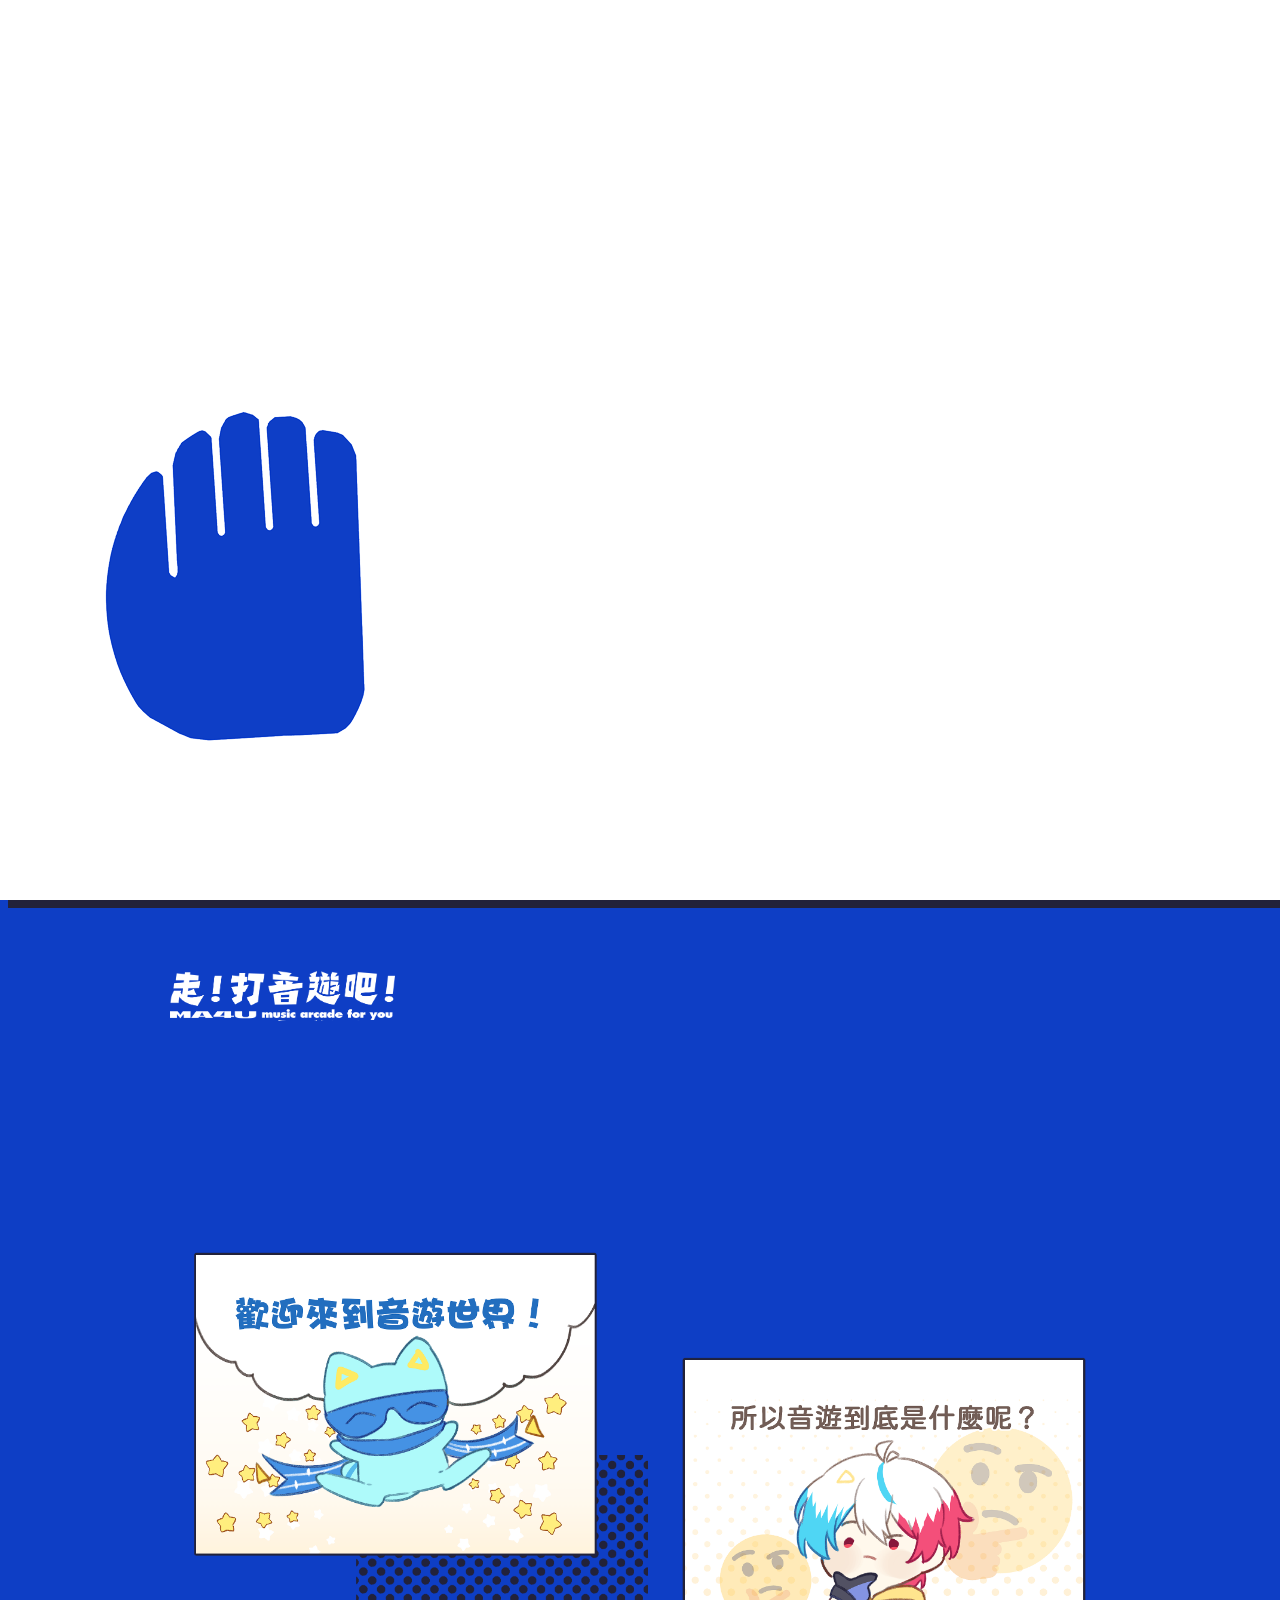
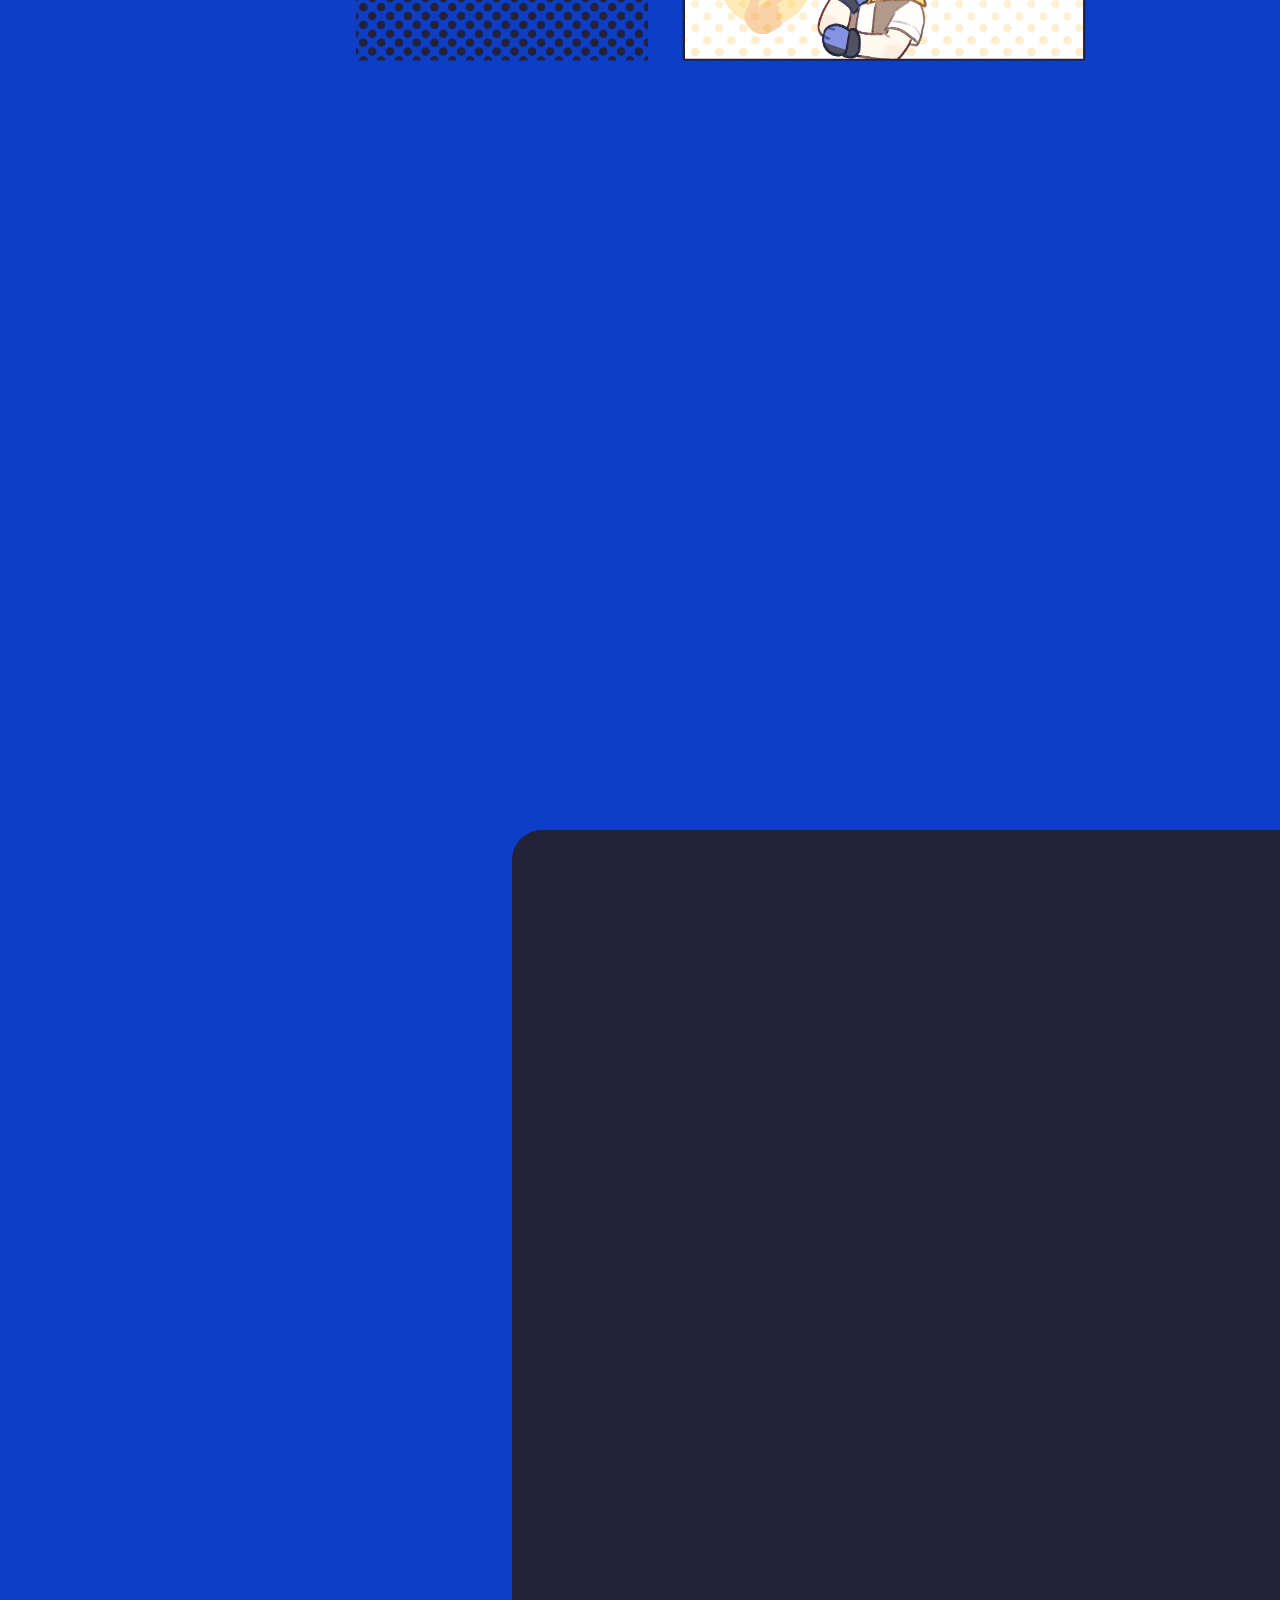
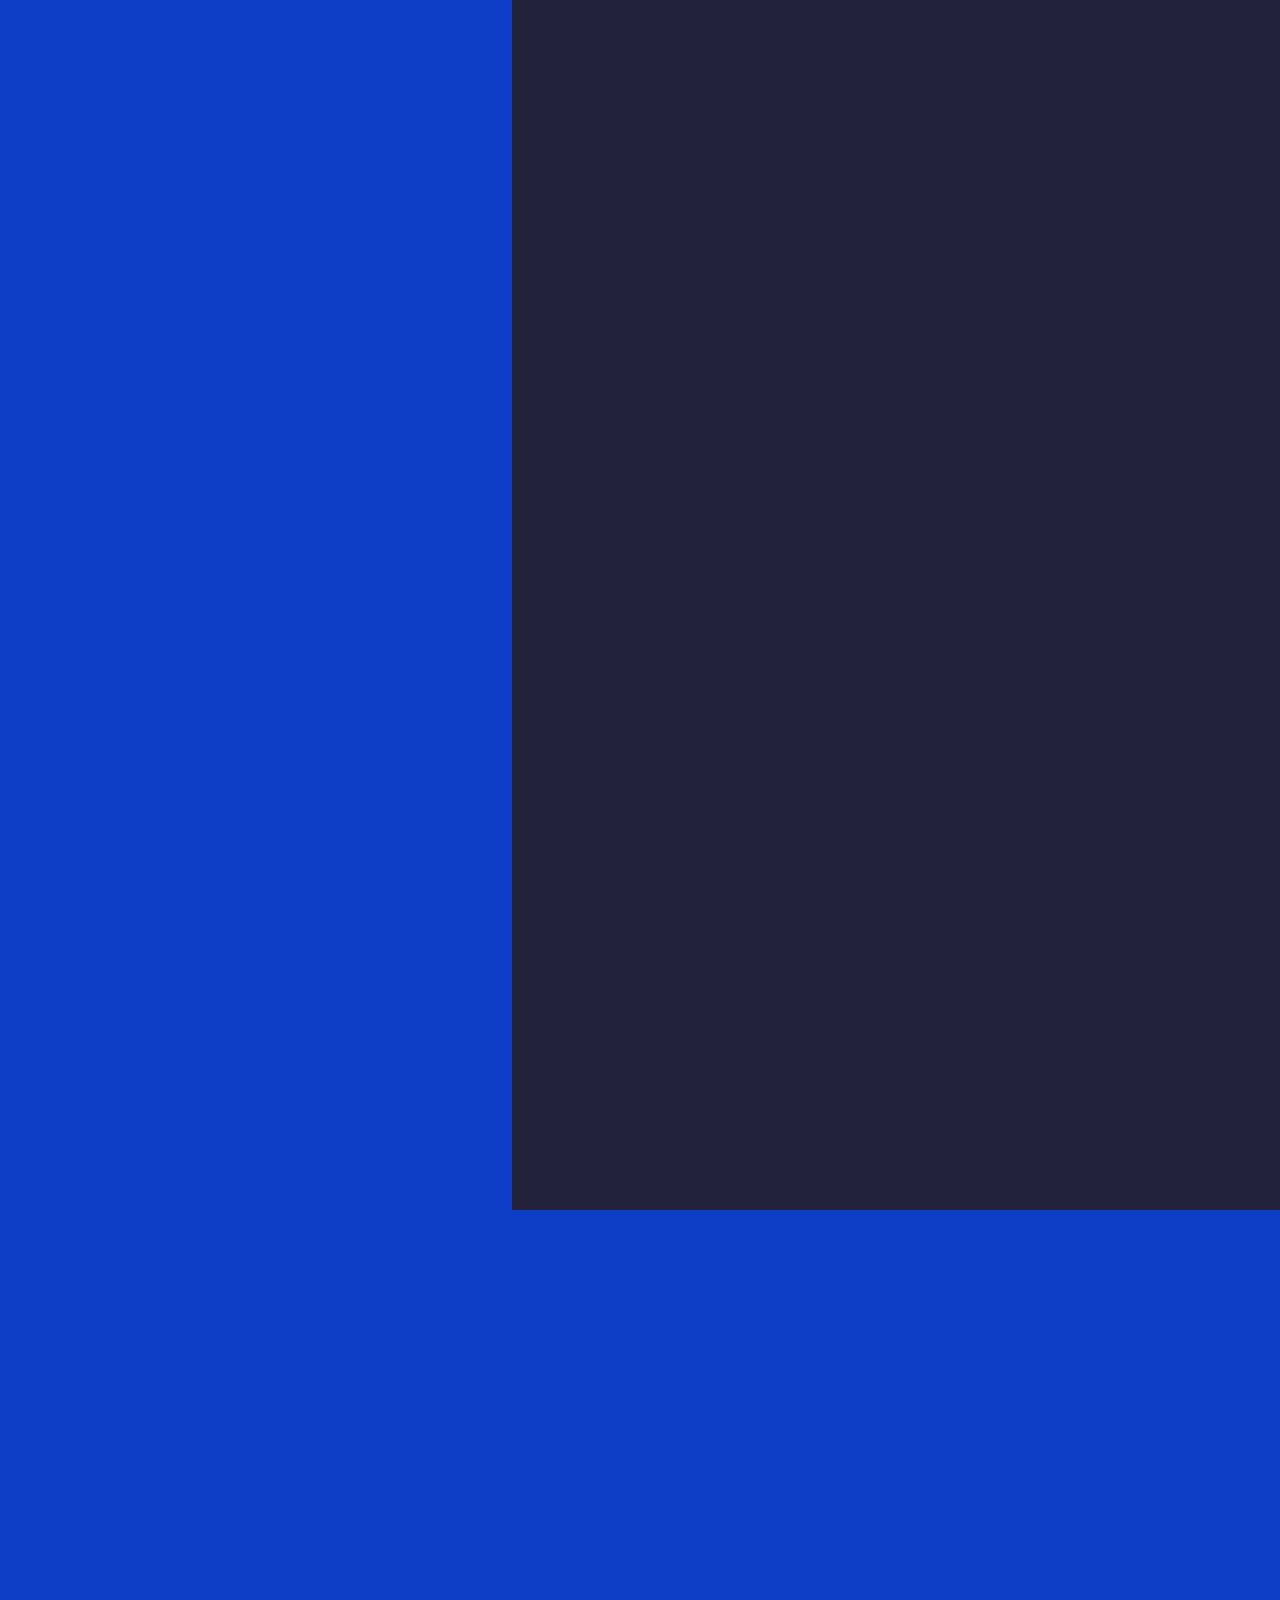
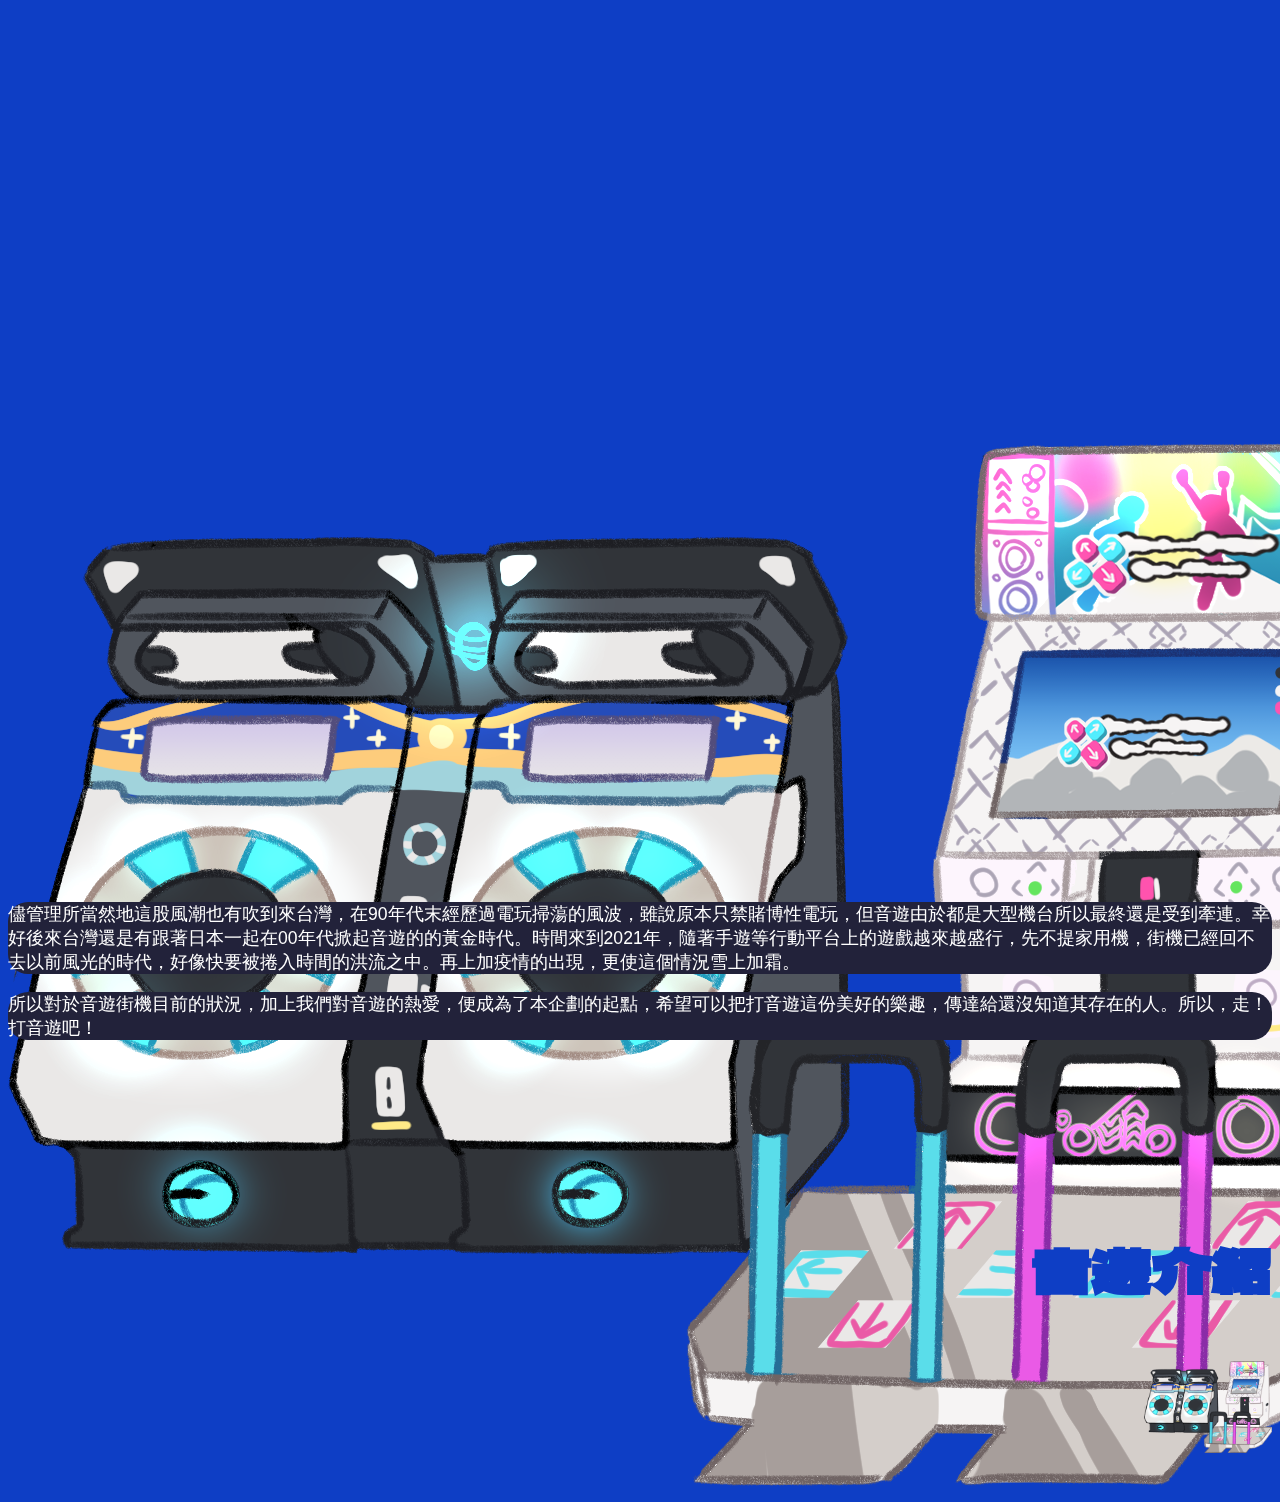
==== index.html @ f302eb7e "1409" ====
<!DOCTYPE html>
<html lang="zh-Hant">

<head>
    <meta name="viewport" content="width=device-width, initial-scale=1, shrink-to-fit=no">
    <meta charset="UTF-8">

    <title>MA4U</title>

    <link rel="stylesheet" href="indexstyle.css">
    <!--<link rel='stylesheet' href='https://cdn.jsdelivr.net/npm/locomotive-scroll@4.1.0/dist/locomotive-scroll.css'>-->
    <!--link if have fucking network :))))-->


    
    <link href="https://cdn.jsdelivr.net/npm/bootstrap@5.0.0-beta2/dist/css/bootstrap.min.css" rel="stylesheet" integrity="sha384-BmbxuPwQa2lc/FVzBcNJ7UAyJxM6wuqIj61tLrc4wSX0szH/Ev+nYRRuWlolflfl" crossorigin="anonymous">

    <link rel="preconnect" href="https://fonts.googleapis.com">
    <link rel="preconnect" href="https://fonts.gstatic.com" crossorigin>
    <link href="https://fonts.googleapis.com/css2?family=Dela+Gothic+One&family=Noto+Sans+TC&display=swap" rel="stylesheet">

    <link rel="stylesheet" href="https://cdnjs.cloudflare.com/ajax/libs/animate.css/4.1.1/animate.min.css" />

    <!--link when mid-term showcase doesn't have fucking network :))))-->

    <link rel="stylesheet" href="bootstrap-5.0.2-dist/css/bootstrap.min.css">

    <link rel="stylesheet" href="DelaGothicOne-Regular.ttf">
    <link rel="stylesheet" href="NotoSansTC-Regular.otf">

    <link rel="stylesheet" href="animate.css-main/animate.css">


</head>

<script src="https://cdnjs.cloudflare.com/ajax/libs/wow/1.1.2/wow.min.js"></script>

<script src="wow.min.js"></script>

<script src="parallax.js-1.5.0/parallax.min.js"></script>

<script>
    new WOW().init();

</script>

<!--BODY-->

<body class="bkground" id="ID1">

<!--loading-->

    
    <div class="container-fluid loading">
       <div class="row block"></div>
        <div class="row justify-content-center align-items-center">
            <div class="col-lg-2 col-md-3 col-4">
                <img src="pics/logo.gif" alt="" class="img-fluid">
            </div>
        </div>
    </div>


    <!--movepictest1-->

    <div class="movebkground1" data-parallax="scroll" data-image-src="pics/intro/IMG_5935.jpg" data-z-index="-100"></div>

    <!--movebkgroundloopssss-->

    <div class="movebkground2" data-parallax="scroll" data-image-src="pics/newbk3.png" data-z-index="-100"></div>

    <div class="movebkground3" data-parallax="scroll" data-image-src="pics/newbk3withbk.png" data-z-index="-100"></div>

    <div class="movebkground4" data-parallax="scroll" data-image-src="pics/newbk3withbk.png" data-z-index="-100"></div>

    <!--homepagestuck-->

    <div class="homepagestuck">
        <div class="logotype"><img src="pics/LOGO_2.png" alt="" style="display:block; margin: 0 auto; width: 50vw;"></div>
        <div class="floor"><img src="pics/floor.png" alt="" style="display:block; margin: 0 auto; width: 85vw;"></div>
        <div class="buttons">

            <a href="#ID2" class="door"><img src="pics/new/homepage_1_0ji.png" alt="" style="transform-origin: bottom; width: 13vw;"></a>

            <a href="arcade.html" class="arc"><img src="pics/new/homepage_2_0ji.png" alt="" style="transform-origin: bottom; width: 27vw;"></a>

            <a href="culture.html" class="coin"><img src="pics/new/homepage_3_0ji.png" alt="" style="transform-origin: bottom; width: 14vw;"></a>

            <a href="interview.html" class="interview">
                <img src="pics/new/homepage_4_1.png" alt="" style="transform-origin: bottom; width: 18vw;">
            </a>
        </div>
    </div>

    <!--header-->

    <div class="header">
        <div class="heroimg">
        </div>
    </div>

    <div class="menu-btn">
        <span></span>
        <span></span>
        <span></span>
    </div>
    <div class="menu-box">
        <br>
        <br>
        <a href="#ID1" class="mb1">首頁</a><br>
        <a href="#ID2" class="mb2">簡介</a><br>
        <a href="arcade.html" class="mb3">音遊</a><br>
        <a href="culture.html" class="mb4">文化</a><br>
        <a href="interview.html" class="mb5">訪問</a><br>
        <a href="interview.html#ID6" class="mb6">社群</a>
        <!--<br>
        <img src="pics/logo.gif" alt="" class="img-fluid" width="50vw;">-->
    </div>
    <div class="logo">
        <!--<img src="pics/logo_white.png" alt="" width="60vw;">-->
        <a href="#ID1"><img src="pics/logo_white.png" alt="" width="60vw;"></a>
    </div>
    <div class="TOPMA4U">
        <img src="pics/MA4U.png" alt="" width="60vw;">
    </div>

    <div class="backtotopyouchan">
        <a href="#ID1" class="backtotopyouchan"><img src="pics/backtotop.png" alt="" width="60vw;"></a>
    </div>

    <!--below-->

    <div class="blackbelt"></div>

    <div class="stickylogotype" id="ID2"></div>

    <!--intro-->

    <div class="container intro">
        <div class="comic1">
            <img src="pics/comic/comic1.png" style="max-width: 70vw;" alt="">
        </div>
        <div class="spacing0"></div>
        <div class="row align-items-flex-start intro_1">
            <div class="col-2 icon_door animate__animated  animate__fadeInLeft wow">
                <img src="pics/new/homepage_1_1.png" class="img-fluid" alt="">
            </div>

            <div class="col-4 text_1">
                <div class="row animate__animated  animate__fadeIn wow" data-scroll-speed="-2">
                    <h1>音遊街機</h1>
                </div>
                <div class="row animate__animated  animate__fadeIn animate__delay-0.5s wow introkuan">
                    <p>說到音遊街機，不知道大家會想到甚麼呢？是一堆人在像是洗衣機前的機台前戴著手套又打又轉；還是穿著潮流的人在跳舞機前熱舞？就讓我們跟著初嘗音遊的煥家，還有藍色的浣熊小遊走進機廳，一起感受音遊街機（下稱音遊）的魅力吧！</p>
                </div>
            </div>

            <div class="col-5 animate__animated  animate__fadeInUpBig animate__delay-1s  wow">
                <img src="pics/intro/pics_pre.png" class="img-fluid" alt="">
            </div>
        </div>

        <div class="row align-items-end intro_2">
            <div class="col-5 pics_2" data-parallax="scroll" data-image-src="pics/intro/IMG_5935_1.jpg" data-z-index="400" data-speed="0.1">
                <!-- <img src="pics/intro/IMG_5935_1.jpg" class="img-fluid" alt="">-->
            </div>
            <div class="col-4 animate__animated  animate__fadeIn animate__delay-0.5s  wow text_1">
                <p>先定義一下，這邊要介紹的音遊街機（也有稱為節奏遊戲），都是指玩家透過配合街機播放的音樂與節奏，還有屏幕上的指示來做出動作（例如按鍵等）來進行遊玩，在聽著樂曲的途中來操作並獲得分數的一類街機遊戲。</p>
                <br>
                <p>儘管90年代已經有如動感小子（1996）、Space Channel 5（1999）等優秀音遊，但一直都限於家用機的平台上。另一方面，90代中期亦正是街機產業蓬勃發展的時期。於是1997年日本遊戲公司KONAMI在業界中帶起了一個突破性發展。那就是推出專營音遊的品牌BEMANI，並發行了以DJ為遊戲主題推出的beatmania，成為音遊街機的開荒牛，帶起音遊界的發展，而同家公司在1998年推出的「跳舞機」『Dance Dance Revolution』更是把這股風潮吹向歐美。</p>
            </div>
            <div class="col-2 ma4u2" data-parallax="scroll" data-image-src="pics/MA4Ulong.png" data-z-index="500" data-speed="2"></div>
        </div>

        <div class="row align-items-end intro_3">
            <div class="col-10 pics_3 animate__animated  animate__fadeInLeft wow" style="padding-left: 0px;">
                <img src="pics/intro/IMG_5439.jpg" class="img-fluid" alt="">
            </div>
            <div class="col-2">
                <div class="row ma4u2" data-parallax="scroll" data-image-src="pics/MA4U.png" data-z-index="500" data-speed="1.5"></div>
                <div class="row"><img src="pics/new/homepage_2_0.png" class="img-fluid" alt=""></div>
            </div>
        </div>
        
        <div class="spacing"></div>
        <div class="spacing0"></div>

        <div class="row align-items-flex-start intro_4 justify-content-end">
            <div class="col-7">
                <p>儘管理所當然地這股風潮也有吹到來台灣，在90年代末經歷過電玩掃蕩的風波，雖說原本只禁賭博性電玩，但音遊由於都是大型機台所以最終還是受到牽連。幸好後來台灣還是有跟著日本一起在00年代掀起音遊的的黃金時代。時間來到2021年，隨著手遊等行動平台上的遊戲越來越盛行，先不提家用機，街機已經回不去以前風光的時代，好像快要被捲入時間的洪流之中。再上加疫情的出現，更使這個情況雪上加霜。</p>
                <br>
                <p>所以對於音遊街機目前的狀況，加上我們對音遊的熱愛，便成為了本企劃的起點，希望可以把打音遊這份美好的樂趣，傳達給還沒知道其存在的人。所以，走！打音遊吧！</p>
            </div>
        </div>



        </div>
    

    <!--<div class="col-12 test"  data-parallax="scroll" data-image-src="pics/logotype_c.png"></div>-->

    <!--next page-->

    
    <div class="container-fluid align-items-end nextpage">
            <div class="row justify-content-end">
                <div class="col-3 align-self-end nextpageji" style="z-index: 502!important;">
                   <a href="arcade.html"><h2>音遊介紹</h2></a>
                    
                </div>
                <div class="col-1"><a href="arcade.html" class="nextpageimg"><img src="pics/new/homepage_2_0.png" alt="" style="transform-origin: bottom; width: 10vw;"></a></div>
                <div class="col-1"></div>
            </div>
        </div>

    <!--ASABURU -->
    <!--JQuery -->

    <!-- <script src="https://ajax.googleapis.com/ajax/libs/jquery/3.6.0/jquery.min.js">
    </script> -->

    <script src="jquery-3.6.0.min.js"></script>

    <script src="parallax.js-1.5.0/parallax.min.js"></script>

    <!--Button -->

    <script>
        $(".menu-btn").click(function() {
            $(".menu-box").toggleClass("active");
            $(this).toggleClass("active");
        })

    </script>

    <script>
        $(".menu-box").click(function() {
            $(".menu-box").toggleClass("active");
            $(".menu-btn").toggleClass("active");
        })

    </script>

    <!--Button over -->

    <script>
        $(".door").mouseleave(function() {
            $(".door img").attr("src", "pics/new/homepage_1_0ji.png");
        });

    </script>

    <script>
        $(".door").mouseover(function() {
            $(".door img").attr("src", "pics/new/homepage_1_1ji.png");
        });

    </script>


    <script>
        $(".arc").mouseleave(function() {
            $(".arc img").attr("src", "pics/new/homepage_2_0ji.png");
        });

    </script>

    <script>
        $(".arc").mouseover(function() {
            $(".arc img").attr("src", "pics/new/homepage_2_1ji.png");
        });

    </script>

    <!--nextpage -->

    <script>
        $(".nextpageimg").mouseleave(function() {
            $(".nextpageimg img").attr("src", "pics/new/homepage_2_0.png");
        });

    </script>

    <script>
        $(".nextpageimg").mouseover(function() {
            $(".nextpageimg img").attr("src", "pics/new/homepage_2_1.png");
        });

    </script>

    <!--nextpage -->

    <script>
        $(".coin").mouseleave(function() {
            $(".coin img").attr("src", "pics/new/homepage_3_0ji.png");
        });

    </script>

    <script>
        $(".coin").mouseover(function() {
            $(".coin img").attr("src", "pics/new/homepage_3_1ji.png");
        });

    </script>


    <script>
        $(".interview").mouseleave(function() {
            $(".interview img").attr("src", "pics/new/homepage_4_1.png");
        });

    </script>

    <script>
        $(".interview").mouseover(function() {
            $(".interview img").attr("src", "pics/new/homepage_4_1ji.png");
        });

    </script>
    
    <!--nextpage -->

    <script>
        $(".nextpageimg").mouseleave(function() {
            $(".nextpageimg img").attr("src", "pics/new/homepage_2_0.png");
            $(".nextpageji h2").css({
                color: "#0E3EC5",
            });
        });

    </script>

    <script>
        $(".nextpageimg").mouseover(function() {
            $(".nextpageimg img").attr("src", "pics/new/homepage_2_1.png");
            $(".nextpageji h2").css({
                color: "white",
            });
        });

    </script>
    
    <script>
        $(".nextpageji h2").mouseleave(function() {
            $(".nextpageimg img").attr("src", "pics/new/homepage_2_0.png");
            $(".nextpageji h2").css({
                color: "#0E3EC5",
            });
        });

    </script>

    <script>
        $(".nextpageji h2").mouseover(function() {
            $(".nextpageimg img").attr("src", "pics/new/homepage_2_1.png");
            $(".nextpageji h2").css({
                color: "white",
            });
        });

    </script>

    <!--back to top-->

    <script>
        $(".backtotopyouchan").mouseleave(function() {
            $(".backtotopyouchan img").attr("src", "pics/backtotop.png");
        });

    </script>

    <script>
        $(".backtotopyouchan").mouseover(function() {
            $(".backtotopyouchan img").attr("src", "pics/backtotop_1.png");
        });

    </script>
    
    <!--loading-->

    <script>
        $(window).on('load', function() {
            $(".loading").delay(2200).fadeOut(300);
        });

    </script>

    <!--Bootstrap -->

     <script src="https://cdn.jsdelivr.net/npm/bootstrap@5.0.0-beta2/dist/js/bootstrap.bundle.min.js" integrity="sha384-b5kHyXgcpbZJO/tY9Ul7kGkf1S0CWuKcCD38l8YkeH8z8QjE0GmW1gYU5S9FOnJ0" crossorigin="anonymous"></script> 

    <script src="bootstrap-5.0.2-dist/js/bootstrap.bundle.min.js"></script>

     <script src="https://ajax.googleapis.com/ajax/libs/jquery/3.6.0/jquery.min.js">
    </script> 

    <script src="jquery-3.6.0.min.js"></script>

    <script type="text/javascript">
        /* init Jarallax */
        jarallax(document.querySelectorAll('.jarallax'));

        jarallax(document.querySelectorAll('.jarallax-keep-img'), {
            keepImg: true,
        });

    </script>

    <!-- <script src='https://cdn.jsdelivr.net/npm/locomotive-scroll@4.1.0/dist/locomotive-scroll.min.js'></script><script  src="./script.js"></script>-->

</body>

</html>
---- indexstyle.css ----
@font-face{
    font-family: 'Dela Gothic One';
    src: local("Dela Gothic One"),
    url(DelaGothicOne-Regular.ttf);
    font-family: 'Noto Sans TC';
    src: local("Noto Sans TC"),
    url(NotoSansTC-Regular.otf);
}

html {
    -webkit-user-select: none;
    -moz-user-select: none;
    -o-user-select: none;
    user-select: none;
}




.bkground {
    background: #0E3EC5;
   /*-- background-image: url(pics/smallsinbg.jpg);----*/
    /*--background-image: url(pics/newbk2.png);--*/
    background-size: contain;
    overflow-x: hidden;
    height: 500vh;
}

.header {
    margin: 0;
    width: 100vw;
    height: 100vh;
    background: #22223A;
    position: relative;
    z-index: 0;
    box-sizing: border-box;
}

h1 {
    font-family: 'Dela Gothic One', cursive;
    font-size: 60px;
    color: #F60067;
    animation-name: jilighth1;
    animation-duration: 1.5s;
    animation-direction: alternate;
    animation-iteration-count: infinite;
}

h2 {
    font-family: 'Dela Gothic One', cursive;
    font-size: 60px!important;
    color: #0E3EC5;
    position: relative;
    z-index: 600 !important;
    animation-name: jilighth2;
    animation-duration: 1.5s;
    animation-direction: alternate;
    animation-iteration-count: infinite;
    
}

p {
    font-family: 'Noto Sans TC', sans-serif;
    background: #22223A;
    color: white;
    border-radius: 20px !important;
    margin: 0!important;
    font-size: 1.1rem;
}

.introkuan p {
    padding: 20px !important;
}

/*--------------loading----------------------------*/

.loading{
    position: fixed;
    z-index: 999;
    background: white;
    margin: 0 auto;
    top: 0;
    left: 0;
    width: 100vw;
    height: 100vh;
}

/*--@media screen and (min-width: 400px) and (max-width: 700px) {
  .header {
  }
}---*/


.block{
    display: block;
    height: 35vh;
}


/*--------------pallaxbkgorund----------------------------*/

.movebkground1{
    top: 0;
    width: 100%;
    height: 220%;
    position: fixed;
}

.spacing0{
    width: 100vw;
    height: 10vh;
}

.movebkground2{
    top: 210%;
    width: 100%;
    height: 200%;
    position: fixed;
}

.movebkground3{
    top: 410%;
    width: 100%;
    height: 200%;
    position: fixed;
}

.movebkground4{
    top: 610%;
    width: 100%;
    height: 150%;
    position: fixed;
}


/*--------------btn----------------------------*/

.menu-btn {
    width: 64px;
    height: 64px;
    position: fixed;
    top: 3vh;
    left: 27px;
    z-index: 999 !important;
    padding-top: 7px;
    box-sizing: border-box;
    display: block;
    cursor: pointer;
}

.menu-btn span {

    z-index: 999 !important;
    width: 60%;
    height: 3px;
    background: #fff;
    display: block;
    margin: 9px auto;
    transition: all 0.3s;
}

.menu-box {
    z-index: 998 !important;
    width: 160px;
    height: 100vh;
    background: white;
    position: fixed;
    left: 0;
    top: -120%;
    padding-left: 40px;
    padding-top: 50px;
    box-sizing: border-box;
    transition: all 0.3s;
}

.menu-box a {
    font-family: 'Noto Sans TC', sans-serif !important;
    z-index: 998 !important;
    color: #0E3EC5;
    font-size: 30px;
    font-family: sans-serif;
    font-weight: 800;
    margin-bottom: 20px;
    line-height: 2;
    text-decoration: none;

}

.menu-box.active {
    top: 0 !important;
}

.menu-btn.active span:first-child {
    transform: rotate(45deg) translate(8px, 15px);
    background: #0E3EC5;
}

.menu-btn.active span:nth-child(2) {
    opacity: 0;
}

.menu-btn.active span:last-child {
    transform: rotate(-45deg) translate(2px, -8px);
    background: #0E3EC5;
}

.mb1:hover {
    color: #648dff;
}

.mb2:hover {
    color: #648dff;
}

.mb3:hover {
    color: #648dff;
}

.mb4:hover {
    color: #648dff;
}

.mb5:hover {
    color: #648dff;
}

.mb6:hover {
    color: #648dff;
}

/*--------------logo----------------------------*/

.logo {
    z-index: 999;
    position: fixed;
    top: 3vh;
    left: 100px;
    display: block;
}

.TOPMA4U {
    z-index: 999;
    position: fixed;
    top: 3vh;
    right: 33px;
    display: block;
}

.backtotopyouchan {
    z-index: 998;
    position: fixed;
    top: 15vh;
    right: 33px;
    display: block;
}
/*--------------firstpage----------------------------*/

.heroimg {
    z-index: 500;
    margin: auto;
    position: relative;
    top: 22vh;
    width: 70vw;
    height: 50vh;
    background-image: url(pics/homepagebg_big_2.jpg);
    background-size: contain;
    box-sizing: border-box;
 /*-animation-name: herolight;
    animation-duration: 2.5s;
    animation-direction: alternate;
    animation-iteration-count: infinite;--*/
}

/*----@keyframes herolight {

    0% {
       box-shadow:  0px 0px 3vw #FFF;
    }

    100% {
       box-shadow:  0px 0px 5vw #FFF;
    }
}--*/

.logotype {
    display: block;
    margin: 0 auto;
    z-index: 501;
    position: absolute;
    top: 10vh;
    left: 25%;
    animation-name: jimove;
    animation-duration: 2.5s;
    animation-direction: alternate;
    animation-iteration-count: infinite;
}

.floor {
    display: block;
    margin: 0 auto;
    z-index: 501;
    position: absolute;
    top: 70vh;
    left: 5%;
}

/*--------------logotypeanimation------------------------*/

@keyframes jimove {

    0% {
        filter: brightness(1);
        filter: contrast(2);
        -webkit-filter: brightness(1);
        -webkit-filter: contrast(2);

        transform: translate(0, 0);
    }

    100% {
        filter: brightness(1);
        filter: contrast(1);
        -webkit-filter: brightness(1);
        -webkit-filter: contrast(1);
        transform: translate(0, 2vh);
    }
}

/*--------------pplbutton------------------------*/

.door {
    transform-origin: bottom;
    display: block;
    z-index: 502;
    position: absolute;
    bottom: 15vh;
    left: 10%;
}

.arc {
    transform-origin: bottom;
    display: block;
    z-index: 502;
    position: absolute;
    bottom: 15vh;
    left: 24%;
}

.coin {
    transform-origin: bottom;
    display: block;
    z-index: 502;
    position: absolute;
    bottom: 15vh;
    left: 52%;
}


.interview {
    transform-origin: bottom;

    z-index: 502;
    position: absolute;
    bottom: 15vh;
    left: 67%;
    opacity: 100;
}

/*--------------pplbuttonanimation------------------------*/
/*--------------???iruCheck------------------------*/

.interview:hover img {
    transform: scale((1.2, 1.2));
}

/*--------------blackbelt------------------------*/
    .blackbelt {
    top: 270vh;
    position: absolute;
    z-index: 0;
    width: 60vw;
    height: 200vh;
    right: 0;
    padding-bottom: 20vh;
    background: #22223A;
    border-top-left-radius: 30px;
}

/*--------------stickylogotype------------------------*/
.stickylogotype {
    z-index: 999;
    position: sticky;
    margin-top: 7vh;
    left: 170px;
    background-image: url(pics/logotype_c.png);
    background-size: contain;
    width: 225px;
    height: 50px;
    top: 3.5vh;
}

/*--------------intro------------------------*/
/*--------------intro1--*/
.comic1 {
    position: relative;
    z-index: 400;
    max-width: 70vw;
    padding-top: 15vh;
    padding-bottom: 10vh;
    margin: 0 auto;
}

.intro {
    position: relative;
    z-index: 400;
    margin-top: 10vh;
    margin-bottom: 10vh;
}

.intro_1 {
    z-index: 400;
    padding-top: 10vh;
    padding-bottom: 10vh;
    position: relative;
}

.text_1 {
    margin-left: 2vw;
    margin-right: 2vw;
}



/*--------------intro2---*/

.intro_2 {
    z-index: 400;
    top: -40vh;
    height: 60vh;
    position: relative;
}

.pics_2 {
    position: relative;    
    height: 80vh;
}

.ma4u{
    bottom: 0;
    position: relative; 
    max-height: 120vh;
    height: 40vh;
}

/*--------------intro3---*/

.intro_3 {
    height: 63vh;
    top: -10vh;
    z-index: 400;
    position: relative;
    max-width: 100%;
    max-height: 100%;
}

.pics_3 {
    position: relative;    
}


.ma4u2{
    bottom: 0;
    position: relative; 
    max-height: 200vh;
    height: 60vh;
}

/*--------------intro4---*/ 

.intro_4 {
    border-top: 10vh;
    z-index: 400;
    position: relative;
}

.spacing{
    width: 100vw;
    height: 30vh;
}

/*-----
test parallax

.test {
    height: 20vh;

}-----*/

.spacing0{
    width: 100vw;
    height: 10vh;
}

/*--------------nextpage---*/

.nextpage{
    z-index: 502;
    text-align:right;　
    position:relative;
    padding-top: 5vh!important;
    padding-bottom: 5vh!important;
    /*--background: #22223A;--*/
}

.nextpageimg{
    transform-origin: bottom;
    display: block;
    z-index: 502;
    position: relative;
}

.nextpageji a{
    text-decoration: none;
}

/*-------------jilightanimation---*/

@keyframes jilighth1 {

    0% {
       text-shadow:  0px 0px 20px rgb(255,255,255, 0.5);
    }

    100% {
       text-shadow:  0px 0px 15px rgb(255,255,255, 0.5);
    }
}

@keyframes jilighth2 {

    0% {
       text-shadow:  0px 0px 20px rgb(160, 255, 255);
    }

    100% {
       text-shadow:  0px 0px 15px rgb(160, 255, 255);
    }
}

.fluidminus{
    padding-left: 5vw!important;
    padding-right: 5vw!important;
}


/*-------------arcade-----------------------------*/

@media screen and (max-width: 700px) {
  .header {
  }

/*-------------maimai----------*/
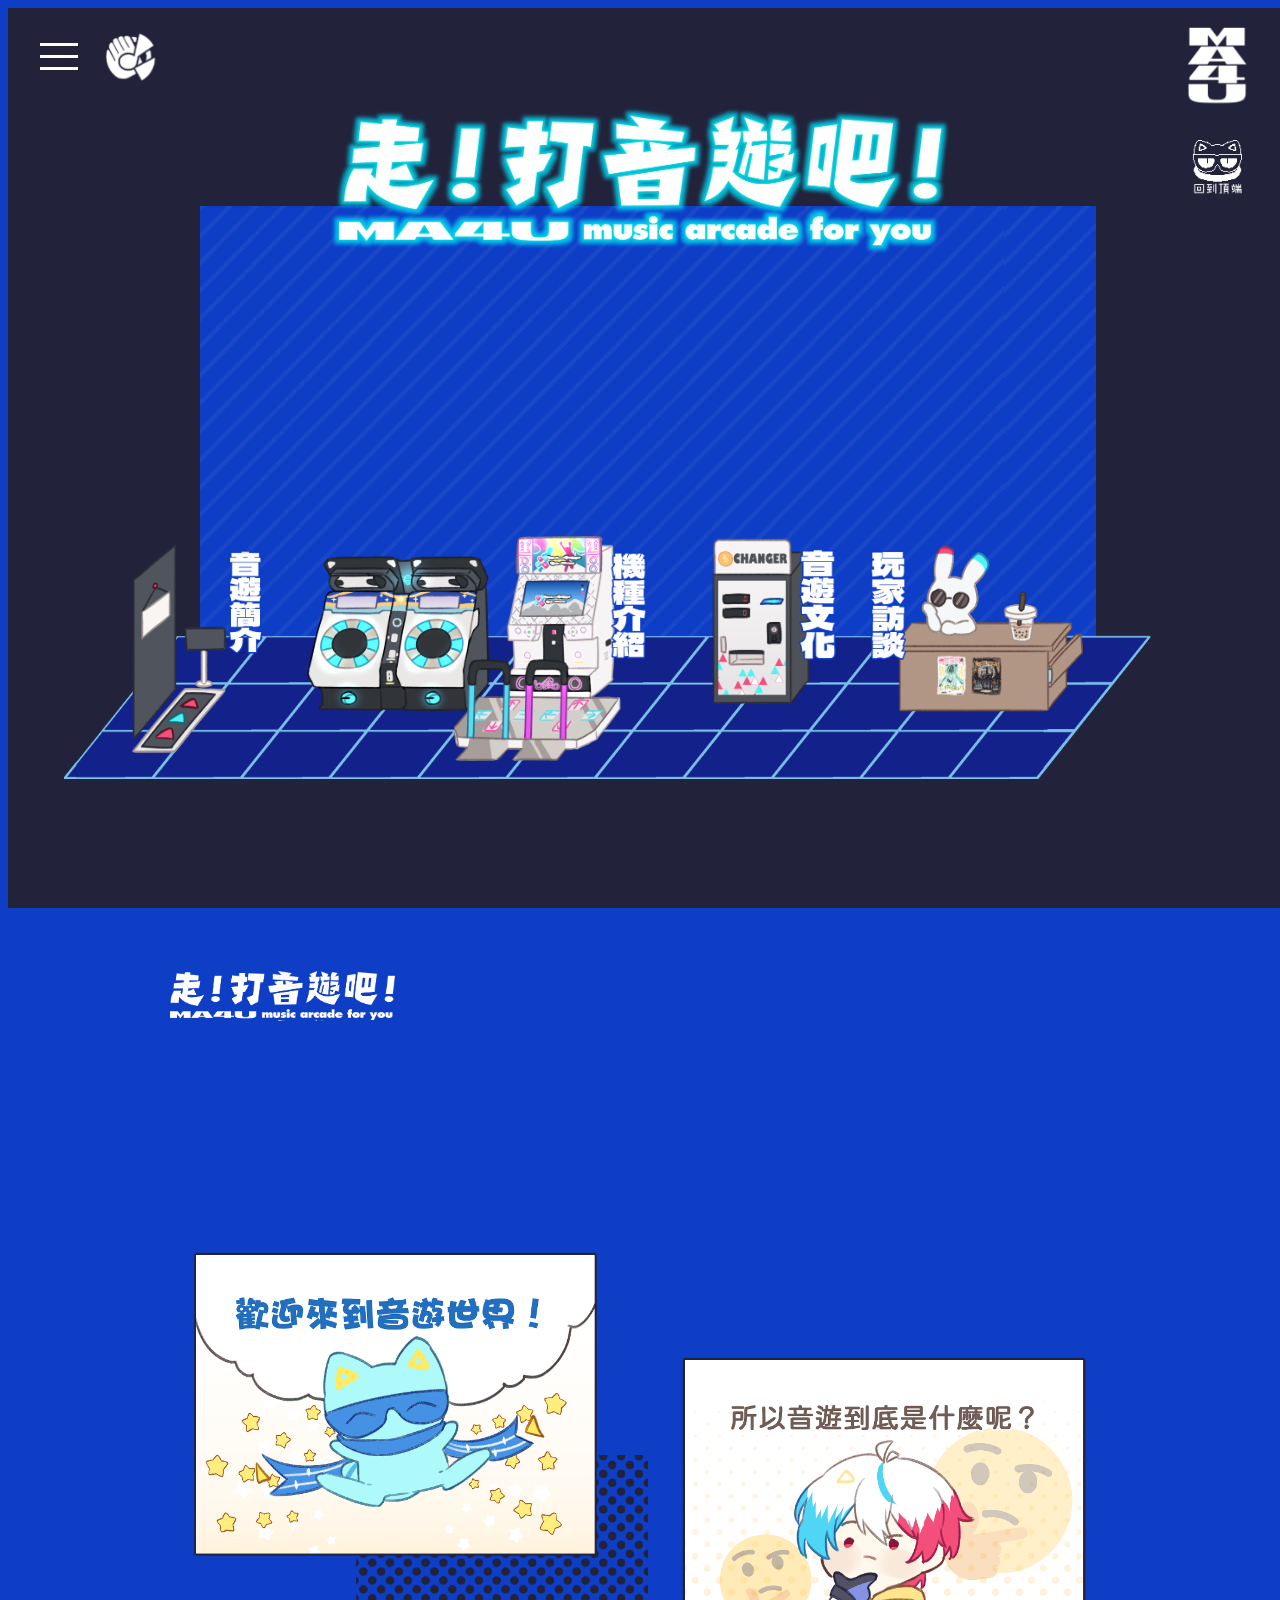
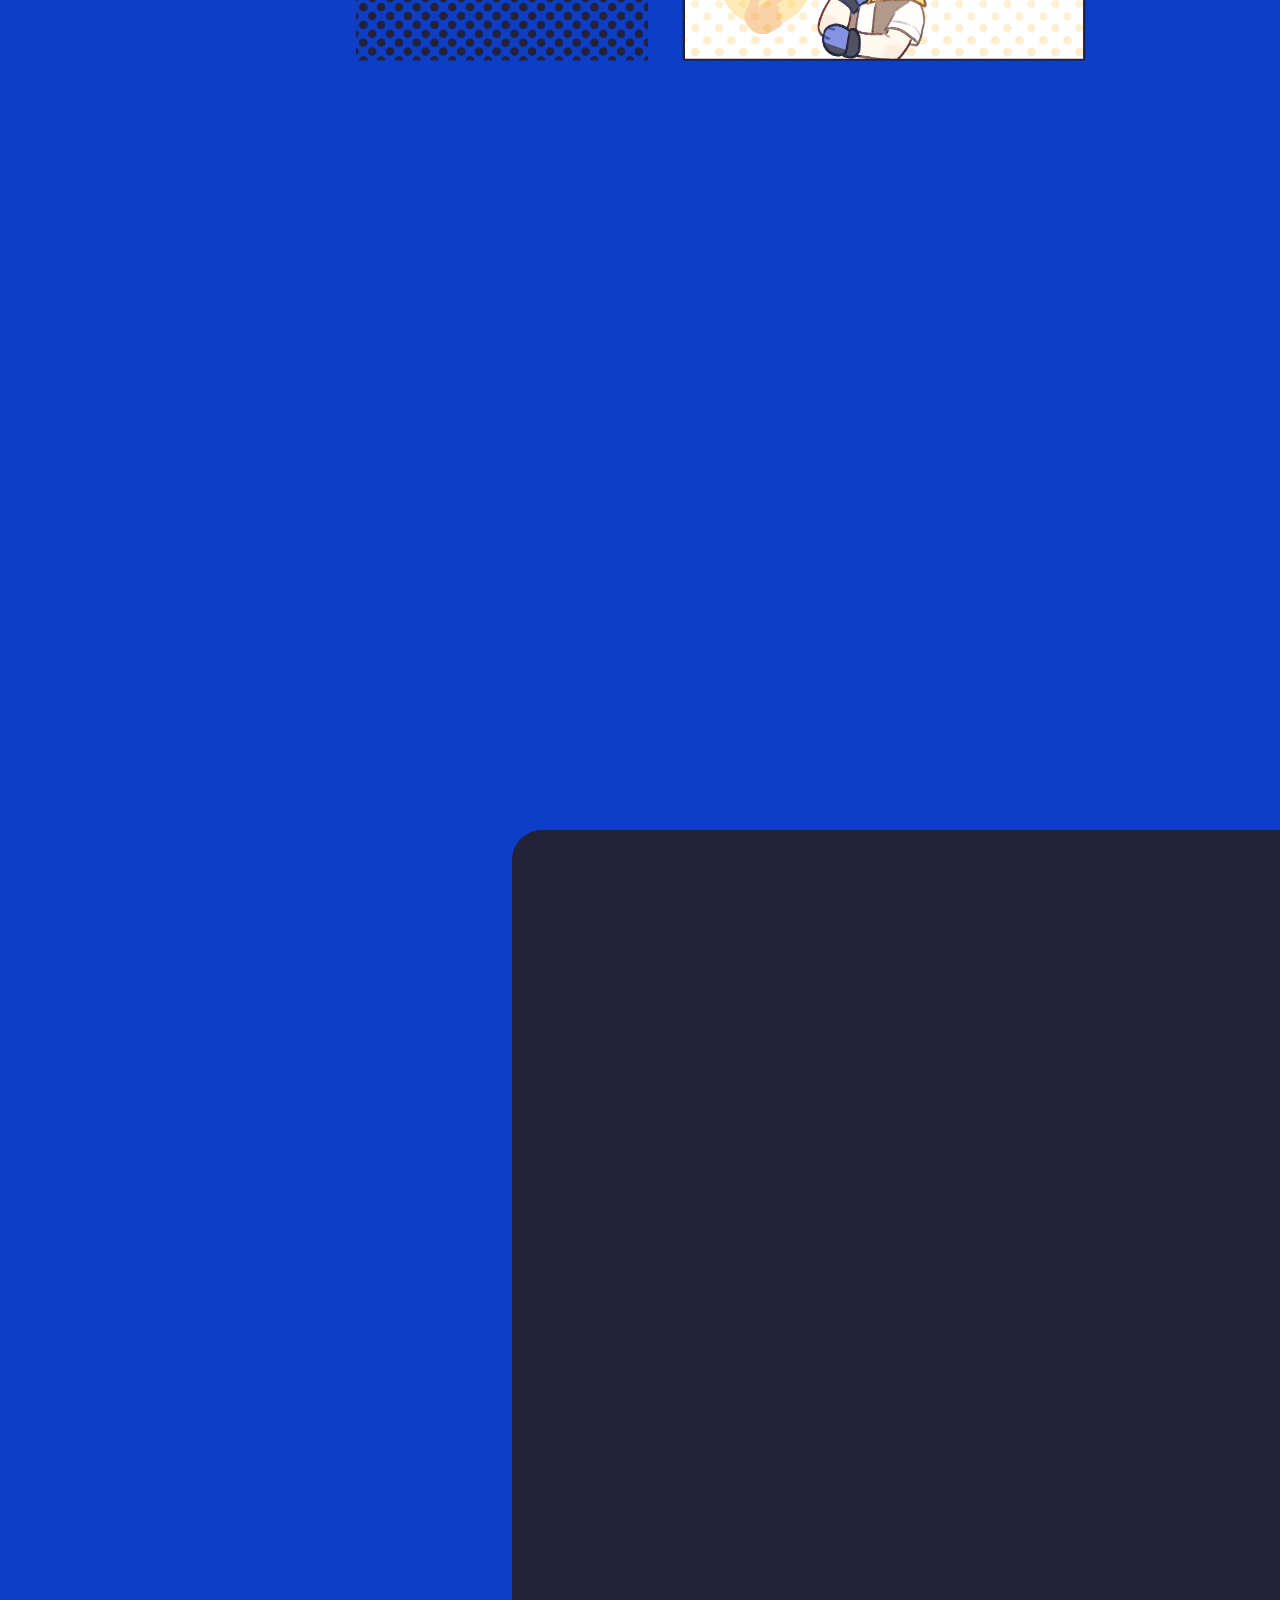
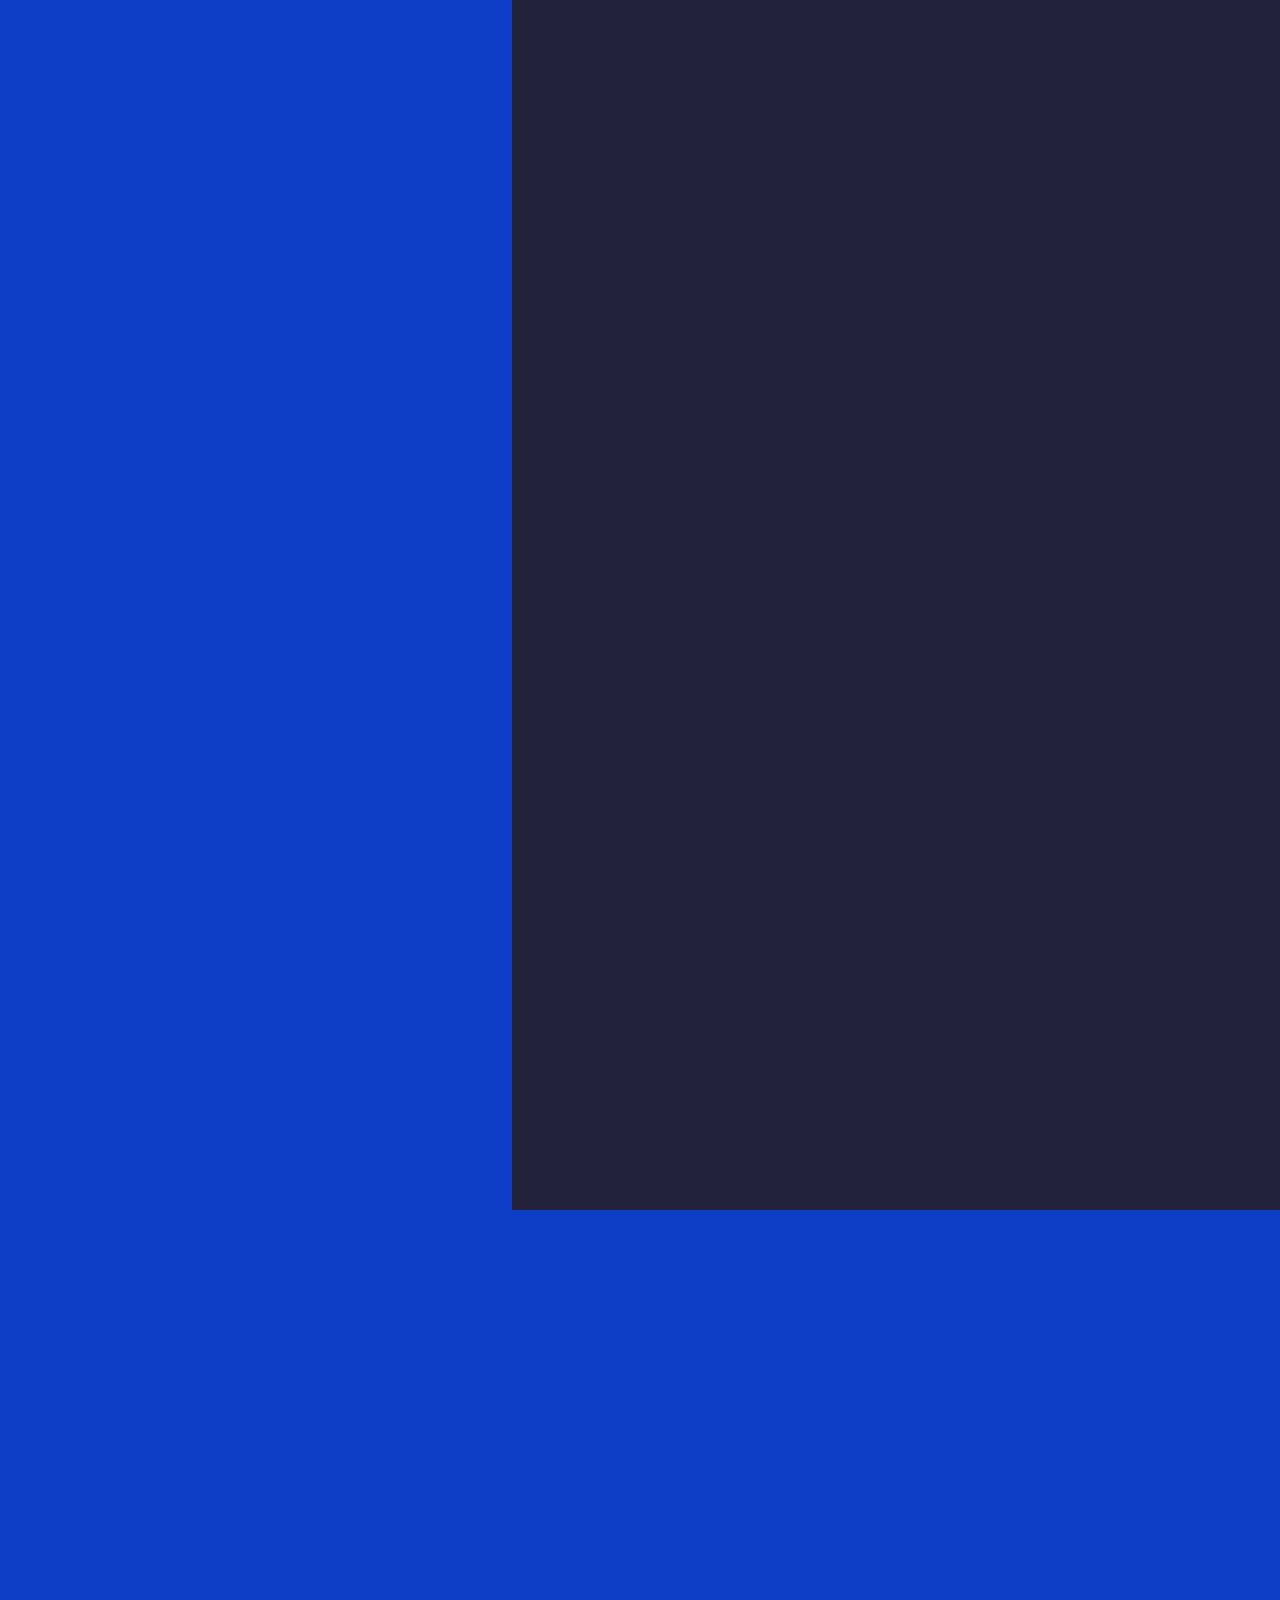
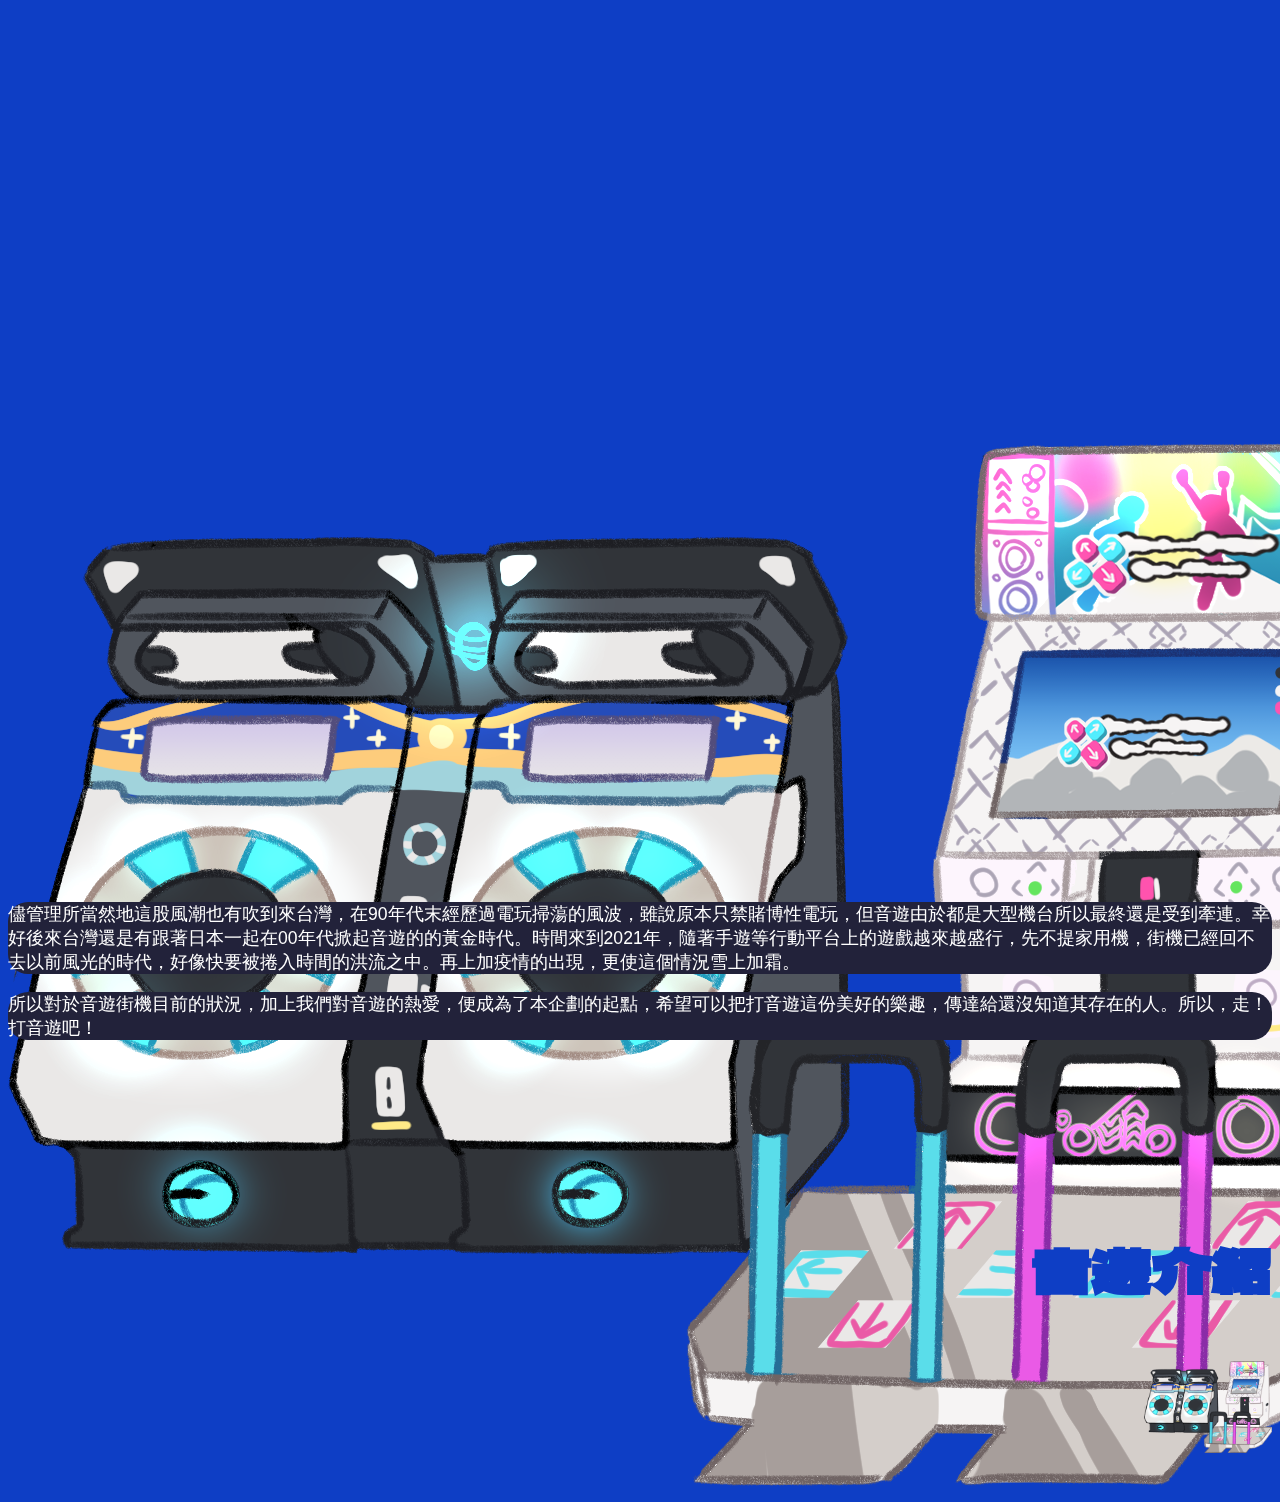
==== commit e7a36579: "1715" ====
--- a/index.html
+++ b/index.html
@@ -51,14 +51,14 @@
 <!--loading-->
 
     
-    <div class="container-fluid loading">
+    <!--<div class="container-fluid loading">
        <div class="row block"></div>
         <div class="row justify-content-center align-items-center">
             <div class="col-lg-2 col-md-3 col-4">
                 <img src="pics/logo.gif" alt="" class="img-fluid">
             </div>
         </div>
-    </div>
+    </div>-->
 
 
     <!--movepictest1-->
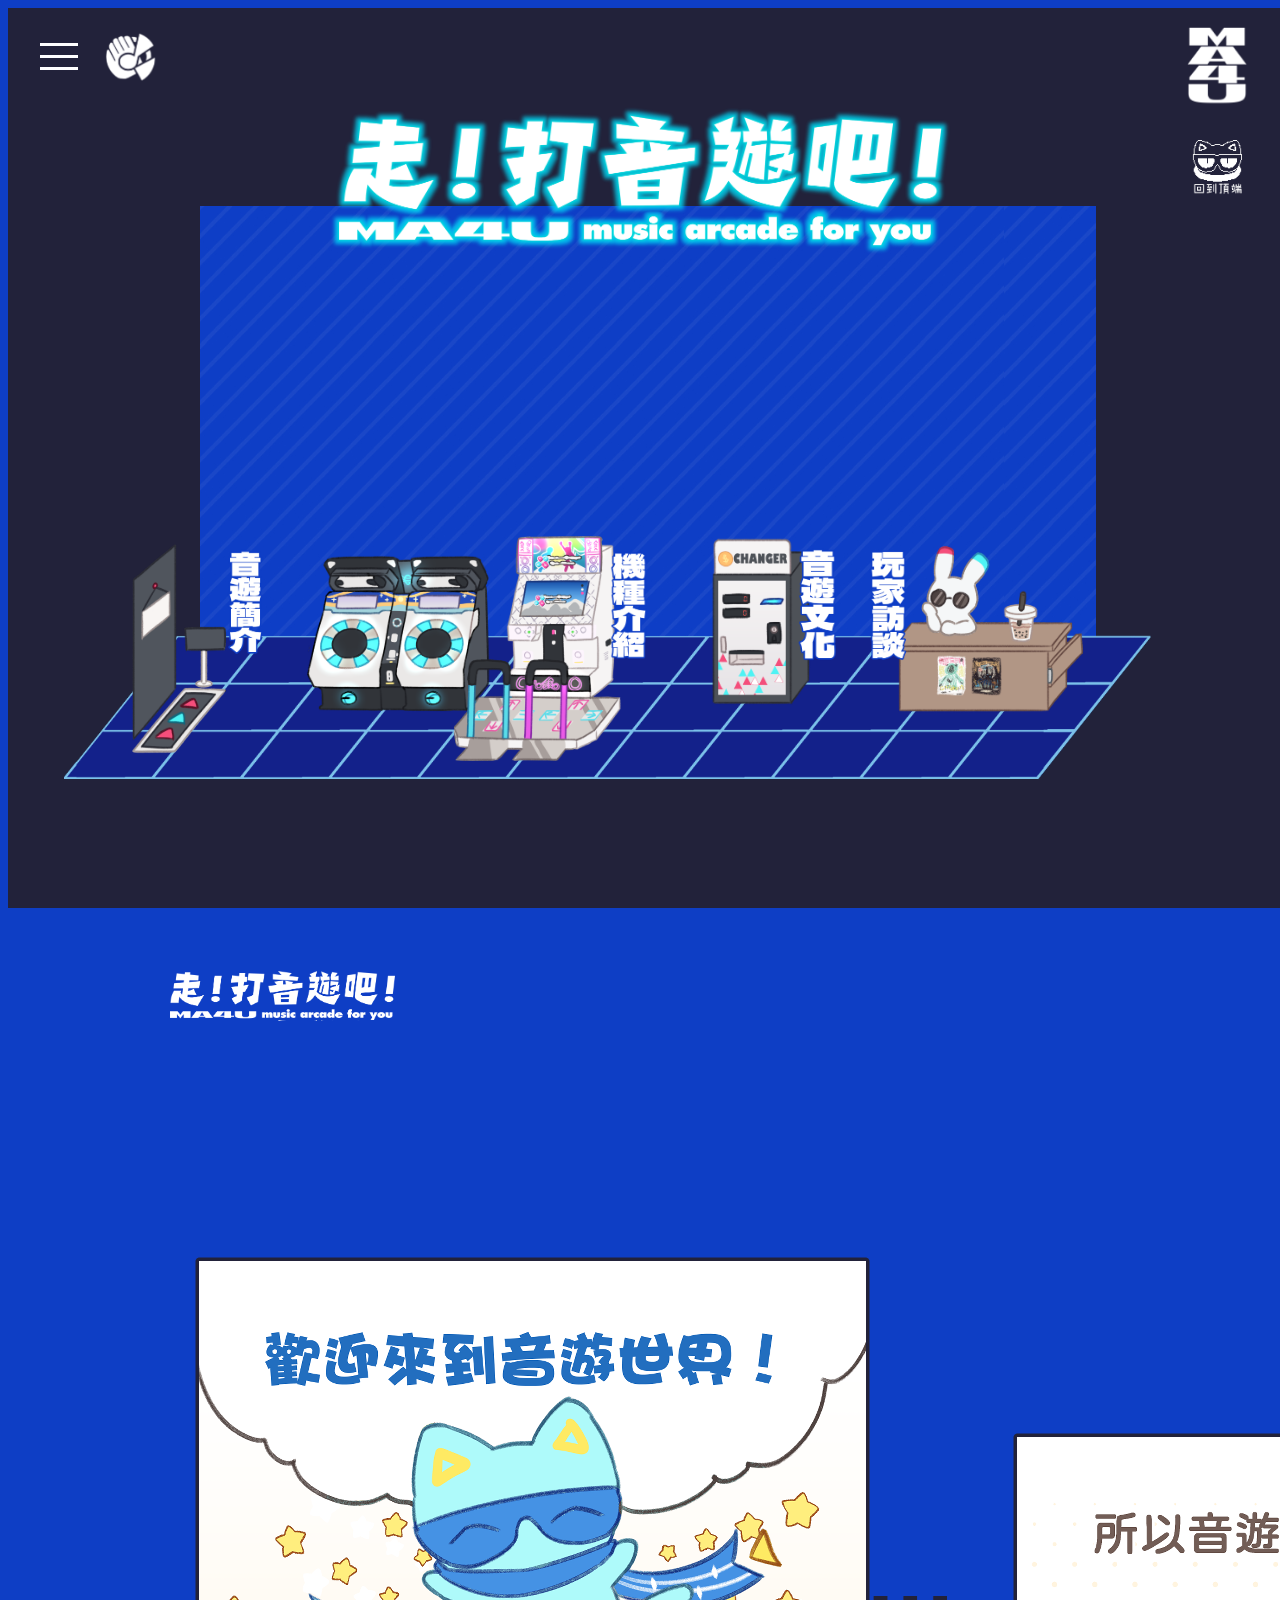
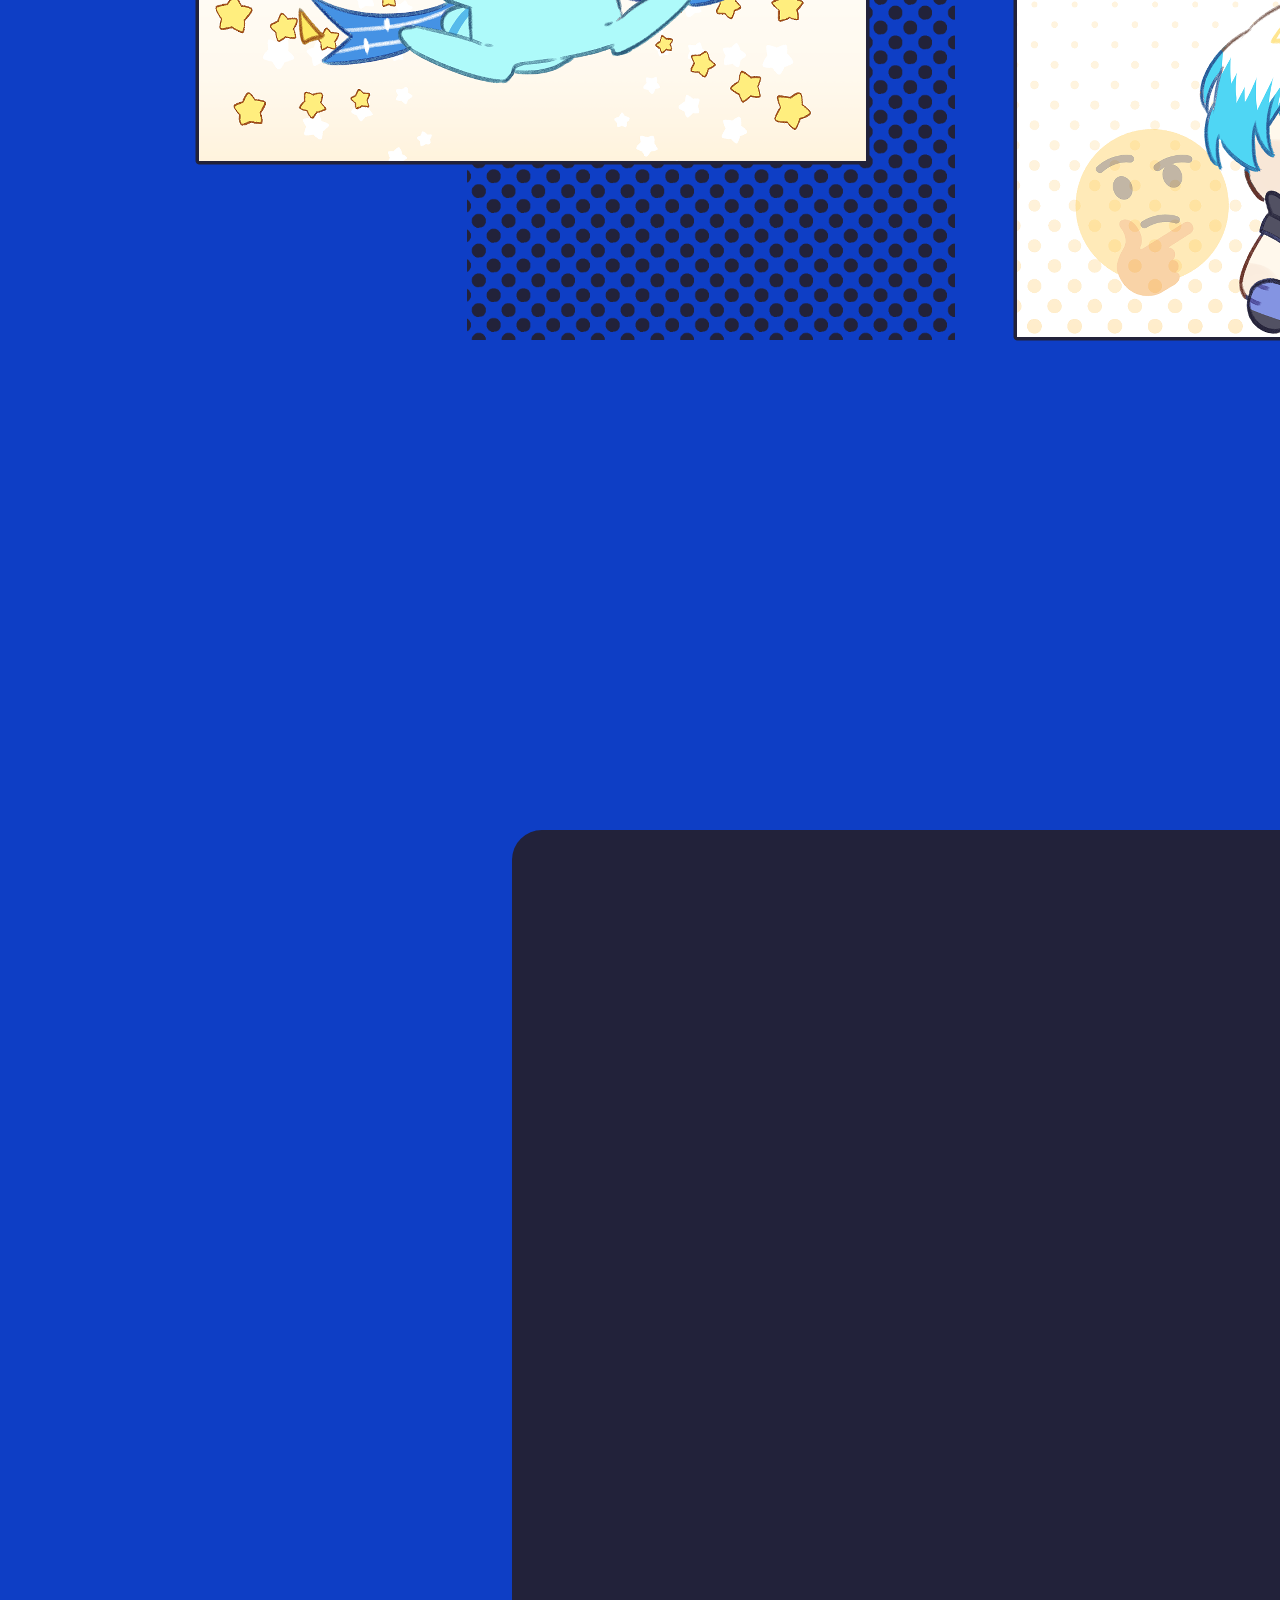
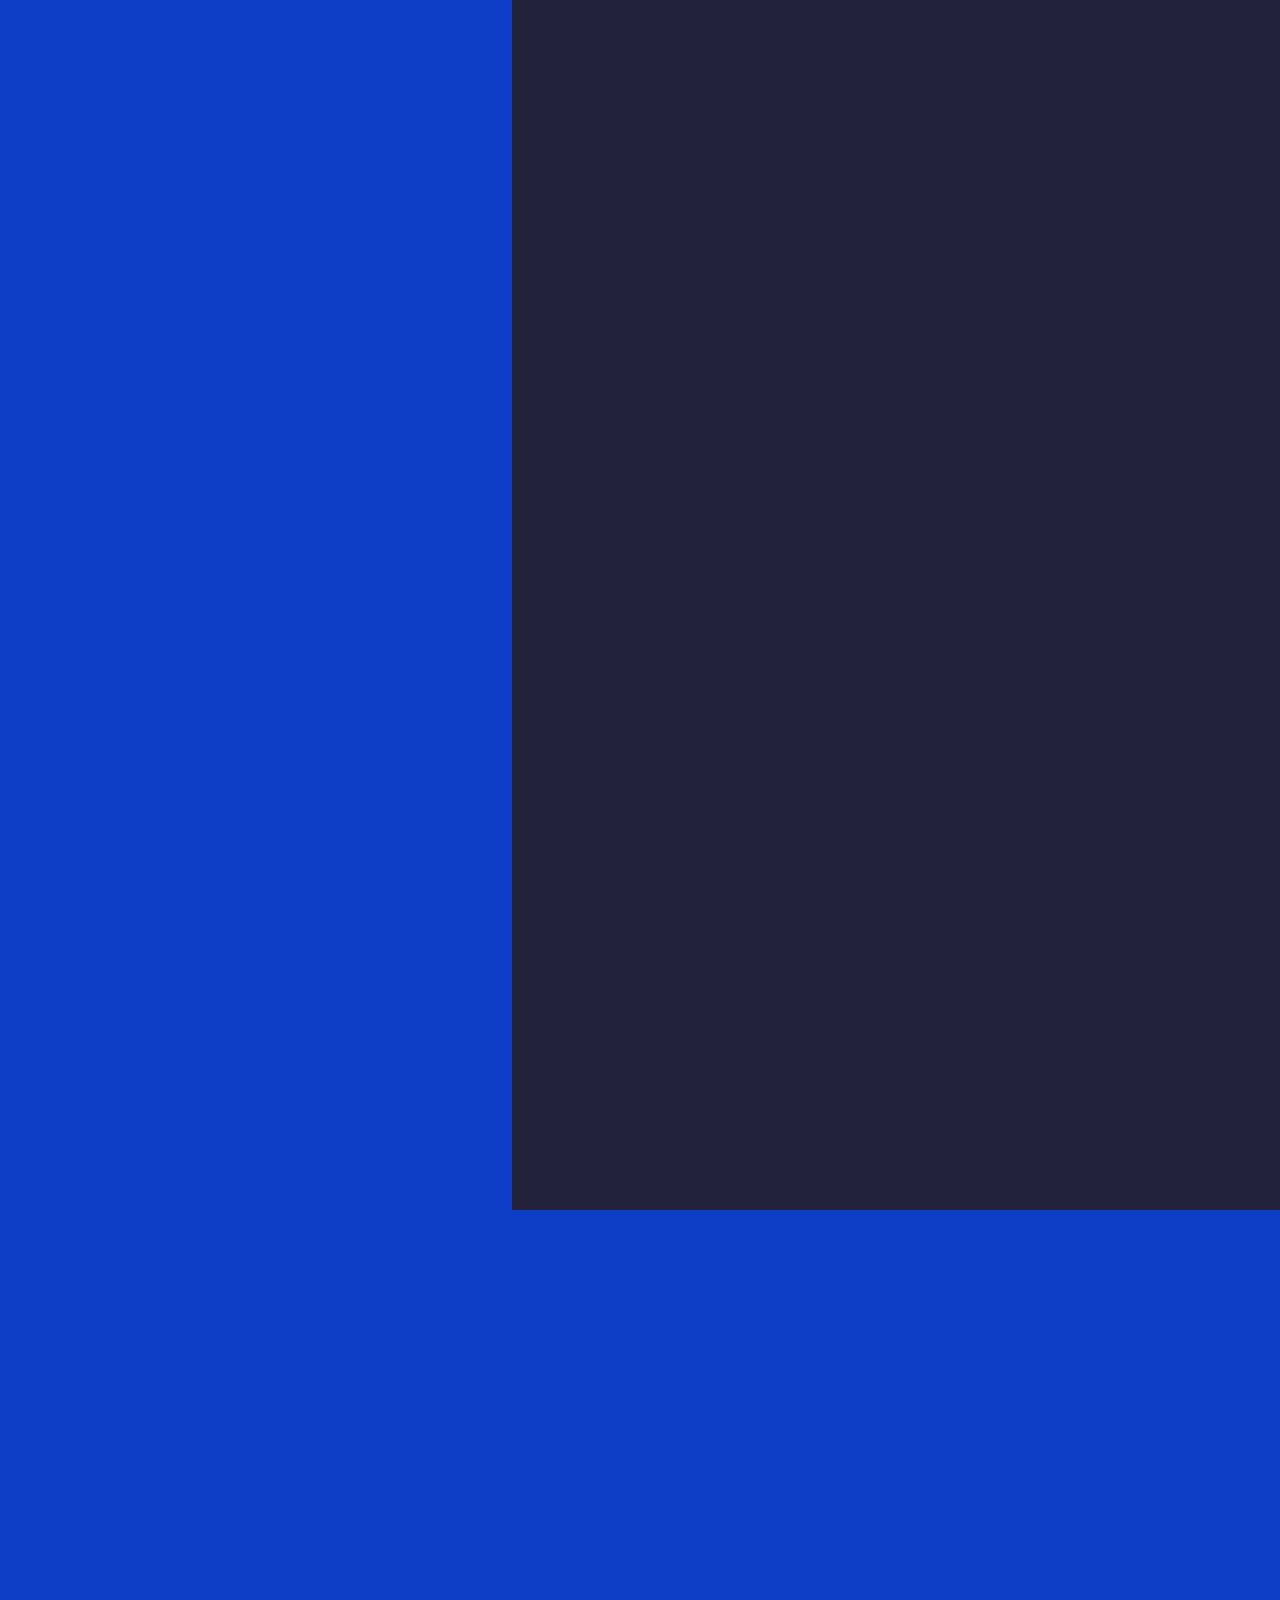
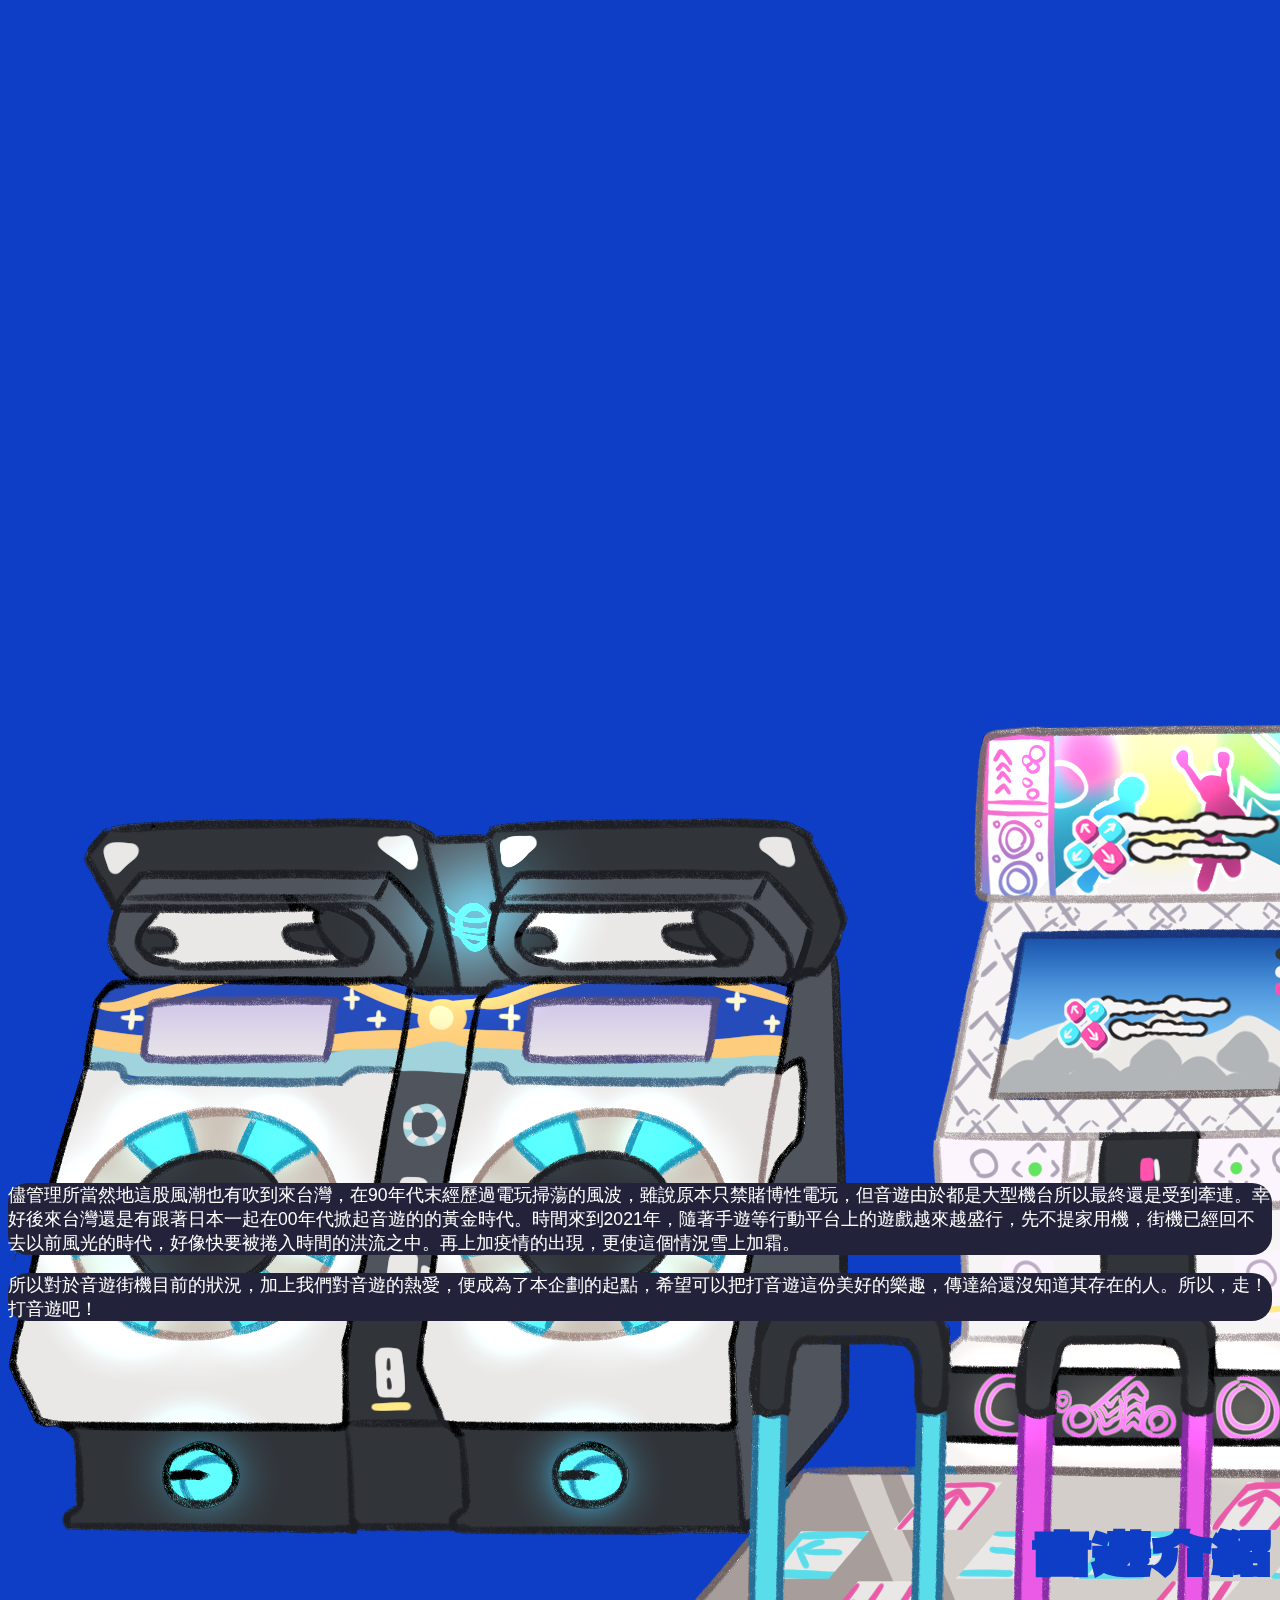
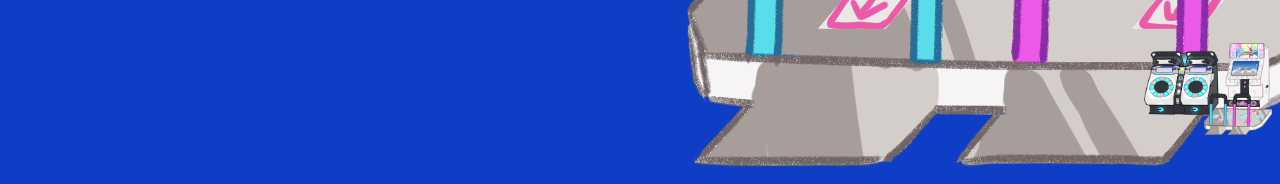
==== commit 9859f424: "1911" ====
--- a/index.html
+++ b/index.html
@@ -137,9 +137,18 @@
     <!--intro-->
 
     <div class="container intro">
-        <div class="comic1">
-            <img src="pics/comic/comic1.png" style="max-width: 70vw;" alt="">
-        </div>
+       
+        
+
+       <div class="row justify-content-center comic1">
+          <div class="col-md-9 col-sm-12 col-12">
+          <img src="pics/comic/comic1.png" class="img-fluid  comicdesktop" alt="">
+          <img src="pics/comic/comic1_1.png" class="img-fluid  comicphone" alt="">
+          </div>
+       </div>
+       
+    
+       
         <div class="spacing0"></div>
         <div class="row align-items-flex-start intro_1">
             <div class="col-2 icon_door animate__animated  animate__fadeInLeft wow">
--- a/indexstyle.css
+++ b/indexstyle.css
@@ -410,6 +410,20 @@
     margin: 0 auto;
 }
 
+.comicphone{
+      display: none;
+    }
+
+@media screen and (max-width: 768px){
+    /*--turn off comic1 in phone--*/
+  .comicdesktop{
+      display: none;
+  }
+  .comicphone{
+      display: block;
+    }
+}
+
 .intro {
     position: relative;
     z-index: 400;
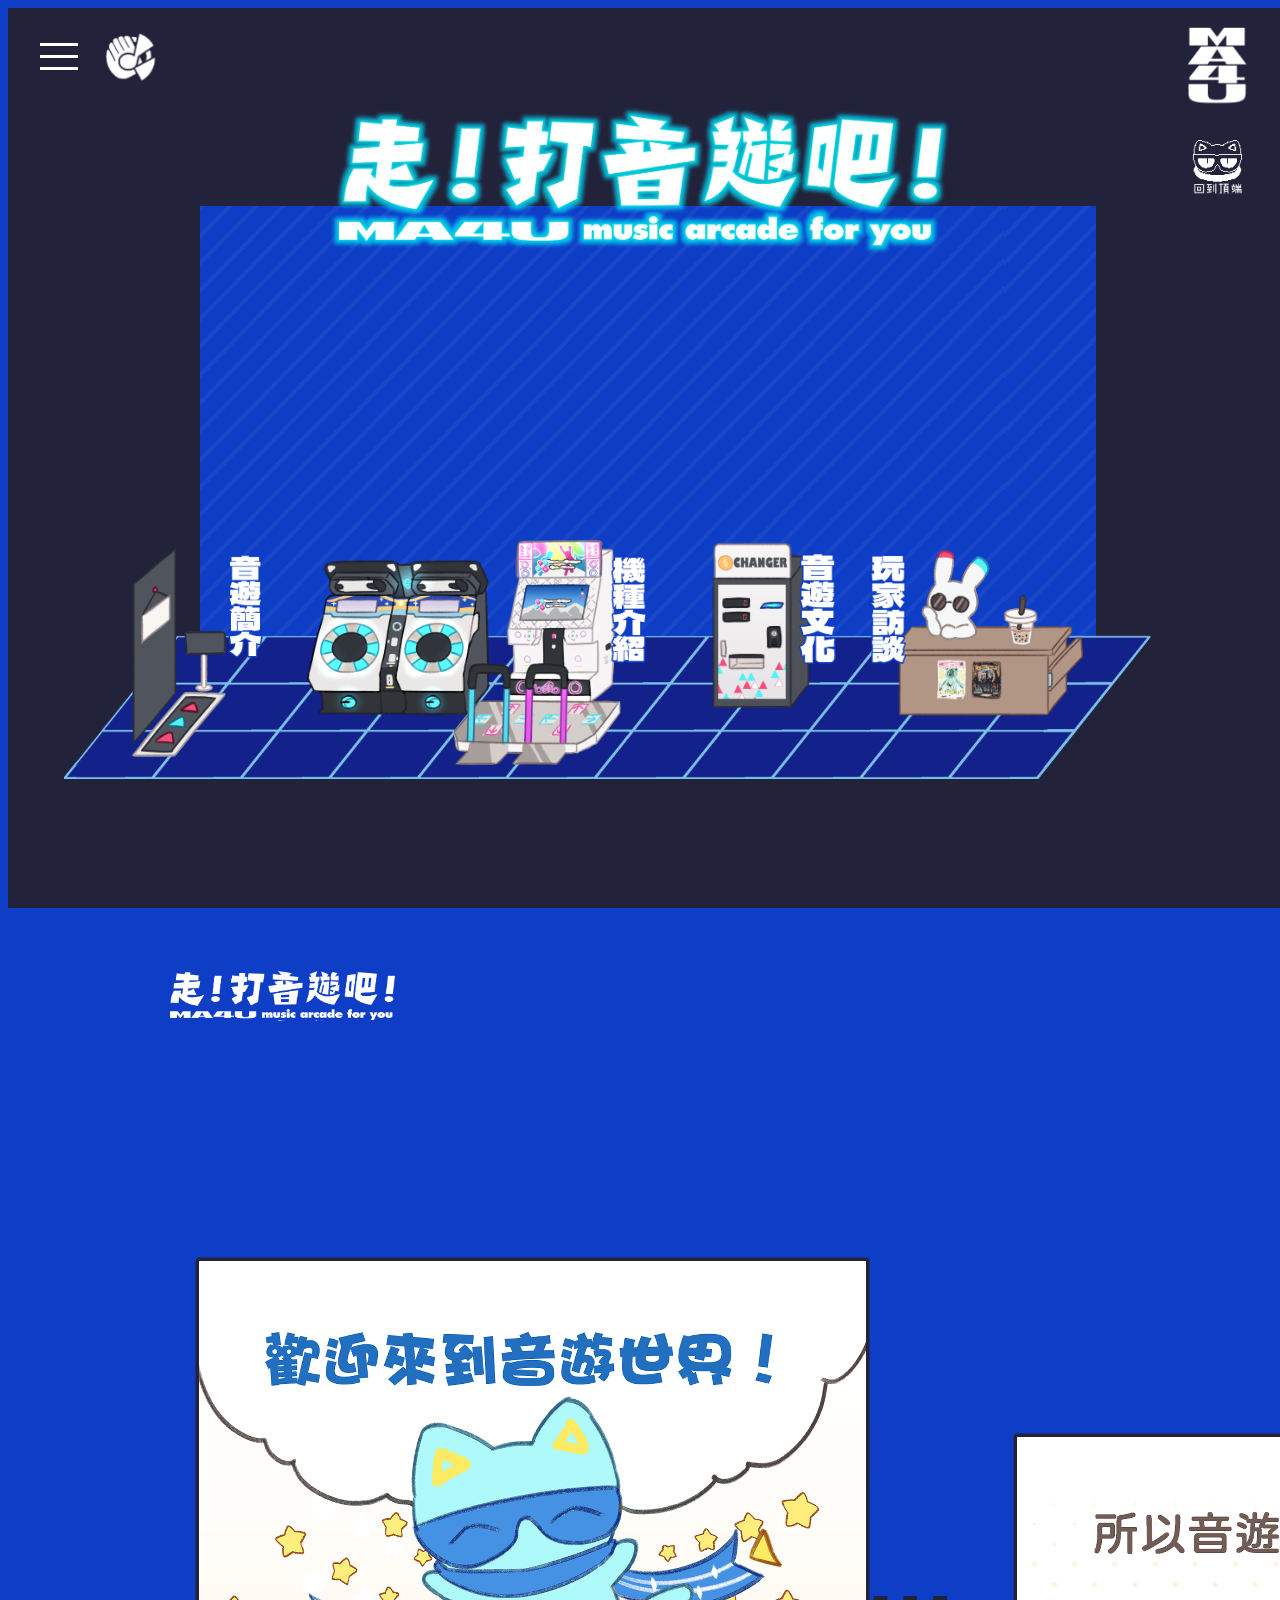
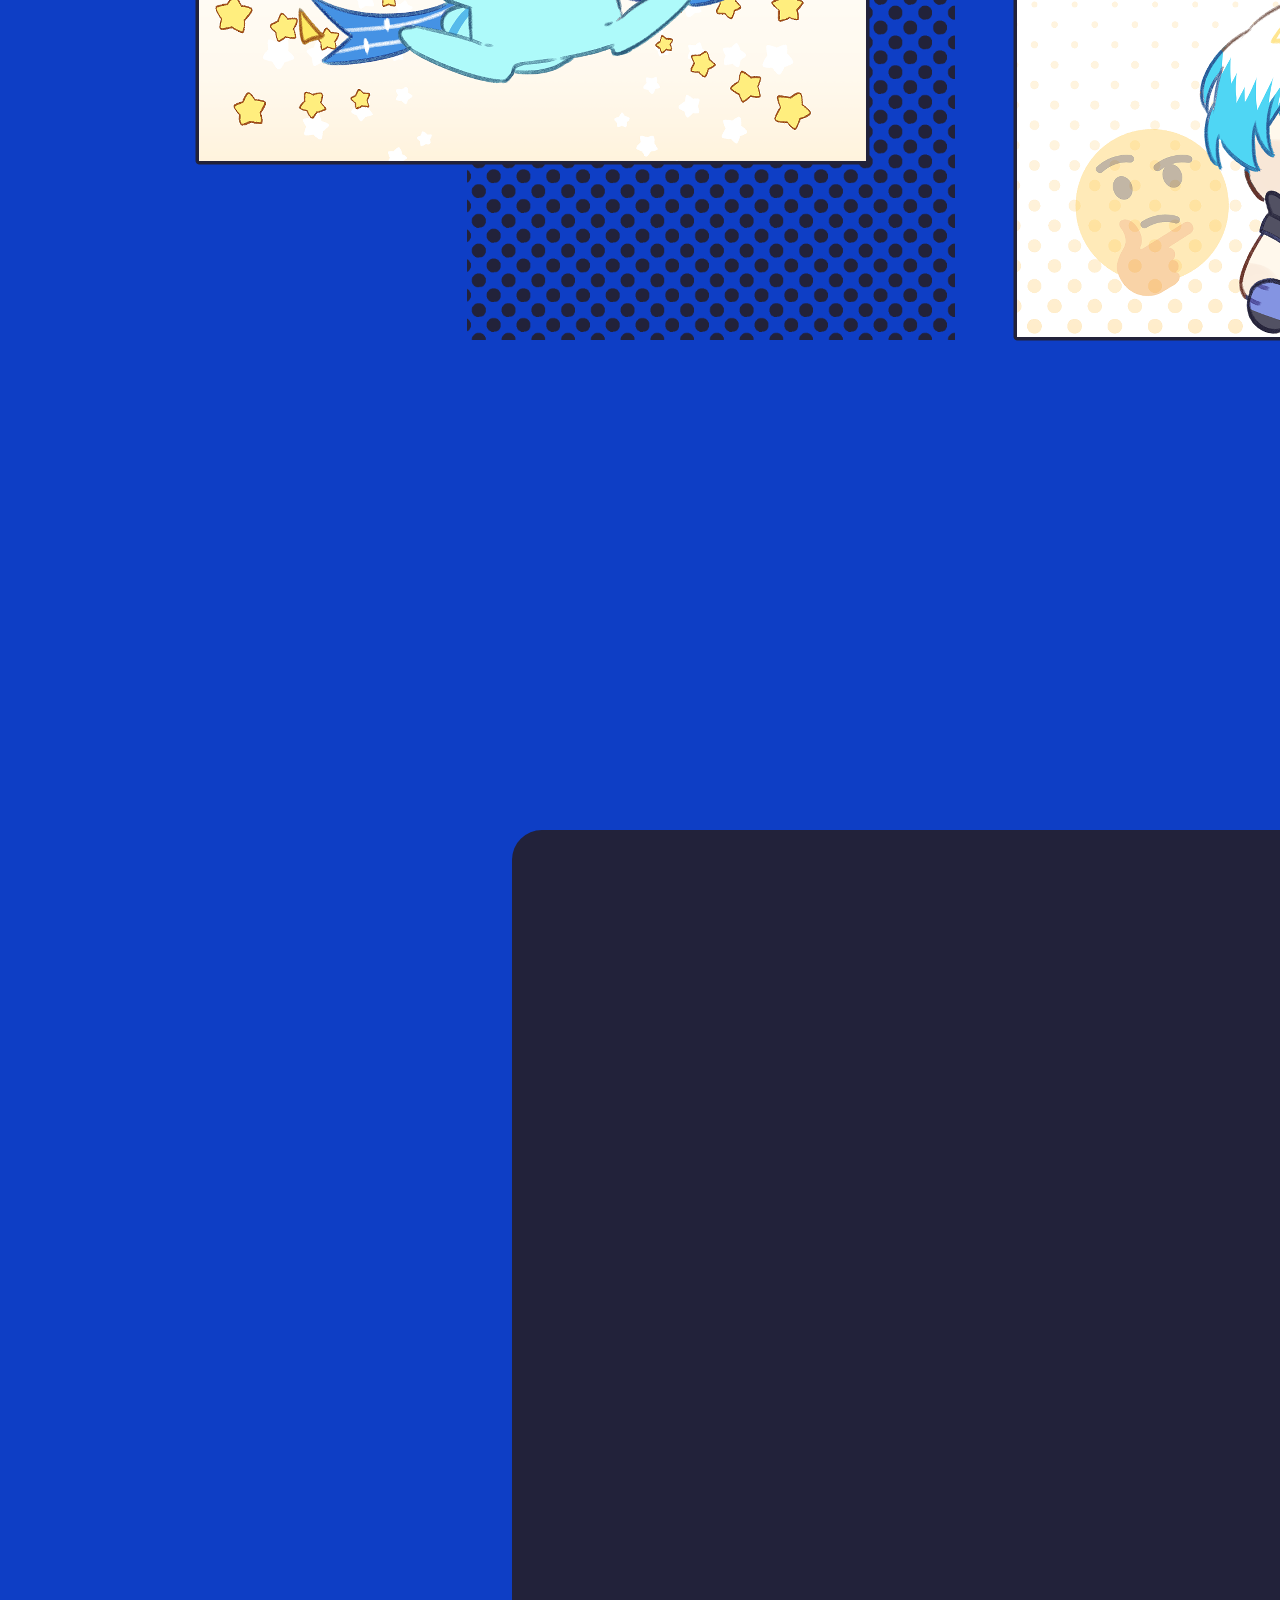
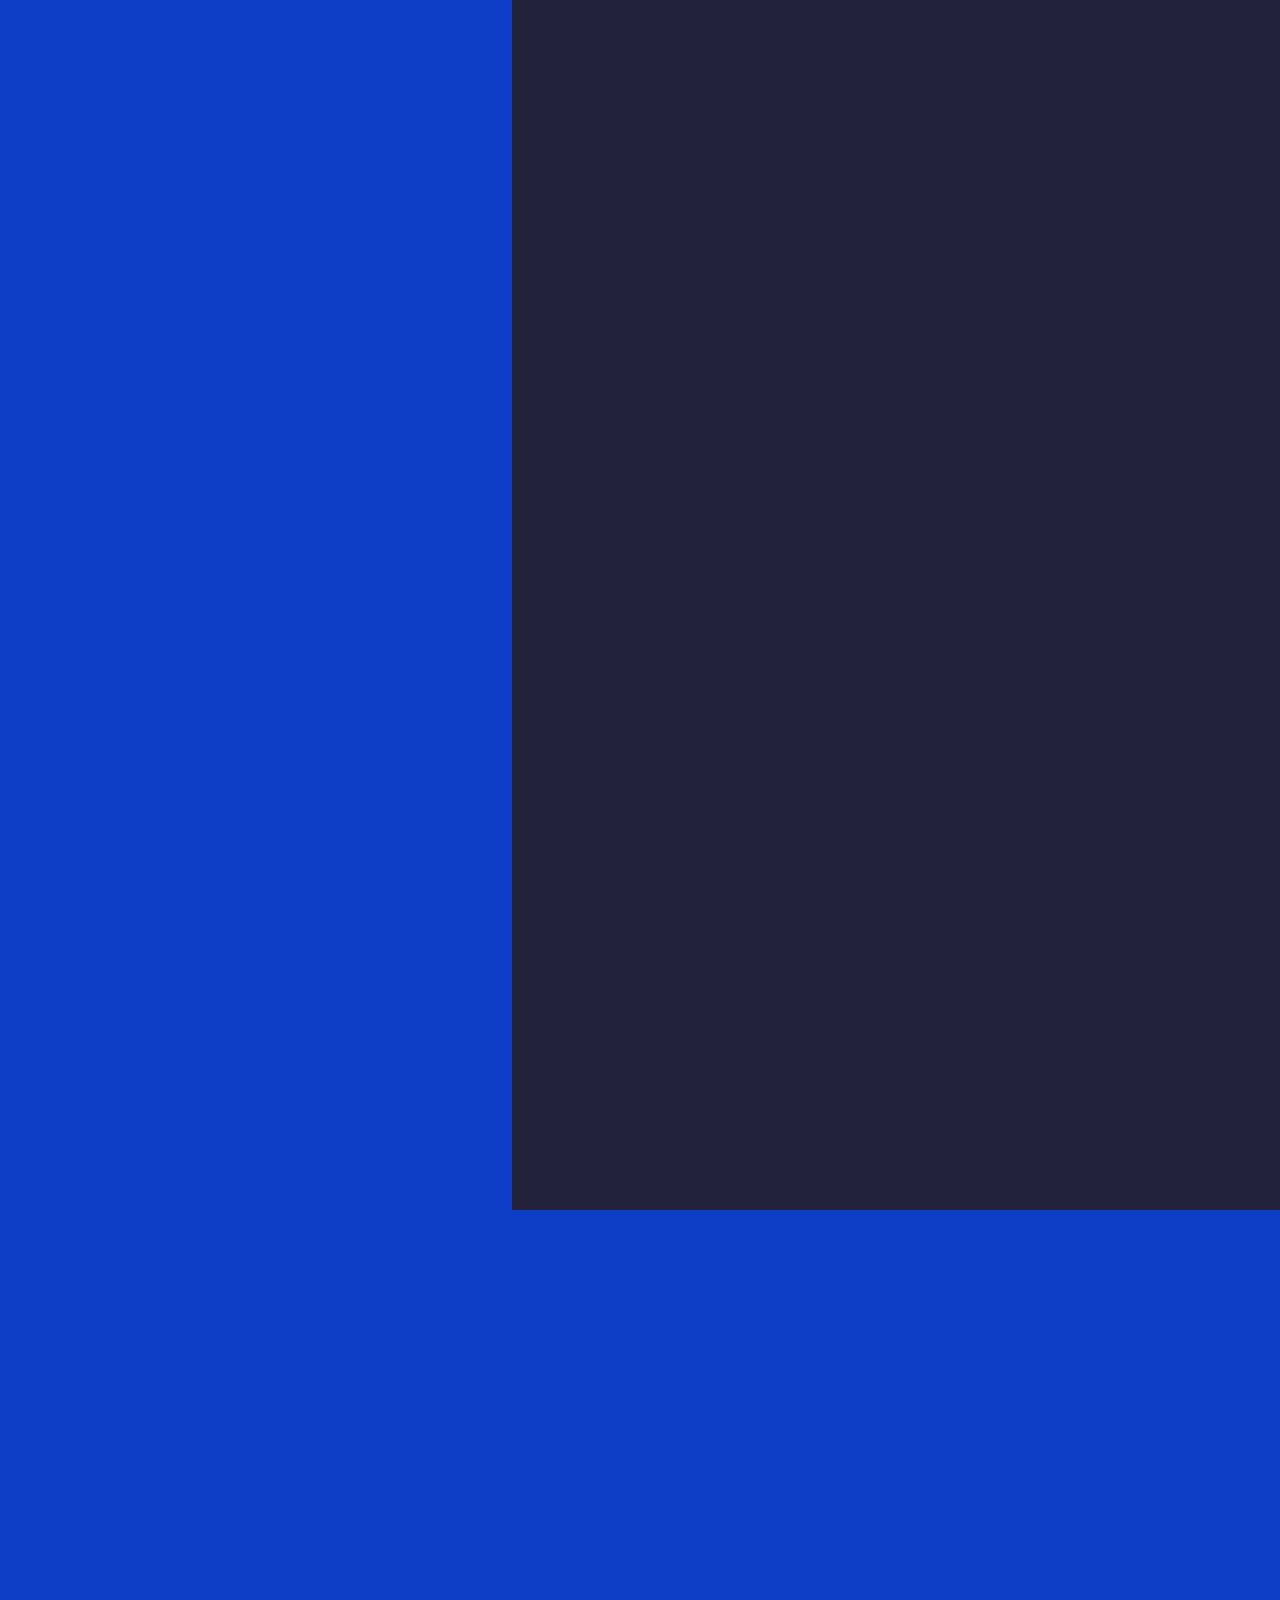
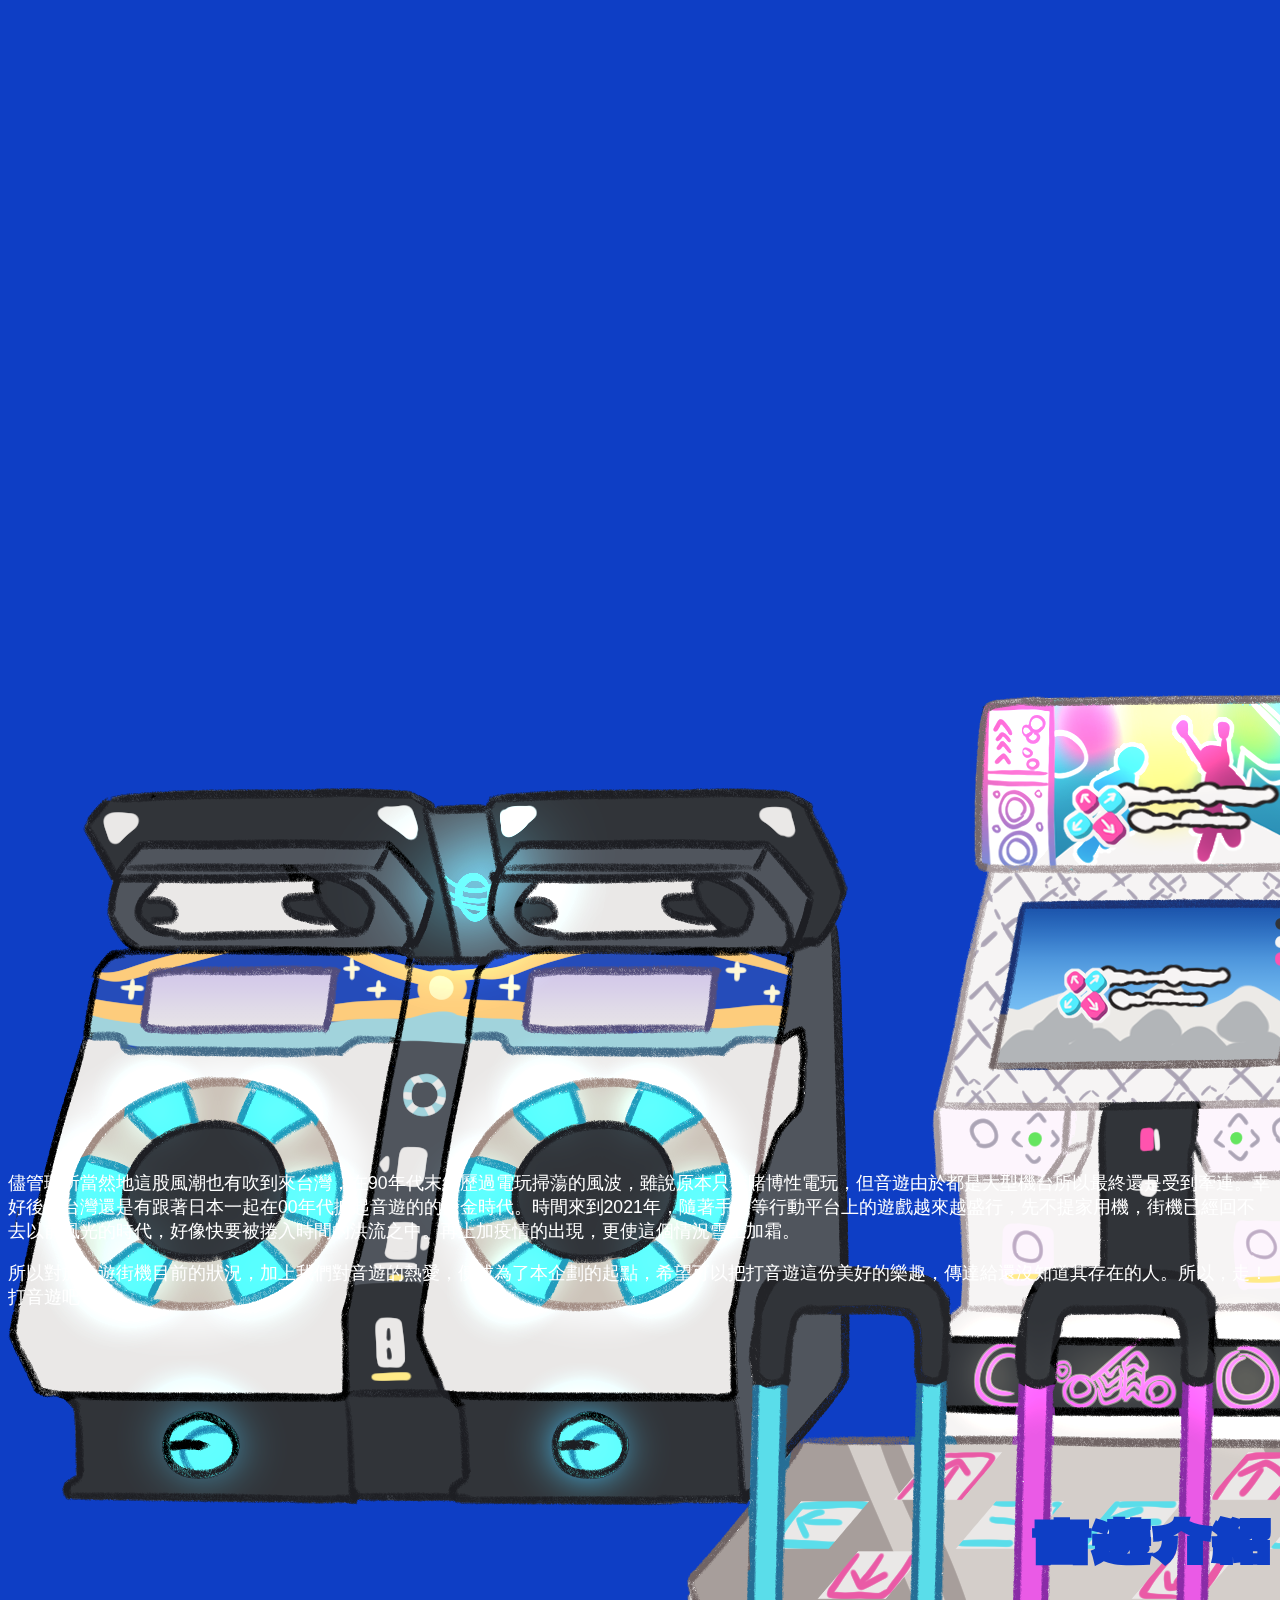
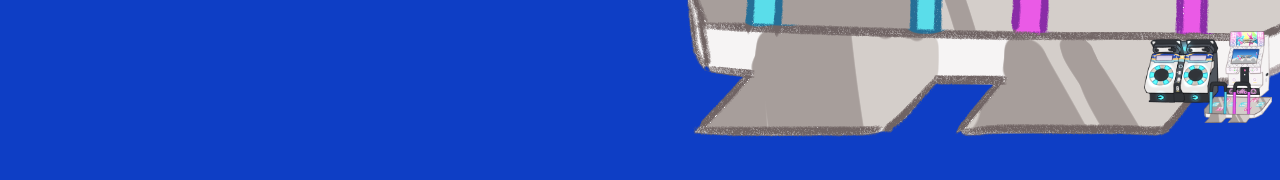
==== commit 6174f974: "02210012" ====
--- a/index.html
+++ b/index.html
@@ -2,17 +2,21 @@
 <html lang="zh-Hant">
 
 <head>
+    <link rel="shortcut icon" type="image/x-icon" href="logoicon.ico">
     <meta name="viewport" content="width=device-width, initial-scale=1, shrink-to-fit=no">
+    <meta name="viewport" content="width=deice-width, initial-scale=1.0, user-scalable=0, minimum-scale=1.0, maximum-scale=1.0">
     <meta charset="UTF-8">
 
     <title>MA4U</title>
 
+
+    <link rel="stylesheet" href="universalcss.css">
     <link rel="stylesheet" href="indexstyle.css">
     <!--<link rel='stylesheet' href='https://cdn.jsdelivr.net/npm/locomotive-scroll@4.1.0/dist/locomotive-scroll.css'>-->
     <!--link if have fucking network :))))-->
 
 
-    
+
     <link href="https://cdn.jsdelivr.net/npm/bootstrap@5.0.0-beta2/dist/css/bootstrap.min.css" rel="stylesheet" integrity="sha384-BmbxuPwQa2lc/FVzBcNJ7UAyJxM6wuqIj61tLrc4wSX0szH/Ev+nYRRuWlolflfl" crossorigin="anonymous">
 
     <link rel="preconnect" href="https://fonts.googleapis.com">
@@ -41,16 +45,15 @@
 
 <script>
     new WOW().init();
-
 </script>
 
 <!--BODY-->
 
 <body class="bkground" id="ID1">
 
-<!--loading-->
-
-    
+    <!--loading-->
+
+
     <!--<div class="container-fluid loading">
        <div class="row block"></div>
         <div class="row justify-content-center align-items-center">
@@ -63,34 +66,92 @@
 
     <!--movepictest1-->
 
-    <div class="movebkground1" data-parallax="scroll" data-image-src="pics/intro/IMG_5935.jpg" data-z-index="-100"></div>
+    <div class="movebkground1 desktopblock" data-parallax="scroll" data-image-src="pics/intro/IMG_5935_1_1.jpg" data-z-index="-100"></div>
 
     <!--movebkgroundloopssss-->
 
-    <div class="movebkground2" data-parallax="scroll" data-image-src="pics/newbk3.png" data-z-index="-100"></div>
-
-    <div class="movebkground3" data-parallax="scroll" data-image-src="pics/newbk3withbk.png" data-z-index="-100"></div>
-
-    <div class="movebkground4" data-parallax="scroll" data-image-src="pics/newbk3withbk.png" data-z-index="-100"></div>
+    <div class="movebkground2 desktopblock" data-parallax="scroll" data-image-src="pics/newbk3.png" data-z-index="-100"></div>
+
+    <div class="movebkground3 desktopblock" data-parallax="scroll" data-image-src="pics/newbk3withbk.png" data-z-index="-100"></div>
+
+    <div class="movebkground4 desktopblock" data-parallax="scroll" data-image-src="pics/newbk3withbk.png" data-z-index="-100"></div>
 
     <!--homepagestuck-->
-
-    <div class="homepagestuck">
+    
+    <!--desktop-->
+    
+    <div class="homepagestuck desktopblock">
         <div class="logotype"><img src="pics/LOGO_2.png" alt="" style="display:block; margin: 0 auto; width: 50vw;"></div>
-        <div class="floor"><img src="pics/floor.png" alt="" style="display:block; margin: 0 auto; width: 85vw;"></div>
+        <div class="floor desktopblock"><img src="pics/floor.png" alt="" style="display:block; margin: 0 auto; width: 85vw;"></div>
         <div class="buttons">
 
-            <a href="#ID2" class="door"><img src="pics/new/homepage_1_0ji.png" alt="" style="transform-origin: bottom; width: 13vw;"></a>
-
-            <a href="arcade.html" class="arc"><img src="pics/new/homepage_2_0ji.png" alt="" style="transform-origin: bottom; width: 27vw;"></a>
-
-            <a href="culture.html" class="coin"><img src="pics/new/homepage_3_0ji.png" alt="" style="transform-origin: bottom; width: 14vw;"></a>
-
-            <a href="interview.html" class="interview">
-                <img src="pics/new/homepage_4_1.png" alt="" style="transform-origin: bottom; width: 18vw;">
+            <a href="#ID2" class="door"><img src="pics/new/homepage_1_0ji.png" alt=""></a>
+
+            <a href="arcade.html" class="arc"><img src="pics/new/homepage_2_0ji.png" alt=""></a>
+
+            <a href="culture.html" class="coin"><img src="pics/new/homepage_3_0ji.png" alt=""></a>
+
+            <a href="interview.html" class="interview ">
+                <img src="pics/new/homepage_4_1.png" alt="">
             </a>
         </div>
     </div>
+    
+    <!--phone-->
+    
+    <div class="homepagestuck phoneblock">
+       
+        <div class="logotype"><img src="pics/LOGO_2.png" alt=""></div>
+        
+        <!--<div class="buttons">
+
+            <a href="#ID2" class="door"><img src="pics/new/homepage_1_0ji.png" alt=""></a>
+
+            <a href="arcade.html" class="arc"><img src="pics/new/homepage_2_0ji.png" alt=""></a>
+
+            <a href="culture.html" class="coin"><img src="pics/new/homepage_3_0ji.png" alt=""></a>
+
+            <a href="interview.html" class="interview ">
+                <img src="pics/new/homepage_4_1.png" alt="">
+            </a>
+            
+        </div>-->
+        
+        <div class="container">
+           
+            <div class="row ">
+               
+                <div class="col-4 doorphone">
+                    <a href="#ID2phone" class="maimaiicon"><img src="pics/new/homepage_1_1ji_2.png" alt="" class="img-fluid mx-auto"></a>
+                </div>
+                <div class="col-8">
+                    <a href="arcade.html" class="taikoicon"><img src="pics/new/homepage_2_1ji.png" alt="" class="img-fluid mx-auto"></a>
+                </div>
+            </div>
+            
+            
+            <div class="row justify-content-end">
+                
+            </div>
+            
+ 
+            
+            <div class="row">
+                <div class="col-5">
+                    <a href="culture.html" class="iidxicon"><img src="pics/new/homepage_3_1ji.png" alt="" class="img-fluid mx-auto"></a>
+                </div>
+                <div class="col-7">
+                    <a href="interview.html" class="sdvxicon   "><img src="pics/new/homepage_4_1ji.png" alt="" class="img-fluid" style="width: 90%;"></a>
+                    <div class="row name name2 justify-content-center ">
+                    </div>
+                </div>
+            </div>
+            
+        </div>
+        
+    </div>
+    
+    <!--end-->
 
     <!--header-->
 
@@ -108,7 +169,8 @@
         <br>
         <br>
         <a href="#ID1" class="mb1">首頁</a><br>
-        <a href="#ID2" class="mb2">簡介</a><br>
+        <a href="#ID2" class="mb2 desktopblock" style="margin-bottom: 0px;">簡介</a>
+        <a href="#ID2phone" class="mb2 phoneblock" style="margin-bottom: 0px;">簡介</a>
         <a href="arcade.html" class="mb3">音遊</a><br>
         <a href="culture.html" class="mb4">文化</a><br>
         <a href="interview.html" class="mb5">訪問</a><br>
@@ -117,38 +179,42 @@
         <img src="pics/logo.gif" alt="" class="img-fluid" width="50vw;">-->
     </div>
     <div class="logo">
-        <!--<img src="pics/logo_white.png" alt="" width="60vw;">-->
         <a href="#ID1"><img src="pics/logo_white.png" alt="" width="60vw;"></a>
     </div>
     <div class="TOPMA4U">
         <img src="pics/MA4U.png" alt="" width="60vw;">
     </div>
 
-    <div class="backtotopyouchan">
+    <div class="backtotopyouchan desktopblock">
         <a href="#ID1" class="backtotopyouchan"><img src="pics/backtotop.png" alt="" width="60vw;"></a>
     </div>
 
     <!--below-->
 
-    <div class="blackbelt"></div>
-
-    <div class="stickylogotype" id="ID2"></div>
+    <div class="blackbelt desktopblock"></div>
+
+    <div class="stickylogotype desktopblock" id="ID2"></div>
 
     <!--intro-->
 
-    <div class="container intro">
-       
-        
-
-       <div class="row justify-content-center comic1">
-          <div class="col-md-9 col-sm-12 col-12">
-          <img src="pics/comic/comic1.png" class="img-fluid  comicdesktop" alt="">
-          <img src="pics/comic/comic1_1.png" class="img-fluid  comicphone" alt="">
-          </div>
-       </div>
-       
-    
-       
+    <!--dekstop-->
+
+    <div class="container intro  desktopblock">
+
+        <div class="row justify-content-center comic1  mx-auto desktopblock">
+            <div class="col-12">
+                <img src="pics/comic/comic1.png" class="img-fluid" alt="">
+            </div>
+        </div>
+
+        <div class="row">
+            <div class="col-12 phoneblock">
+                <img src="pics/comic/comic1_1.png" class="img-fluid" alt="">
+            </div>
+        </div>
+
+
+
         <div class="spacing0"></div>
         <div class="row align-items-flex-start intro_1">
             <div class="col-2 icon_door animate__animated  animate__fadeInLeft wow">
@@ -176,9 +242,9 @@
             <div class="col-4 animate__animated  animate__fadeIn animate__delay-0.5s  wow text_1">
                 <p>先定義一下，這邊要介紹的音遊街機（也有稱為節奏遊戲），都是指玩家透過配合街機播放的音樂與節奏，還有屏幕上的指示來做出動作（例如按鍵等）來進行遊玩，在聽著樂曲的途中來操作並獲得分數的一類街機遊戲。</p>
                 <br>
-                <p>儘管90年代已經有如動感小子（1996）、Space Channel 5（1999）等優秀音遊，但一直都限於家用機的平台上。另一方面，90代中期亦正是街機產業蓬勃發展的時期。於是1997年日本遊戲公司KONAMI在業界中帶起了一個突破性發展。那就是推出專營音遊的品牌BEMANI，並發行了以DJ為遊戲主題推出的beatmania，成為音遊街機的開荒牛，帶起音遊界的發展，而同家公司在1998年推出的「跳舞機」『Dance Dance Revolution』更是把這股風潮吹向歐美。</p>
-            </div>
-            <div class="col-2 ma4u2" data-parallax="scroll" data-image-src="pics/MA4Ulong.png" data-z-index="500" data-speed="2"></div>
+                <p>儘管90年代已經有如動感小子（1996）、Space Channel 5（1999）等優秀音遊，但一直都限於家用機的平台上。另一方面，90年代中期亦正是街機產業蓬勃發展的時期。於是1997年日本遊戲公司KONAMI在業界中帶起了一個突破性發展。那就是推出專營音遊的品牌BEMANI，並發行了以DJ為遊戲主題推出的beatmania，成為音遊街機的開荒牛，帶起音遊界的發展，而同家公司在1998年推出的「跳舞機」『Dance Dance Revolution』更是把這股風潮吹向歐美。</p>
+            </div>
+            <div class="col-2 ma4u2 desktopblock" data-parallax="scroll" data-image-src="pics/MA4Ulong.png" data-z-index="500" data-speed="2"></div>
         </div>
 
         <div class="row align-items-end intro_3">
@@ -186,13 +252,13 @@
                 <img src="pics/intro/IMG_5439.jpg" class="img-fluid" alt="">
             </div>
             <div class="col-2">
-                <div class="row ma4u2" data-parallax="scroll" data-image-src="pics/MA4U.png" data-z-index="500" data-speed="1.5"></div>
+                <div class="row ma4u2 desktopblock" data-parallax="scroll" data-image-src="pics/MA4U.png" data-z-index="500" data-speed="1.5"></div>
                 <div class="row"><img src="pics/new/homepage_2_0.png" class="img-fluid" alt=""></div>
             </div>
         </div>
-        
-        <div class="spacing"></div>
-        <div class="spacing0"></div>
+
+        <div class="spacing desktopblock"></div>
+        <div class="spacing0 desktopblock"></div>
 
         <div class="row align-items-flex-start intro_4 justify-content-end">
             <div class="col-7">
@@ -204,24 +270,135 @@
 
 
 
-        </div>
+    </div>
+
+    <!--phone-->
+
+    <div class="phoneblock"></div>
+
+    <!--comic-->
+
+    <div id="ID2phone" class="container-fluid intro introblock phoneblock">
+
+        <div class="row justify-content-center align-items-center comic1">
+            <div class="col-12">
+                <img src="pics/comic/comic1_1.png" class="img-fluid comicphone" alt="">
+            </div>
+        </div>
+
+    </div>
+
+   <div class="logo2 phoneblock">
+        <a href="#ID1"><img src="pics/logotypefinal_white.png" alt=""></a>
+    </div>
+   
+    <div class="stickybacktotop phoneblock">
+        <a href="#ID1" class="stickybacktotop"><img src="pics/backtotop.png" alt="" width="60vw;"></a>
+    </div>
+
+    <div class="container-fluid introwords phoneblock">
+        <div class="row align-items-end">
+           <div class="col-3"></div>
+            <div class="col-5">
+                <div class="row animate__animated  animate__fadeIn wow arcadename">
+                    <h1>音遊街機</h1>
+                </div>
+            </div>
+            <div class="col-3 icon_door animate__animated  animate__fadeInRight wow nopaddingleft">
+                <img src="pics/new/homepage_1_1.png" class="img-fluid" alt="">
+            </div>
+
+        </div>
+
+        <div class="row">
+            <div class="col-3"></div>
+            <div class="col">
+                <div class="row animate__animated  animate__fadeIn wow arcadename">
+                    <p><br>說到音遊街機，不知道大家會想到甚麼呢？是一堆人在像是洗衣機前的機台前戴著手套又打又轉；還是穿著潮流的人在跳舞機前熱舞？就讓我們跟著初嘗音遊的煥家，還有藍色的浣熊小遊走進機廳，一起感受音遊街機（下稱音遊）的魅力吧！</p>
+                </div>
+            </div>
+        </div>
+
+        <div class="row spacing05"></div>
+
+        <div class="row">
+            <div class="col-3"></div>
+            <div class="col col9pic">
+                <img src="pics/intro/pics_pre.png" class="img-fluid" alt="">
+            </div>
+        </div>
+
+        <div class="row spacing025"></div>
+
+        <div class="row">
+            <div class="col-3"></div>
+            <div class="col  animate__animated  animate__fadeIn wow">
+                <p>先定義一下，這邊要介紹的音遊街機（也有稱為節奏遊戲），都是指玩家透過配合街機播放的音樂與節奏，還有屏幕上的指示來做出動作（例如按鍵等）來進行遊玩，在聽著樂曲的途中來操作並獲得分數的一類街機遊戲。</p>
+            </div>
+        </div>
+
+        <div class="row spacing05"></div>
+
+        <div class="row">
+            <div class="col-10 nopaddingleft nopaddingright phoneblock">
+                <img src="pics/intro/nos_1.jpg" alt="" class="img-fluid animate__animated animate__fadeInLeft wow ">
+            </div>
+        </div>
+
+        <div class="row spacing05"></div>
+
+        <div class="row">
+            <div class="col-3"></div>
+            <div class="col  animate__animated  animate__fadeIn wow">
+                <p>儘管90年代已經有如動感小子、Space Channel 5 等優秀音遊，但一直都限於家用機的平台上。另一方面，90年代中期亦正是街機產業蓬勃發展的時期。於是1997年日本遊戲公司KONAMI在業界中帶起了一個突破性發展。那就是推出專營音遊的品牌BEMANI，並發行了以DJ為遊戲主題推出的beatmania，成為音遊街機的開荒牛，帶起音遊界的發展，而同家公司在1998年推出的「跳舞機」『Dance Dance Revolution』更是把這股風潮吹向歐美。</p>
+            </div>
+        </div>
+
+        <div class="row spacing05"></div>
+
+        <div class="row">
+            <div class="col nopaddingleft nopaddingright">
+                <img src="pics/intro/IMG_5439.jpg" class="img-fluid" alt="">
+            </div>
+        </div>
+
+        <div class="row spacing05"></div>
+
+        <div class="row">
+            <div class="col-3"></div>
+            <div class="col">
+                <div class="col  animate__animated  animate__fadeIn wow">
+                    <p>儘管理所當然地這股風潮也有吹到來台灣，在90年代末經歷過電玩掃蕩的風波，雖說原本只禁賭博性電玩，但音遊由於都是大型機台所以最終還是受到牽連。幸好後來台灣還是有跟著日本一起在00年代掀起音遊的的黃金時代。時間來到2021年，隨著手遊等行動平台上的遊戲越來越盛行，先不提家用機，街機已經回不去以前風光的時代，好像快要被捲入時間的洪流之中。再上加疫情的出現，更使這個情況雪上加霜。</p>
+                    <br>
+                    <p>所以對於音遊街機目前的狀況，加上我們對音遊的熱愛，便成為了本企劃的起點，希望可以把打音遊這份美好的樂趣，傳達給還沒知道其存在的人。所以，走！打音遊吧！</p>
+                </div>
+            </div>
+        </div>
+
+        <div class="row spacing025"></div>
+
+    </div>
+
+    <!--end-->
+
+    <!--<div class="col-12 test"  data-parallax="scroll" data-image-src="pics/logotype_c.png"></div>-->
+
+    <!--next page-->
+
+
+    <div class="container-fluid align-items-end nextpage">
+        <div class="row justify-content-end">
+            <div class="col-md-3 col-5 align-self-end nextpageji" style="z-index: 502!important;">
+                <a href="arcade.html">
+                    <h2>音遊介紹</h2>
+                </a>
+
+            </div>
+            <div class="col-md-1 col-3"><a href="arcade.html" class="nextpageimg"><img src="pics/new/homepage_2_0.png" alt="" style="transform-origin: bottom; width: 10vw;"></a></div>
+            <div class="col-1 nopaddingleft nopaddingright"></div>
+        </div>
+    </div>
     
-
-    <!--<div class="col-12 test"  data-parallax="scroll" data-image-src="pics/logotype_c.png"></div>-->
-
-    <!--next page-->
-
-    
-    <div class="container-fluid align-items-end nextpage">
-            <div class="row justify-content-end">
-                <div class="col-3 align-self-end nextpageji" style="z-index: 502!important;">
-                   <a href="arcade.html"><h2>音遊介紹</h2></a>
-                    
-                </div>
-                <div class="col-1"><a href="arcade.html" class="nextpageimg"><img src="pics/new/homepage_2_0.png" alt="" style="transform-origin: bottom; width: 10vw;"></a></div>
-                <div class="col-1"></div>
-            </div>
-        </div>
 
     <!--ASABURU -->
     <!--JQuery -->
@@ -240,7 +417,6 @@
             $(".menu-box").toggleClass("active");
             $(this).toggleClass("active");
         })
-
     </script>
 
     <script>
@@ -248,7 +424,6 @@
             $(".menu-box").toggleClass("active");
             $(".menu-btn").toggleClass("active");
         })
-
     </script>
 
     <!--Button over -->
@@ -257,14 +432,12 @@
         $(".door").mouseleave(function() {
             $(".door img").attr("src", "pics/new/homepage_1_0ji.png");
         });
-
     </script>
 
     <script>
         $(".door").mouseover(function() {
             $(".door img").attr("src", "pics/new/homepage_1_1ji.png");
         });
-
     </script>
 
 
@@ -272,14 +445,12 @@
         $(".arc").mouseleave(function() {
             $(".arc img").attr("src", "pics/new/homepage_2_0ji.png");
         });
-
     </script>
 
     <script>
         $(".arc").mouseover(function() {
             $(".arc img").attr("src", "pics/new/homepage_2_1ji.png");
         });
-
     </script>
 
     <!--nextpage -->
@@ -288,14 +459,12 @@
         $(".nextpageimg").mouseleave(function() {
             $(".nextpageimg img").attr("src", "pics/new/homepage_2_0.png");
         });
-
     </script>
 
     <script>
         $(".nextpageimg").mouseover(function() {
             $(".nextpageimg img").attr("src", "pics/new/homepage_2_1.png");
         });
-
     </script>
 
     <!--nextpage -->
@@ -304,14 +473,12 @@
         $(".coin").mouseleave(function() {
             $(".coin img").attr("src", "pics/new/homepage_3_0ji.png");
         });
-
     </script>
 
     <script>
         $(".coin").mouseover(function() {
             $(".coin img").attr("src", "pics/new/homepage_3_1ji.png");
         });
-
     </script>
 
 
@@ -319,16 +486,14 @@
         $(".interview").mouseleave(function() {
             $(".interview img").attr("src", "pics/new/homepage_4_1.png");
         });
-
     </script>
 
     <script>
         $(".interview").mouseover(function() {
             $(".interview img").attr("src", "pics/new/homepage_4_1ji.png");
         });
-
-    </script>
-    
+    </script>
+
     <!--nextpage -->
 
     <script>
@@ -338,7 +503,6 @@
                 color: "#0E3EC5",
             });
         });
-
     </script>
 
     <script>
@@ -348,9 +512,8 @@
                 color: "white",
             });
         });
-
-    </script>
-    
+    </script>
+
     <script>
         $(".nextpageji h2").mouseleave(function() {
             $(".nextpageimg img").attr("src", "pics/new/homepage_2_0.png");
@@ -358,7 +521,6 @@
                 color: "#0E3EC5",
             });
         });
-
     </script>
 
     <script>
@@ -368,7 +530,6 @@
                 color: "white",
             });
         });
-
     </script>
 
     <!--back to top-->
@@ -377,33 +538,30 @@
         $(".backtotopyouchan").mouseleave(function() {
             $(".backtotopyouchan img").attr("src", "pics/backtotop.png");
         });
-
     </script>
 
     <script>
         $(".backtotopyouchan").mouseover(function() {
             $(".backtotopyouchan img").attr("src", "pics/backtotop_1.png");
         });
-
-    </script>
-    
+    </script>
+
     <!--loading-->
 
     <script>
         $(window).on('load', function() {
             $(".loading").delay(2200).fadeOut(300);
         });
-
     </script>
 
     <!--Bootstrap -->
 
-     <script src="https://cdn.jsdelivr.net/npm/bootstrap@5.0.0-beta2/dist/js/bootstrap.bundle.min.js" integrity="sha384-b5kHyXgcpbZJO/tY9Ul7kGkf1S0CWuKcCD38l8YkeH8z8QjE0GmW1gYU5S9FOnJ0" crossorigin="anonymous"></script> 
+    <script src="https://cdn.jsdelivr.net/npm/bootstrap@5.0.0-beta2/dist/js/bootstrap.bundle.min.js" integrity="sha384-b5kHyXgcpbZJO/tY9Ul7kGkf1S0CWuKcCD38l8YkeH8z8QjE0GmW1gYU5S9FOnJ0" crossorigin="anonymous"></script>
 
     <script src="bootstrap-5.0.2-dist/js/bootstrap.bundle.min.js"></script>
 
-     <script src="https://ajax.googleapis.com/ajax/libs/jquery/3.6.0/jquery.min.js">
-    </script> 
+    <script src="https://ajax.googleapis.com/ajax/libs/jquery/3.6.0/jquery.min.js">
+    </script>
 
     <script src="jquery-3.6.0.min.js"></script>
 
@@ -414,11 +572,8 @@
         jarallax(document.querySelectorAll('.jarallax-keep-img'), {
             keepImg: true,
         });
-
     </script>
 
     <!-- <script src='https://cdn.jsdelivr.net/npm/locomotive-scroll@4.1.0/dist/locomotive-scroll.min.js'></script><script  src="./script.js"></script>-->
 
-</body>
-
-</html>
+</body></html>
--- a/universalcss.css
+++ b/universalcss.css
@@ -0,0 +1,557 @@
+@font-face{
+    font-family: 'Dela Gothic One';
+    src: local("Dela Gothic One"),
+    url(DelaGothicOne-Regular.ttf);
+    font-family: 'Noto Sans TC';
+    src: local("Noto Sans TC"),
+    url(NotoSansTC-Regular.otf);
+}
+
+html {
+    -webkit-user-select: none;
+    -moz-user-select: none;
+    -o-user-select: none;
+    user-select: none;
+}
+ 
+.fluidminus{
+    padding-left: 5vw!important;
+    padding-right: 5vw!important;
+}
+
+.bkground {   /*--phone--*/
+    background-image: url(pics/newbk3phonenew.png);
+   /*-- background-image: url(pics/smallsinbg.jpg);----*/
+    /*--background-image: url(pics/newbk2.png);--*/
+    background-position: left center;
+    background-attachment: fixed;
+    background-size: contain;
+    overflow-x: hidden;
+    max-width: 100%;
+    height: auto;
+}
+
+@media screen and (min-width: 992px) { /*--desktop--*/
+  .bkground {
+      background-image: url(pics/newbk3withbknew.png);
+      background-size: cover;
+  }
+}
+
+@media screen and (min-width: 768px) and (max-width: 992px) {
+    /*--ipad--*/
+  .bkground {
+      background-image: url(pics/newbk3withbknew.png);
+      background-position: center center;
+      background-size: cover;
+  }
+}
+
+
+.ji_spacing{
+    height: 3vh;
+}
+ 
+
+h1 {
+    font-family: 'Dela Gothic One', cursive;
+    font-size: 3.75rem;
+    color: #F60067;
+    animation-name: jilighth1;
+    animation-duration: 1.5s;
+    animation-direction: alternate;
+    animation-iteration-count: infinite;
+}
+
+h2 {
+    font-family: 'Dela Gothic One', cursive;
+    font-size: 3.75rem!important;
+    color: #0E3EC5;
+    position: relative;
+    z-index: 600 !important;
+    animation-name: jilighth2;
+    animation-duration: 1.5s;
+    animation-direction: alternate;
+    animation-iteration-count: infinite;
+    
+}
+
+h3 {
+    font-family: 'Dela Gothic One', cursive;
+    font-size: 2rem!important;
+    color: #0E3EC5;
+    position: relative;
+    z-index: 600 !important;
+    animation-name: jilighth2;
+    animation-duration: 1.5s;
+    animation-direction: alternate;
+    animation-iteration-count: infinite; 
+}
+
+h4 {
+    font-family: 'Dela Gothic One', cursive;
+    font-size: 2rem!important;
+    color: #0E3EC5;
+    position: relative;
+    z-index: 600 !important;
+    animation-name: jilighth2;
+    animation-duration: 1.5s;
+    animation-direction: alternate;
+    animation-iteration-count: infinite; 
+}
+
+h3:hover {
+    color: white;
+}
+
+h4:hover {
+    color: white;
+}
+
+p {
+    font-family: 'Noto Sans TC', sans-serif;
+    background: #22223A;
+    color: white;
+    border-radius: 20px !important;
+    margin: 0!important;
+    font-size: 1.1rem;
+}
+
+.introkuan p {
+    padding: 20px !important;
+}
+
+.nextpageji a{
+    text-decoration: none;
+}
+
+@media screen and (max-width: 768px){
+    /*--ji size phone--*/
+  .container-fluid p{
+      font-size: 0.85rem;
+      background: none;
+    }
+    .container p{
+      font-size: 0.85rem;
+      background: none;
+    }
+}
+
+.container-fluid p{
+      background: none;
+    }
+    .container p{
+      background: none;
+    }
+
+/*--------------loading----------------------------*/
+
+.loading{
+    position: fixed;
+    z-index: 999;
+    background: white;
+    margin: 0 auto;
+    top: 0;
+    left: 0;
+    width: 100vw;
+    height: 100vh;
+}
+
+.block{
+    display: block;
+    height: 35vh;
+}
+
+/*--------------pallaxbkgorund----------------------------*/
+
+.spacing0{
+    width: 100vw;
+    height: 10vh;
+}
+
+.spacing05{
+    width: 100vw;
+    height: 5vh;
+}
+
+.spacing025{
+    width: 100vw;
+    height: 2.5vh;
+}
+
+
+
+/*--------------btn----------------------------*/
+
+.menu-btn {
+    width: 64px;
+    height: 64px;
+    position: fixed;
+    top: 3vh;
+    left: 27px;
+    z-index: 999 !important;
+    padding-top: 7px;
+    box-sizing: border-box;
+    display: block;
+    cursor: pointer;
+}
+
+.menu-btn span {
+
+    z-index: 999 !important;
+    width: 60%;
+    height: 3px;
+    background: #fff;
+    display: block;
+    margin: 9px auto;
+    transition: all 0.3s;
+}
+
+.menu-box {
+    z-index: 998 !important;
+    width: 160px;
+    height: 100vh;
+    background: white;
+    position: fixed;
+    left: 0;
+    top: -120%;
+    padding-left: 40px;
+    padding-top: 50px;
+    box-sizing: border-box;
+    transition: all 0.3s;
+}
+
+
+.menu-box a {
+    font-family: 'Noto Sans TC', sans-serif !important;
+    z-index: 998 !important;
+    color: #0E3EC5;
+    font-size: 30px;
+    font-family: sans-serif;
+    font-weight: 800;
+    margin-bottom: 20px;
+    line-height: 2;
+    text-decoration: none;
+
+}
+
+.menu-box.active {
+    top: 0 !important;
+}
+
+.menu-btn.active span:first-child {
+    transform: rotate(45deg) translate(8px, 15px);
+    background: #0E3EC5;
+}
+
+.menu-btn.active span:nth-child(2) {
+    opacity: 0;
+}
+
+.menu-btn.active span:last-child {
+    transform: rotate(-45deg) translate(2px, -8px);
+    background: #0E3EC5;
+}
+
+.mb1:hover {
+    font-family: 'Noto Sans TC', sans-serif;
+    color: #648dff;
+}
+
+.mb2:hover {
+    font-family: 'Noto Sans TC', sans-serif;
+    color: #648dff;
+}
+
+.mb3:hover {
+    font-family: 'Noto Sans TC', sans-serif;
+    color: #648dff;
+}
+
+.mb4:hover {
+    font-family: 'Noto Sans TC', sans-serif;
+    color: #648dff;
+}
+
+.mb5:hover {
+    font-family: 'Noto Sans TC', sans-serif;
+    color: #648dff;
+}
+
+.mb6:hover {
+    font-family: 'Noto Sans TC', sans-serif;
+    color: #648dff;
+}
+
+
+
+/*--------------logo----------------------------*/
+
+.logo {
+    z-index: 995;
+    position: fixed;
+    top: 3vh;
+    left: 100px;
+    display: block;
+}
+
+
+@media screen and (max-width: 768px){
+    /*--span in phone--*/
+  .menu-btn {
+      left: 3vw;
+  }
+  .logo {
+      /*--left: auto;
+      right: 5vw;--*/
+      position: absolute;
+    }
+}
+
+.TOPMA4U {
+    z-index: 999;
+    position: fixed;
+    top: 3vh;
+    right: 33px;
+    display: block;
+}
+
+.backtotopyouchan {
+    z-index: 998;
+    position: fixed;
+    top: 15vh;
+     /*-top: 3vh;--*/
+    right: 33px;
+    display: block;
+}
+
+@media screen and (max-width: 768px){
+    /*--turn off topma4u in phone--*/
+  .TOPMA4U {
+      display: none;
+  }
+  .backtotopyouchan{
+        top: 1.5vh;
+      right: 3vw;
+      position: absolute;
+    }
+}
+
+/*--------------stickylogotype------------------------*/
+.stickybacktotop {
+    z-index: 990;
+    position: sticky;
+    margin-top: 3vh;
+    padding-top: 60px;
+    left: 3vw;
+    width: 225px;
+    top: 3.5vh;
+    
+}
+
+@media screen and (max-width: 768px){
+    /*--turn off in phone--*/
+  .stickylogotype{
+      display: none;
+  }
+    .comic1{
+        padding-top: 5vh;
+    }
+}
+
+
+
+/*--------------comic-----------------------*/
+/*--------------comic--*/
+.comic1 {
+    position: relative;
+    z-index: 400;
+    padding-bottom: 10vh;
+    margin: 0 auto;
+    display: block;
+}
+
+.intro {
+    position: relative;
+    z-index: 400;
+    margin-top: 10vh;
+    margin-bottom: 10vh;
+}
+
+.comicphone{
+      display: none;
+    }
+
+.spacing{
+    width: 100vw;
+    height: 30vh;
+}
+
+@media screen and (max-width: 768px){
+    /*--turn off comic1 in phone--*/
+  .comicdesktop{
+      display: none;
+  }
+  .comicphone{
+      display: block;
+    }
+}
+
+
+
+/*-----
+test parallax
+
+.test {
+    height: 20vh;
+
+}-----*/
+
+/*--------------nextpage---*/
+
+.nextpage{
+    z-index: 502;
+    text-align:right;　
+    position:relative;
+    padding-top: 5vh!important;
+    padding-bottom: 5vh!important;
+    /*--background: #22223A;--*/
+}
+
+.nextpageimg{
+    transform-origin: bottom;
+    display: block;
+    z-index: 502;
+    position: relative;
+}
+
+
+/*-------------jilightanimation---*/
+
+@keyframes jilighth1 {
+
+    0% {
+       text-shadow:  0px 0px 20px rgb(255,255,255, 0.5);
+    }
+
+    100% {
+       text-shadow:  0px 0px 15px rgb(255,255,255, 0.5);
+    }
+}
+
+
+@keyframes jilighth2 {
+
+    0% {
+       text-shadow:  0px 0px 20px rgb(160, 255, 255);
+    }
+
+    100% {
+       text-shadow:  0px 0px 15px rgb(160, 255, 255);
+    }
+}
+
+
+/*-------------spaces for phone-----------------------------*/
+
+.phoneblock{
+    display: none;
+}
+
+.phoneblock img{
+    display: none;
+}
+
+.phoneblock p{
+    display: none;
+}
+
+.desktopblock{
+    display: block;
+}
+
+.desktopblock img{
+    display: block;
+}
+
+@media screen and (max-width: 768px){
+    /*--turn on in phone--*/
+  .phoneblock{
+      display: block;
+    }
+  .phoneblock img{
+    display: block;
+    }  
+    
+    .phoneblock p{
+    display: block;
+    }
+    
+    .phoneblock h1{
+    display: block;
+    }
+    
+    .desktopblock{
+    display: none;
+}
+    
+    .desktopblock img{
+    display: none;
+}
+    
+    .desktopblock p{
+    display: none;
+}
+    
+    .desktopblock h1{
+    display: none;
+}
+    
+  .ma4uphone{
+      display: none;
+    }
+    
+    .nextpageji a h3{
+      font-size: 1.5rem!important;
+    }
+    .nextpageji a h4{
+      font-size: 1.5rem!important;
+    }
+    .nextpageji a h2{
+      font-size: 1.5rem!important;
+    }
+    
+    .fluidminusspeical{
+        padding-right: 0vw!important;
+    }
+    
+    .nopaddingleft{
+        padding-left: 0!important;
+    }
+    
+    .nopaddingright{
+        padding-right: 0!important;
+    }
+    
+    .comic1{
+        padding-bottom: 0;
+    }
+    
+    .intro{
+        margin-bottom: 0;
+    }
+    
+    html,body{
+        /*--overflow-x:hidden;--*/
+    }
+    
+    .addpadding{
+        padding-right: 5vw;
+    }
+    .addpaddinghalf{
+        padding-right: 3vw;
+    }
+}
+
+
+
--- a/indexstyle.css
+++ b/indexstyle.css
@@ -1,10 +1,10 @@
-@font-face{
+@font-face {
     font-family: 'Dela Gothic One';
     src: local("Dela Gothic One"),
-    url(DelaGothicOne-Regular.ttf);
+        url(DelaGothicOne-Regular.ttf);
     font-family: 'Noto Sans TC';
     src: local("Noto Sans TC"),
-    url(NotoSansTC-Regular.otf);
+        url(NotoSansTC-Regular.otf);
 }
 
 html {
@@ -19,12 +19,22 @@
 
 .bkground {
     background: #0E3EC5;
-   /*-- background-image: url(pics/smallsinbg.jpg);----*/
+    /*-- background-image: url(pics/smallsinbg.jpg);----*/
     /*--background-image: url(pics/newbk2.png);--*/
     background-size: contain;
     overflow-x: hidden;
-    height: 500vh;
-}
+}
+
+@media screen and (max-width: 768px) {
+
+    .bkground {
+        background-image: url(pics/newbk3phonenew.png);
+        background-size: contain;
+    }
+
+}
+
+
 
 .header {
     margin: 0;
@@ -48,7 +58,7 @@
 
 h2 {
     font-family: 'Dela Gothic One', cursive;
-    font-size: 60px!important;
+    font-size: 60px !important;
     color: #0E3EC5;
     position: relative;
     z-index: 600 !important;
@@ -56,7 +66,7 @@
     animation-duration: 1.5s;
     animation-direction: alternate;
     animation-iteration-count: infinite;
-    
+
 }
 
 p {
@@ -64,7 +74,7 @@
     background: #22223A;
     color: white;
     border-radius: 20px !important;
-    margin: 0!important;
+    margin: 0 !important;
     font-size: 1.1rem;
 }
 
@@ -74,7 +84,7 @@
 
 /*--------------loading----------------------------*/
 
-.loading{
+.loading {
     position: fixed;
     z-index: 999;
     background: white;
@@ -91,7 +101,7 @@
 }---*/
 
 
-.block{
+.block {
     display: block;
     height: 35vh;
 }
@@ -99,33 +109,33 @@
 
 /*--------------pallaxbkgorund----------------------------*/
 
-.movebkground1{
+.movebkground1 {
     top: 0;
     width: 100%;
     height: 220%;
     position: fixed;
 }
 
-.spacing0{
+.spacing0 {
     width: 100vw;
     height: 10vh;
 }
 
-.movebkground2{
+.movebkground2 {
     top: 210%;
     width: 100%;
     height: 200%;
     position: fixed;
 }
 
-.movebkground3{
+.movebkground3 {
     top: 410%;
     width: 100%;
     height: 200%;
     position: fixed;
 }
 
-.movebkground4{
+.movebkground4 {
     top: 610%;
     width: 100%;
     height: 150%;
@@ -149,7 +159,6 @@
 }
 
 .menu-btn span {
-
     z-index: 999 !important;
     width: 60%;
     height: 3px;
@@ -253,6 +262,7 @@
     right: 33px;
     display: block;
 }
+
 /*--------------firstpage----------------------------*/
 
 .heroimg {
@@ -265,7 +275,7 @@
     background-image: url(pics/homepagebg_big_2.jpg);
     background-size: contain;
     box-sizing: border-box;
- /*-animation-name: herolight;
+    /*-animation-name: herolight;
     animation-duration: 2.5s;
     animation-direction: alternate;
     animation-iteration-count: infinite;--*/
@@ -337,6 +347,11 @@
     left: 10%;
 }
 
+.door img {
+    transform-origin: bottom;
+    width: 13vw;
+}
+
 .arc {
     transform-origin: bottom;
     display: block;
@@ -346,6 +361,11 @@
     left: 24%;
 }
 
+.arc img {
+    transform-origin: bottom;
+    width: 27vw;
+}
+
 .coin {
     transform-origin: bottom;
     display: block;
@@ -353,6 +373,11 @@
     position: absolute;
     bottom: 15vh;
     left: 52%;
+}
+
+.coin img {
+    transform-origin: bottom;
+    width: 14vw;
 }
 
 
@@ -366,6 +391,54 @@
     opacity: 100;
 }
 
+.interview img {
+    transform-origin: bottom;
+    width: 18vw;
+}
+
+@media screen and (max-width: 768px) {
+
+    /*--ji size phone--*/
+    .door {
+        transform-origin: bottom;
+        display: block;
+        z-index: 502;
+        position: absolute;
+        top: 15vh;
+        left: 10%;
+    }
+
+    .arc {
+        transform-origin: bottom;
+        display: block;
+        z-index: 502;
+        position: absolute;
+        bottom: 15vh;
+        left: 24%;
+    }
+
+    .coin {
+        transform-origin: bottom;
+        display: block;
+        z-index: 502;
+        position: absolute;
+        bottom: 15vh;
+        left: 52%;
+    }
+
+
+    .interview {
+        transform-origin: bottom;
+
+        z-index: 502;
+        position: absolute;
+        bottom: 15vh;
+        left: 67%;
+        opacity: 100;
+    }
+
+}
+
 /*--------------pplbuttonanimation------------------------*/
 /*--------------???iruCheck------------------------*/
 
@@ -374,7 +447,7 @@
 }
 
 /*--------------blackbelt------------------------*/
-    .blackbelt {
+.blackbelt {
     top: 270vh;
     position: absolute;
     z-index: 0;
@@ -410,17 +483,19 @@
     margin: 0 auto;
 }
 
-.comicphone{
-      display: none;
-    }
-
-@media screen and (max-width: 768px){
+.comicphone {
+    display: none;
+}
+
+@media screen and (max-width: 768px) {
+
     /*--turn off comic1 in phone--*/
-  .comicdesktop{
-      display: none;
-  }
-  .comicphone{
-      display: block;
+    .comicdesktop {
+        display: none;
+    }
+
+    .comicphone {
+        display: block;
     }
 }
 
@@ -455,13 +530,13 @@
 }
 
 .pics_2 {
-    position: relative;    
+    position: relative;
     height: 80vh;
 }
 
-.ma4u{
+.ma4u {
     bottom: 0;
-    position: relative; 
+    position: relative;
     max-height: 120vh;
     height: 40vh;
 }
@@ -478,18 +553,18 @@
 }
 
 .pics_3 {
-    position: relative;    
-}
-
-
-.ma4u2{
+    position: relative;
+}
+
+
+.ma4u2 {
     bottom: 0;
-    position: relative; 
+    position: relative;
     max-height: 200vh;
     height: 60vh;
 }
 
-/*--------------intro4---*/ 
+/*--------------intro4---*/
 
 .intro_4 {
     border-top: 10vh;
@@ -497,7 +572,7 @@
     position: relative;
 }
 
-.spacing{
+.spacing {
     width: 100vw;
     height: 30vh;
 }
@@ -510,30 +585,30 @@
 
 }-----*/
 
-.spacing0{
+.spacing0 {
     width: 100vw;
     height: 10vh;
 }
 
 /*--------------nextpage---*/
 
-.nextpage{
+.nextpage {
     z-index: 502;
-    text-align:right;　
-    position:relative;
-    padding-top: 5vh!important;
-    padding-bottom: 5vh!important;
+    text-align: right;
+    position: relative;
+    padding-top: 5vh !important;
+    padding-bottom: 5vh !important;
     /*--background: #22223A;--*/
 }
 
-.nextpageimg{
+.nextpageimg {
     transform-origin: bottom;
     display: block;
     z-index: 502;
     position: relative;
 }
 
-.nextpageji a{
+.nextpageji a {
     text-decoration: none;
 }
 
@@ -542,35 +617,249 @@
 @keyframes jilighth1 {
 
     0% {
-       text-shadow:  0px 0px 20px rgb(255,255,255, 0.5);
+        text-shadow: 0px 0px 20px rgb(255, 255, 255, 0.5);
     }
 
     100% {
-       text-shadow:  0px 0px 15px rgb(255,255,255, 0.5);
+        text-shadow: 0px 0px 15px rgb(255, 255, 255, 0.5);
     }
 }
 
 @keyframes jilighth2 {
 
     0% {
-       text-shadow:  0px 0px 20px rgb(160, 255, 255);
+        text-shadow: 0px 0px 20px rgb(160, 255, 255);
     }
 
     100% {
-       text-shadow:  0px 0px 15px rgb(160, 255, 255);
-    }
-}
-
-.fluidminus{
-    padding-left: 5vw!important;
-    padding-right: 5vw!important;
+        text-shadow: 0px 0px 15px rgb(160, 255, 255);
+    }
+}
+
+.fluidminus {
+    padding-left: 5vw !important;
+    padding-right: 5vw !important;
 }
 
 
 /*-------------arcade-----------------------------*/
 
-@media screen and (max-width: 700px) {
-  .header {
-  }
-
-/*-------------maimai----------*/
+@media screen and (max-width: 768px) {
+
+    /*--ji size phone--*/
+    .header {}
+
+    .culturename h1 {
+        font-size: 2.5rem;
+    }
+
+    .nextpageimg img {
+        width: 15vw !important;
+    }
+
+    .nextpageimg {
+        left: 1vw;
+    }
+
+    .row p {
+        font-size: 0.85rem;
+        background: none;
+    }
+
+    .nextpageji h2 {
+        text-align: left;
+    }
+
+}
+
+/*-------------spaces for phone-----------------------------*/
+
+.phoneblock {
+    display: none;
+}
+
+.phoneblock img {
+    display: none;
+}
+
+.phoneblock p {
+    display: none;
+}
+
+.desktopblock {
+    display: block;
+}
+
+.desktopblock img {
+    display: block;
+}
+
+@media screen and (max-width: 768px) {
+
+    /*--turn on in phone--*/
+    .phoneblock {
+        display: block;
+    }
+
+    .phoneblock img {
+        display: block;
+    }
+
+    .phoneblock p {
+        display: block;
+    }
+
+    .phoneblock h1 {
+        display: block;
+    }
+
+    .desktopblock {
+        display: none;
+    }
+
+    .desktopblock img {
+        display: none;
+    }
+
+    .desktopblock p {
+        display: none;
+    }
+
+    .desktopblock h1 {
+        display: none;
+    }
+
+    .menu-btn {
+        left: 3vw;
+    }
+
+    .logo {
+        left: 22.5vw;
+        /*--right: 5vw;--*/
+        position: fixed;
+    }
+
+    .heroimg {
+        z-index: 500;
+        margin: auto;
+        position: relative;
+        top: 22vh;
+        width: 80vw;
+        height: 70vh;
+        background-image: url(pics/homepagebg_big_2.jpg);
+        background-size: contain;
+        box-sizing: border-box;
+        /*-animation-name: herolight;
+    animation-duration: 2.5s;
+    animation-direction: alternate;
+    animation-iteration-count: infinite;--*/
+    }
+
+    .introblock {
+        margin-top: 0;
+        margin-bottom: 0;
+        height: 110vh;
+        background-image: url(pics/intro/IMG_5935_2.jpg);
+        background-size: cover;
+        background-position: center center;
+    }
+
+    .comic1 {
+        position: relative;
+        padding-top: 20vh;
+        padding-bottom: 0;
+        margin: 0 auto;
+        display: block;
+        max-width: 150vw;
+    }
+
+    .stickybacktotop {
+        z-index: 990;
+        position: sticky;
+        margin-top: 0;
+        padding-top: 60px;
+        left: 3vw;
+        width: 225px;
+        top: 3.5vh;
+
+    }
+
+    .bkground {
+        
+    }
+    
+
+    .logo {
+        position: absolute;
+    }
+    
+    .logo2 {
+        position: absolute;
+        left: 20vw;
+        padding-top: 5vh;
+        padding-left: 7vw;
+        padding-right: 7vw;
+    }
+    
+    .logo2 img{
+        width: 100%;
+    }
+
+    .TOPMA4U {
+        position: absolute;
+    }
+
+    /*-----------introwordgroundcss---------*/
+    
+    .logotype{
+        top: 15vh;
+        left: 0;
+        margin-left: 7vw;
+        margin-right: 7vw;
+    }
+    
+    .logotype img{
+        width: 100%;
+    }
+
+    .icon_door img {
+        padding-bottom: 2vw;
+    }
+    
+    .icon_door {
+        margin-bottom: 2vh;
+    }
+
+    .col9pic img {
+        padding-right: 3vw;
+    }
+    
+    .homepagestuck{
+        z-index: 950;
+        position: absolute;
+        padding-top: 30vh;
+        padding-left: 10vw;
+        padding-right: 10vw;
+    }
+
+    .taikoicon img{
+        padding-top: 10vh;
+    }
+    
+    .sdvxicon img{
+        padding-top: 10vh;
+    }
+    
+    .doorphone{
+        padding-left: calc(var(--bs-gutter-x))!important;
+        padding-right: 0!important;
+    }
+    
+    .nextpageji h2{
+        text-align: end;
+    }
+    
+    .nextpageimg img{
+        width: 20vw!important;
+    }
+}
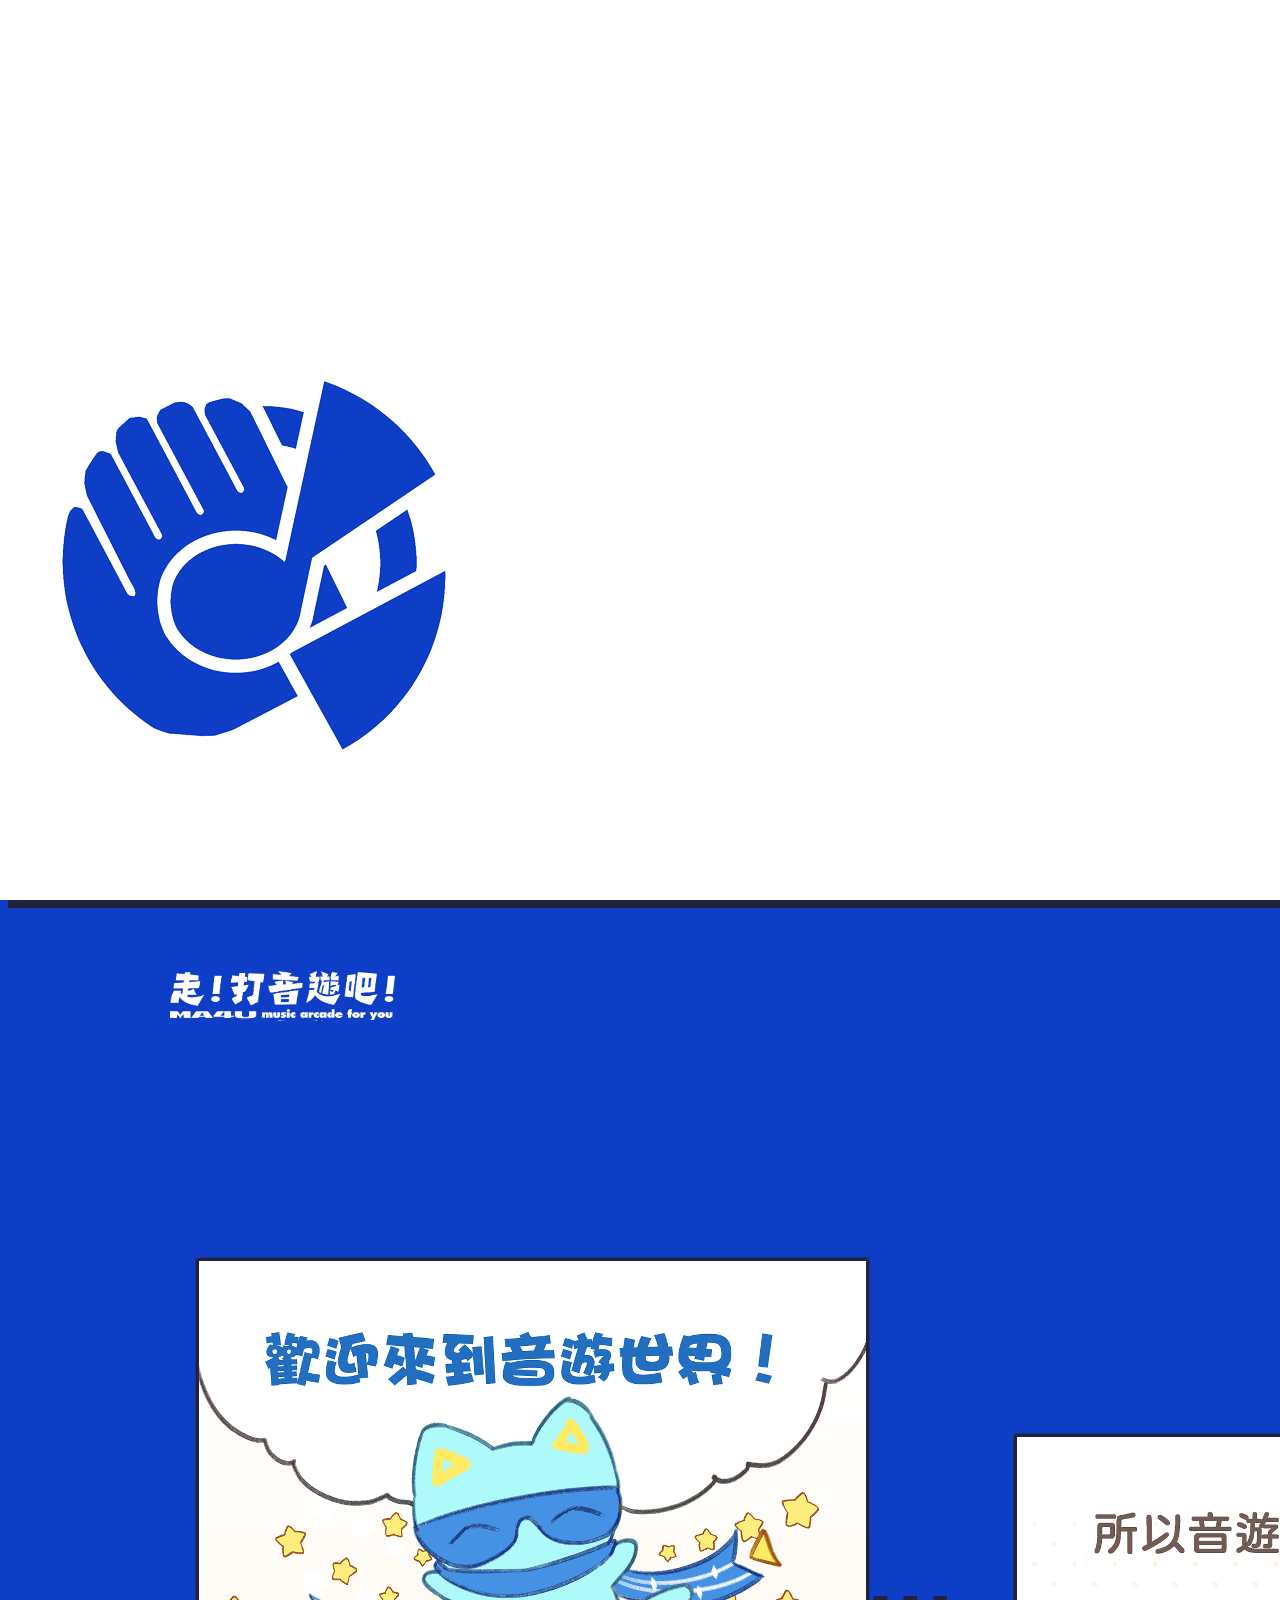
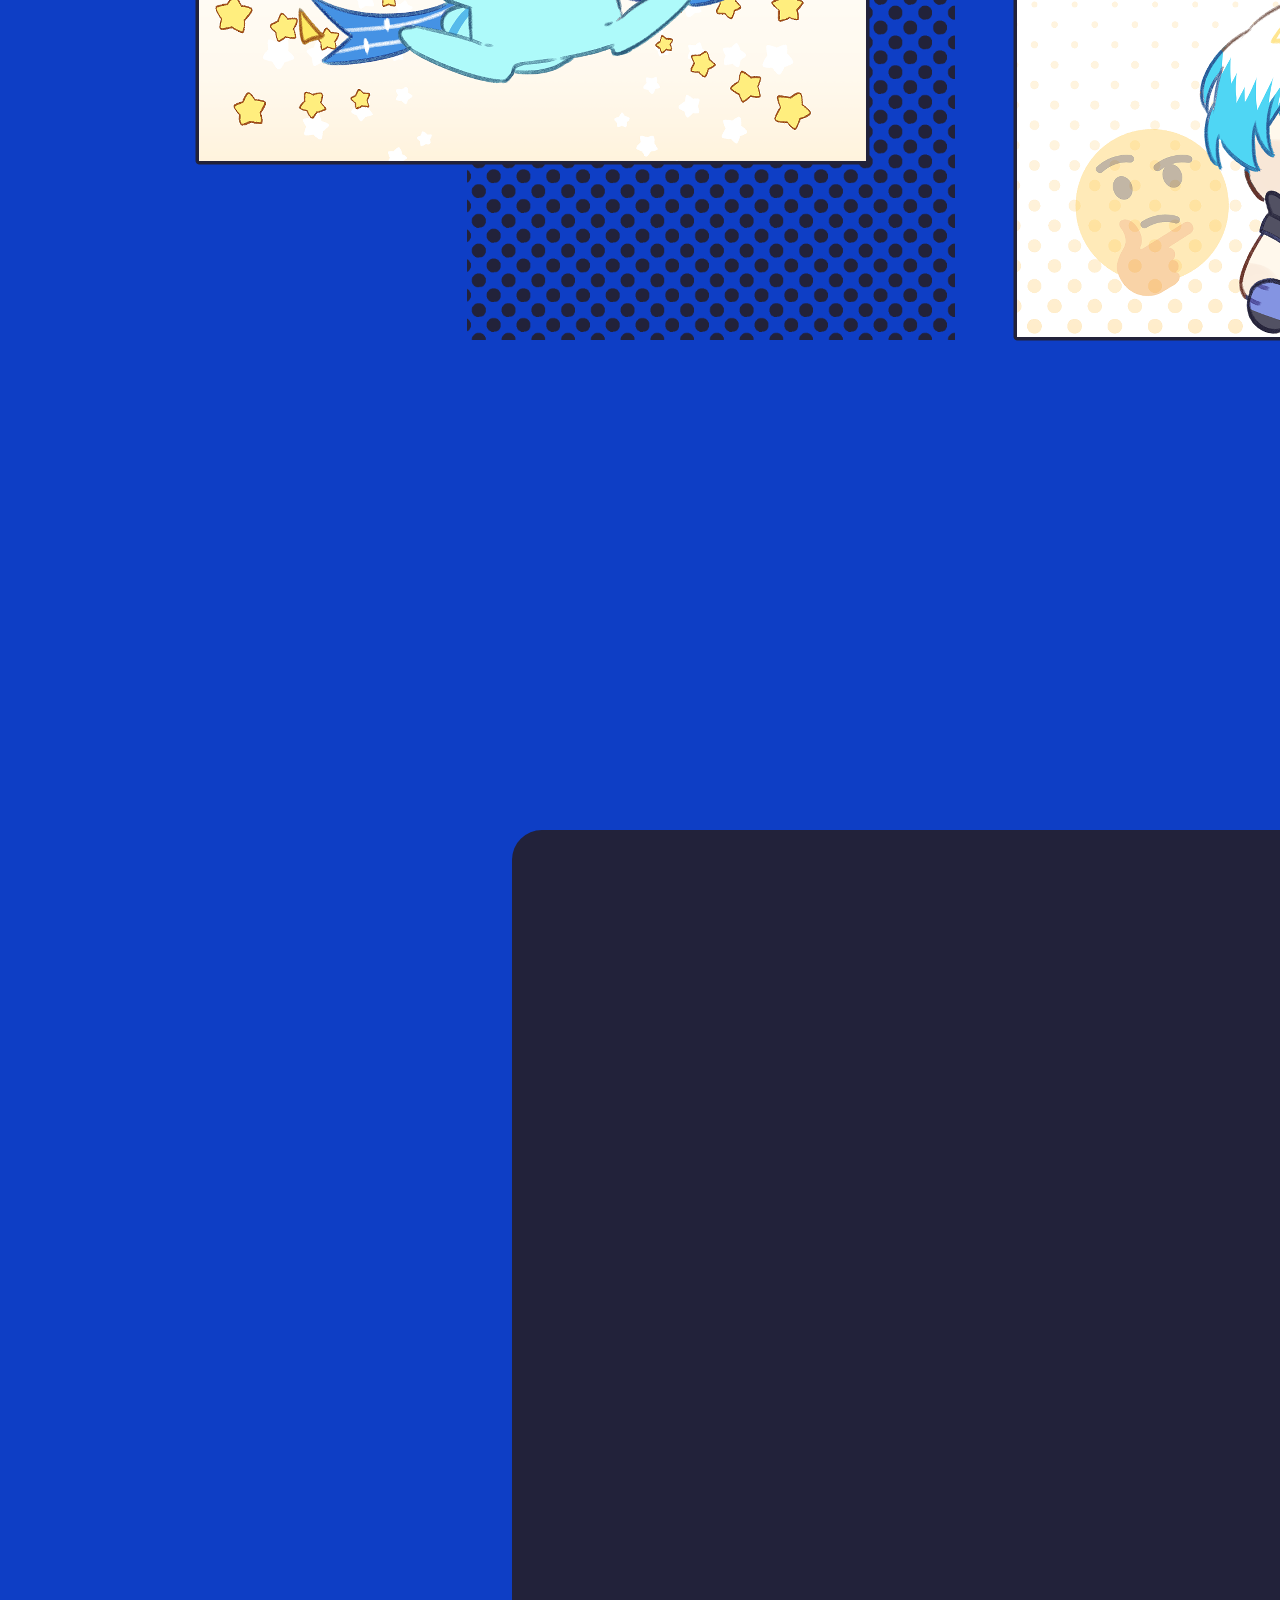
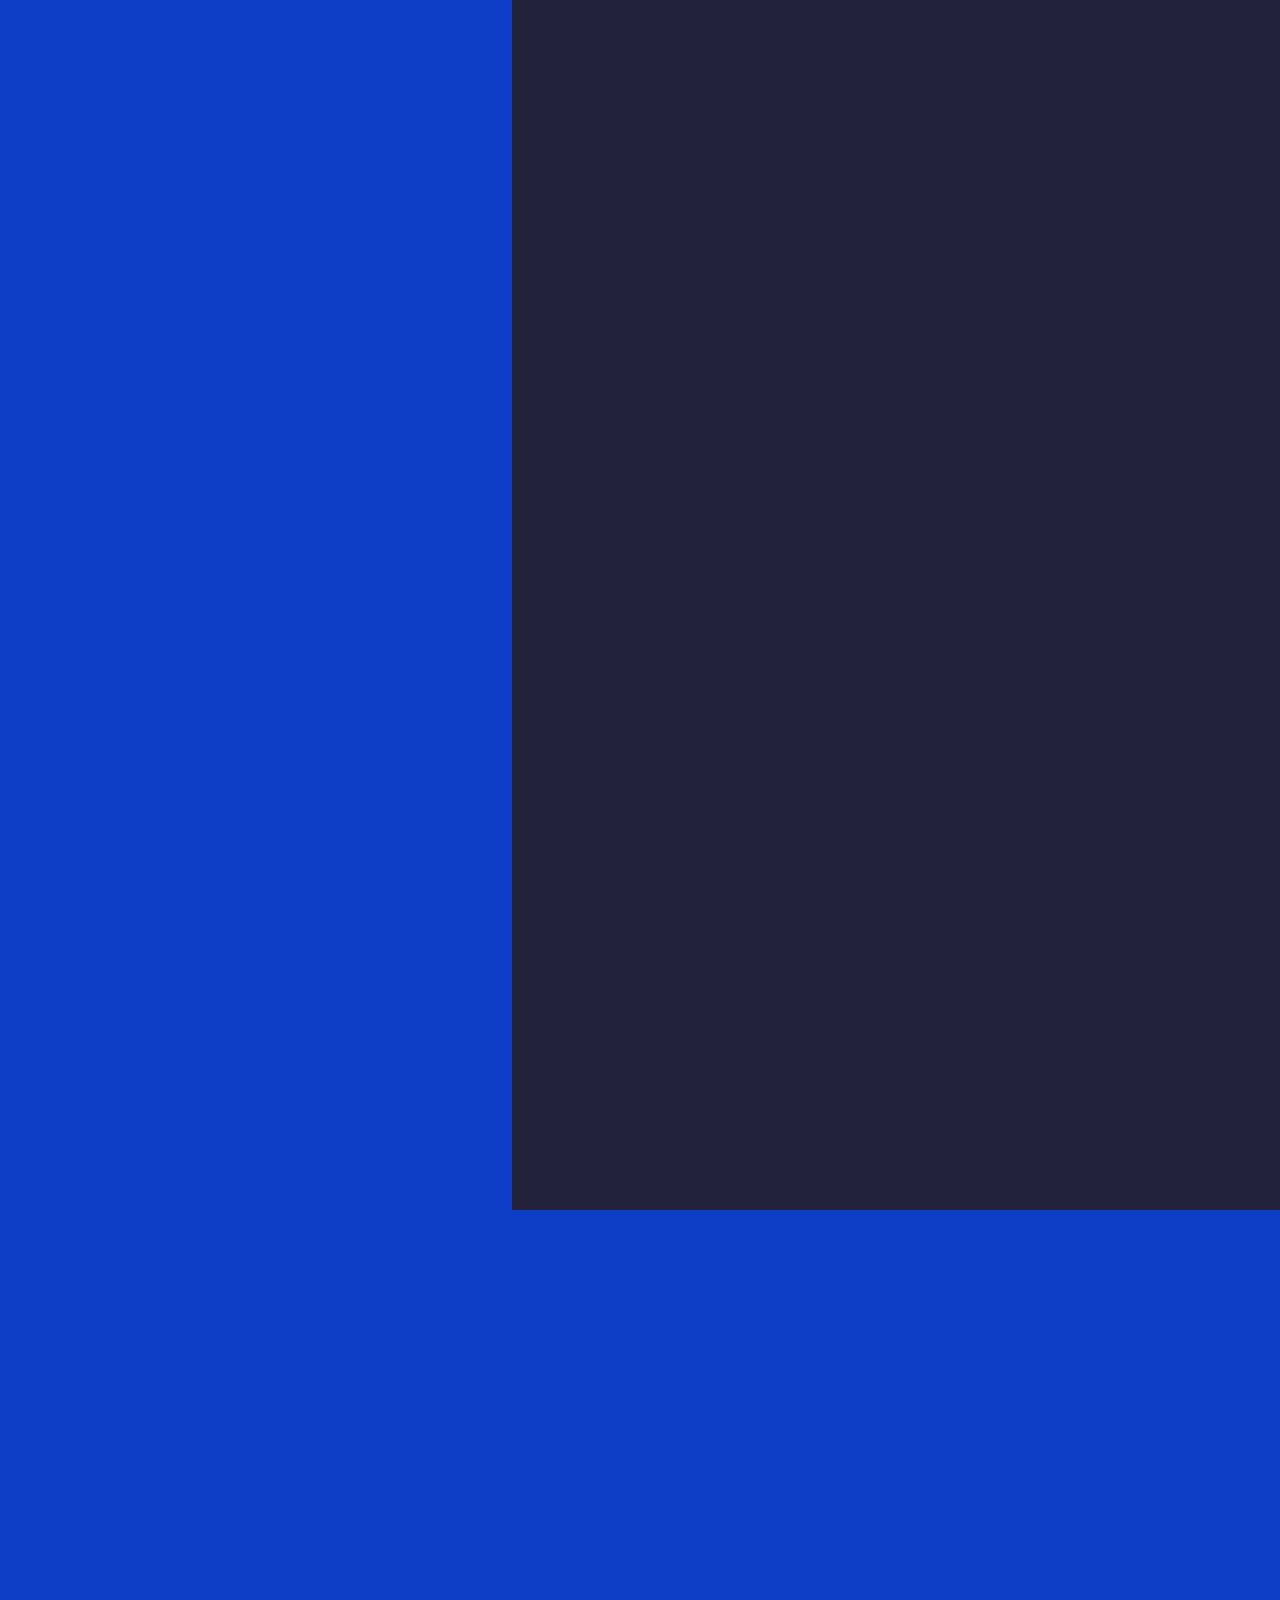
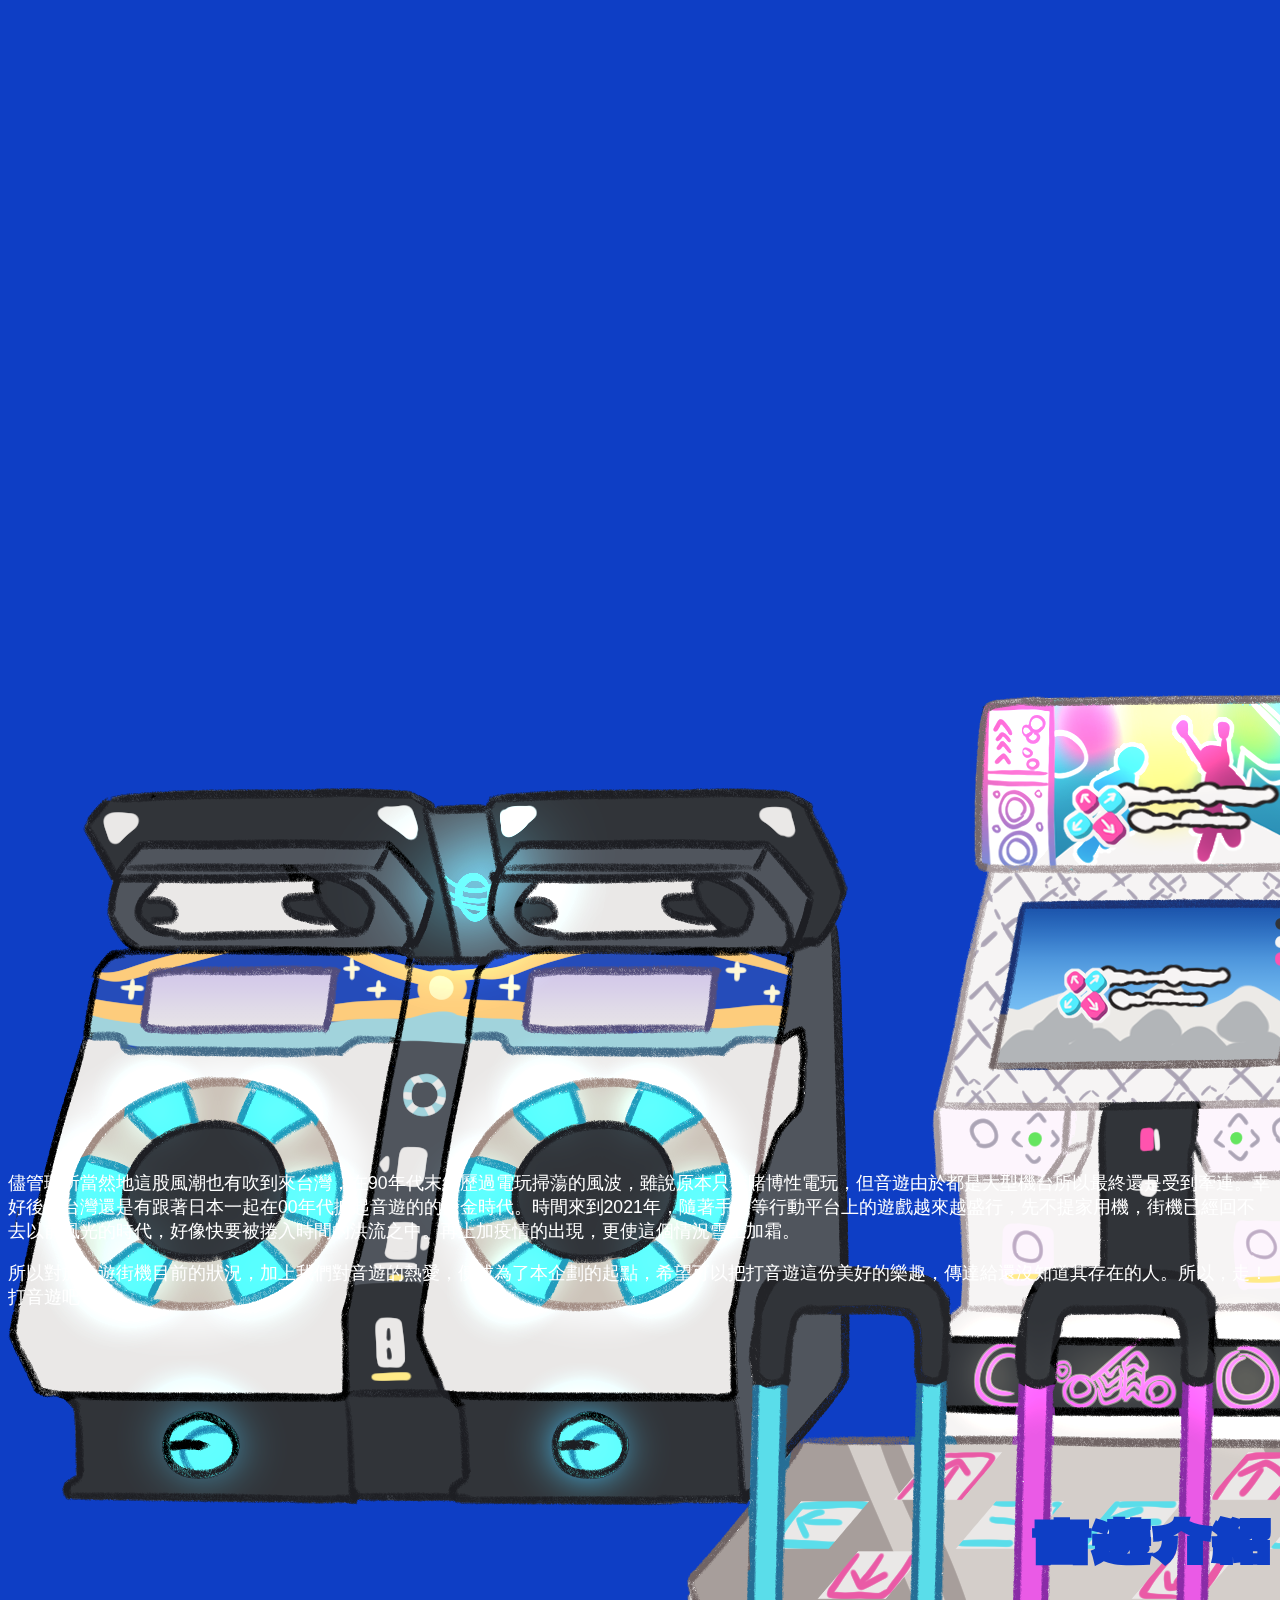
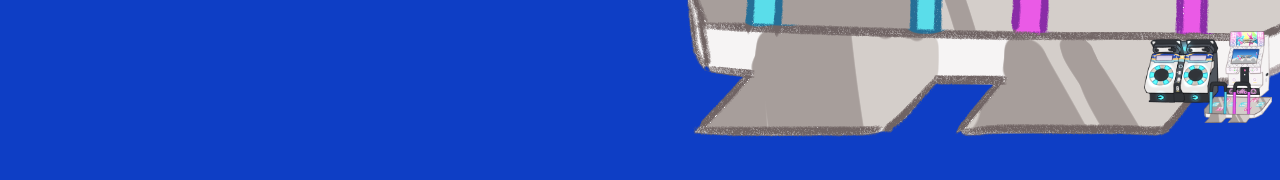
==== commit 081a5f3c: "0257" ====
--- a/index.html
+++ b/index.html
@@ -54,14 +54,14 @@
     <!--loading-->
 
 
-    <!--<div class="container-fluid loading">
+    <div class="container-fluid loading">
        <div class="row block"></div>
         <div class="row justify-content-center align-items-center">
             <div class="col-lg-2 col-md-3 col-4">
                 <img src="pics/logo.gif" alt="" class="img-fluid">
             </div>
         </div>
-    </div>-->
+    </div>
 
 
     <!--movepictest1-->
@@ -72,9 +72,9 @@
 
     <div class="movebkground2 desktopblock" data-parallax="scroll" data-image-src="pics/newbk3.png" data-z-index="-100"></div>
 
-    <div class="movebkground3 desktopblock" data-parallax="scroll" data-image-src="pics/newbk3withbk.png" data-z-index="-100"></div>
-
-    <div class="movebkground4 desktopblock" data-parallax="scroll" data-image-src="pics/newbk3withbk.png" data-z-index="-100"></div>
+    <div class="movebkground3 desktopblock" data-parallax="scroll" data-image-src="pics/newbk3withbknew.png" data-z-index="-100"></div>
+
+    <div class="movebkground4 desktopblock" data-parallax="scroll" data-image-src="pics/newbk3withbknew.png" data-z-index="-100"></div>
 
     <!--homepagestuck-->
     
--- a/universalcss.css
+++ b/universalcss.css
@@ -211,7 +211,8 @@
     z-index: 998 !important;
     width: 160px;
     height: 100vh;
-    background: white;
+    background-image: url(pics/selectusewhiteblock.jpg);
+    background-size: cover;
     position: fixed;
     left: 0;
     top: -120%;
@@ -232,8 +233,8 @@
     margin-bottom: 20px;
     line-height: 2;
     text-decoration: none;
-
-}
+}
+
 
 .menu-box.active {
     top: 0 !important;
@@ -283,6 +284,17 @@
     color: #648dff;
 }
 
+@media screen and (max-width: 768px) { /*--phone select--*/
+  .menu-box {
+      padding-left: 5vw;
+      width: 20.5vw;
+  }
+    
+  .menu-box a {
+      line-height: 2.8;
+      font-size: 20px;
+  }
+}
 
 
 /*--------------logo----------------------------*/
--- a/indexstyle.css
+++ b/indexstyle.css
@@ -172,7 +172,8 @@
     z-index: 998 !important;
     width: 160px;
     height: 100vh;
-    background: white;
+    background-image: url(pics/selectusewhiteblock.jpg);
+    background-size: cover;
     position: fixed;
     left: 0;
     top: -120%;
@@ -272,7 +273,7 @@
     top: 22vh;
     width: 70vw;
     height: 50vh;
-    background-image: url(pics/homepagebg_big_2.jpg);
+    background-image: url(pics/newbk3.png);
     background-size: contain;
     box-sizing: border-box;
     /*-animation-name: herolight;
@@ -745,7 +746,7 @@
         position: relative;
         top: 22vh;
         width: 80vw;
-        height: 70vh;
+        height: 65vh;
         background-image: url(pics/homepagebg_big_2.jpg);
         background-size: contain;
         box-sizing: border-box;
@@ -812,7 +813,7 @@
     /*-----------introwordgroundcss---------*/
     
     .logotype{
-        top: 15vh;
+        top: 14.5vh;
         left: 0;
         margin-left: 7vw;
         margin-right: 7vw;
@@ -863,3 +864,15 @@
         width: 20vw!important;
     }
 }
+
+@media screen and (max-width: 768px) { /*--phone select--*/
+  .menu-box {
+      padding-left: 5vw;
+      width: 20.5vw;
+  }
+    
+  .menu-box a {
+      line-height: 2.8;
+      font-size: 20px;
+  }
+}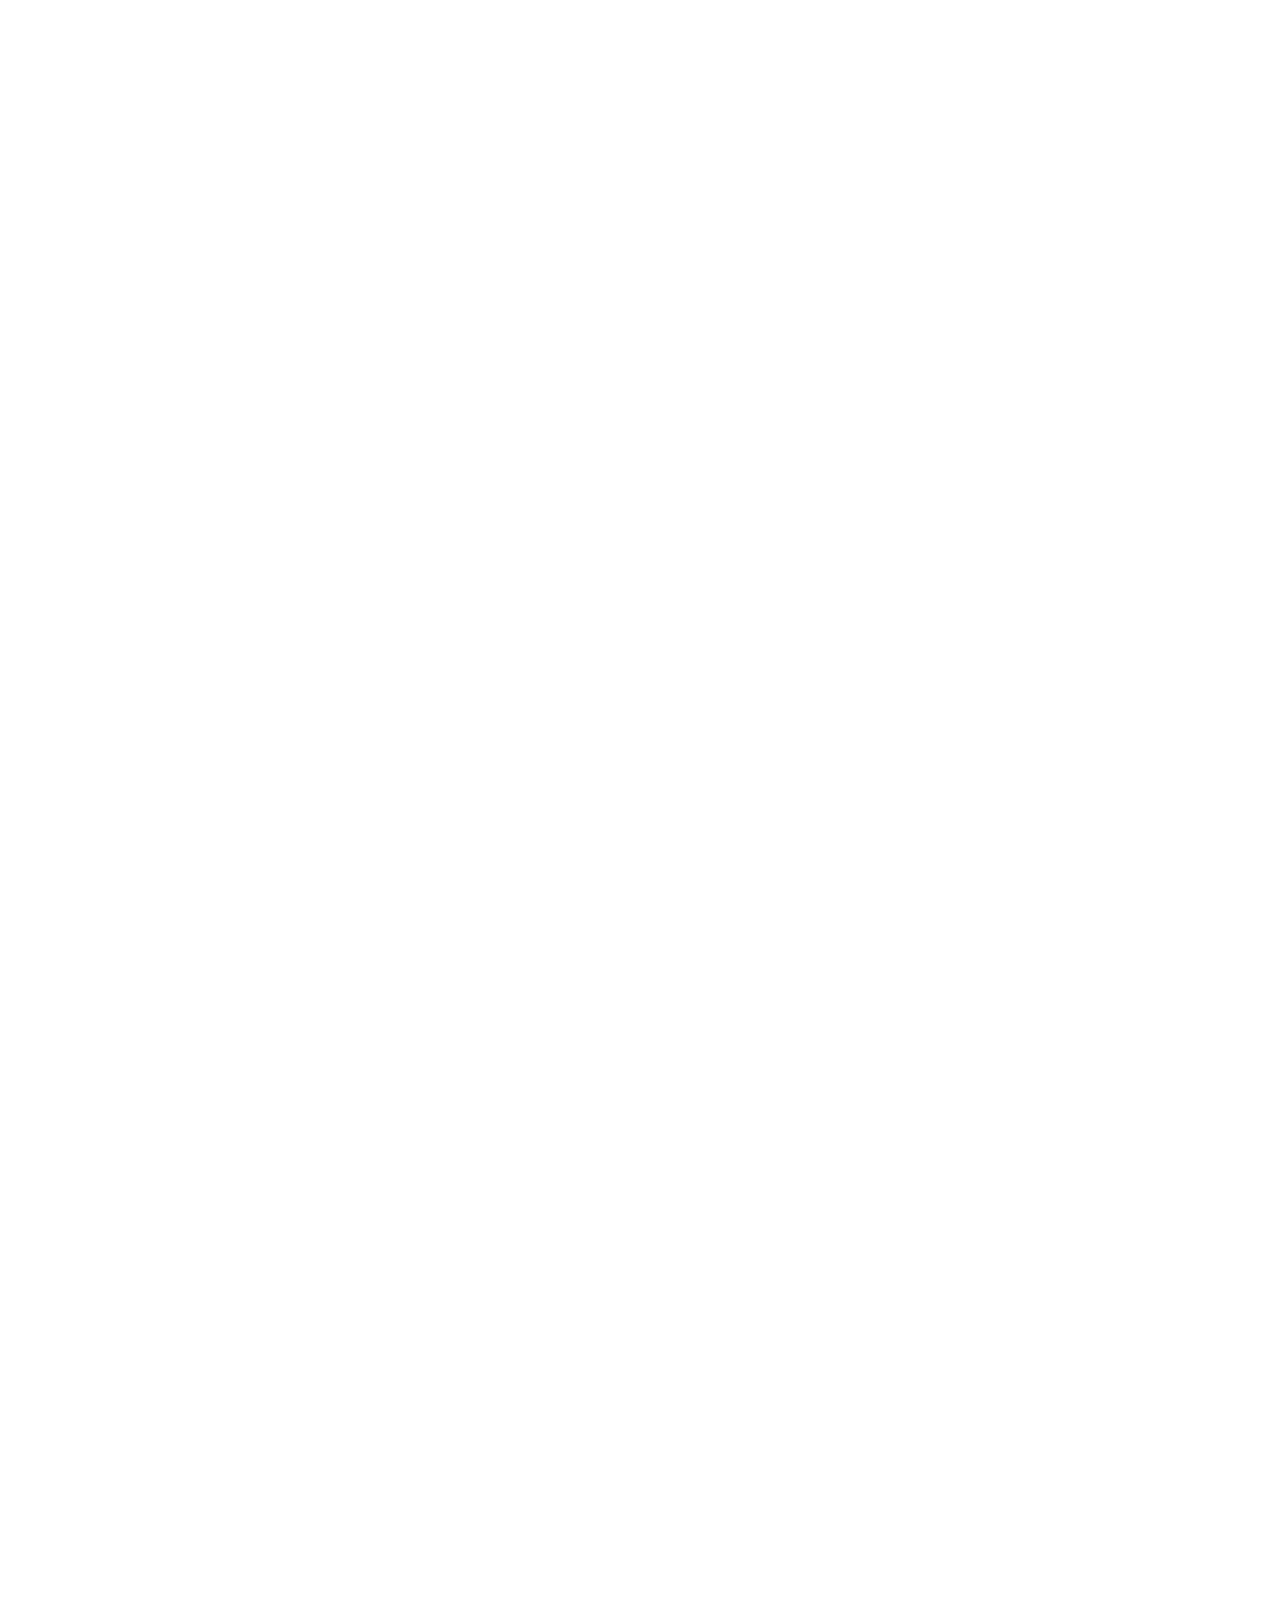
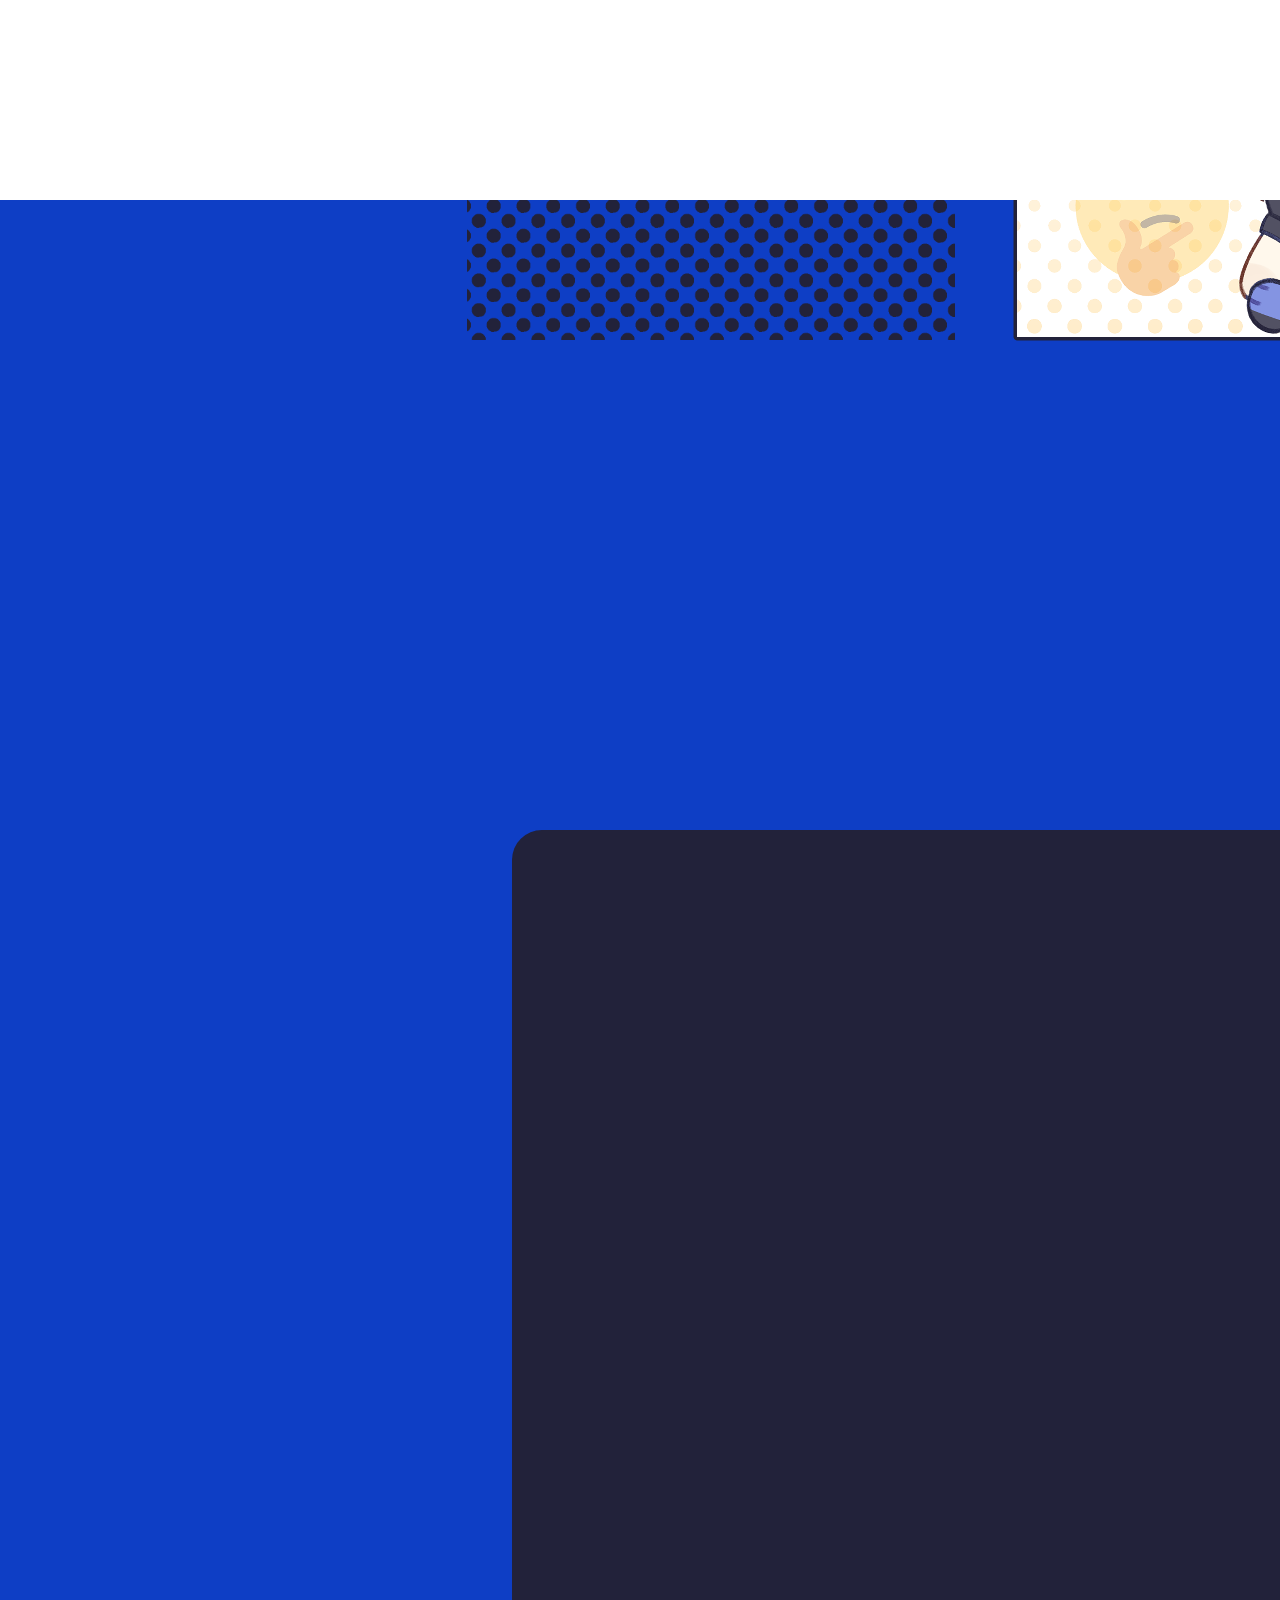
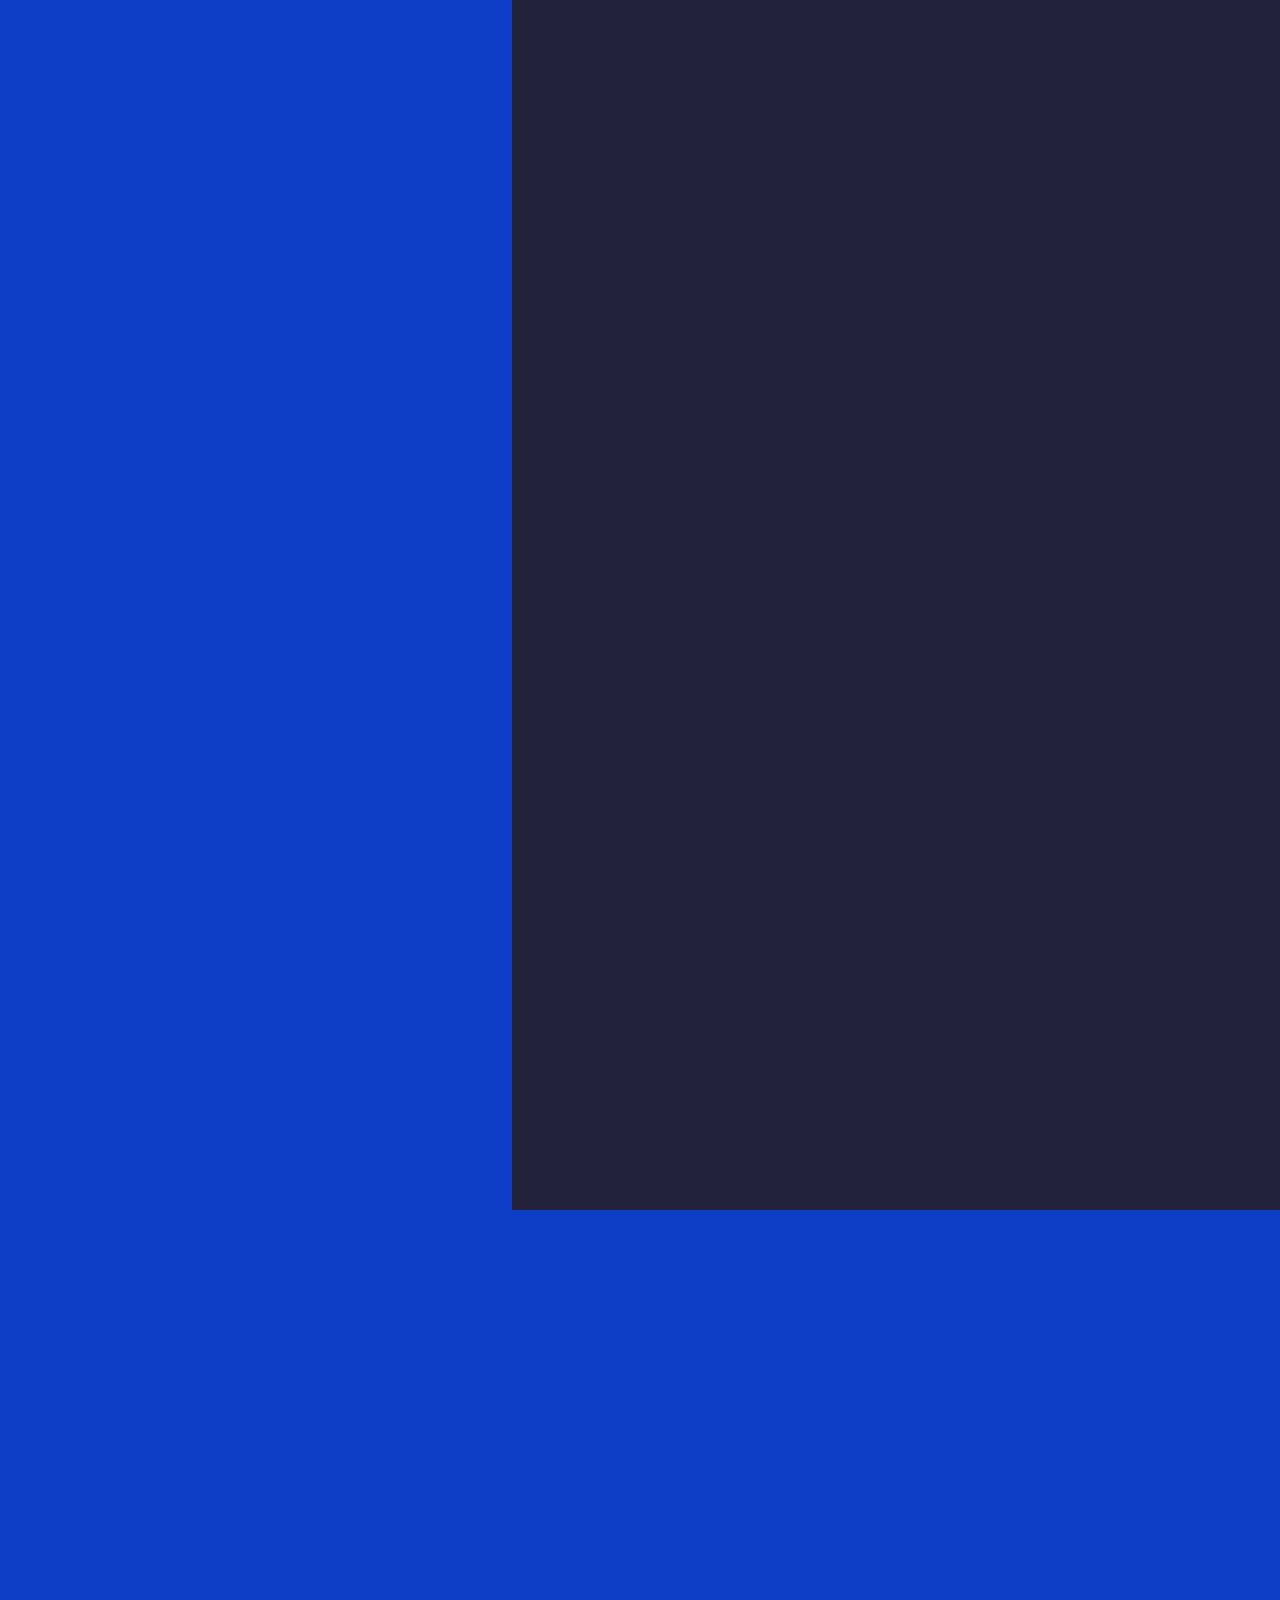
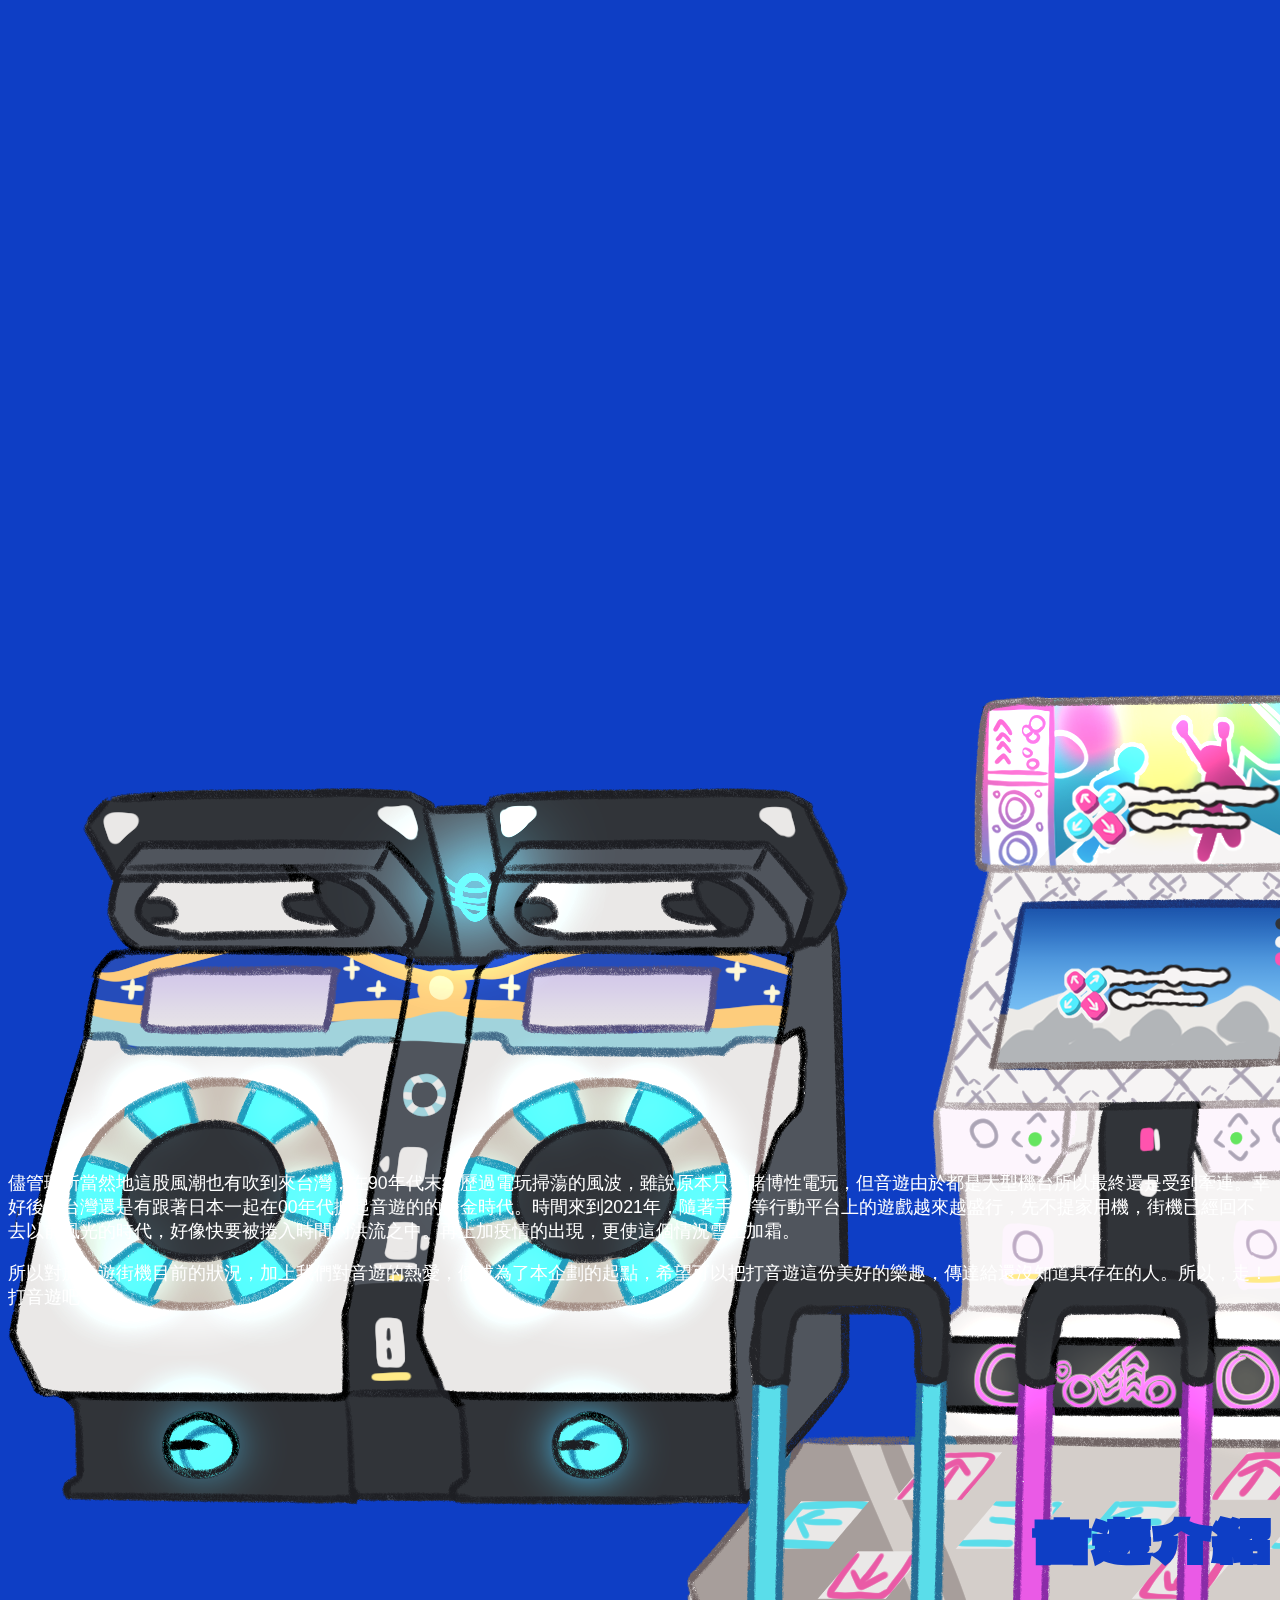
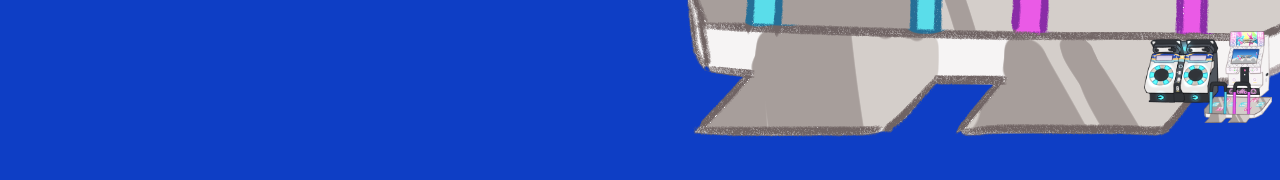
==== commit ed4c7d52: "23111" ====
--- a/index.html
+++ b/index.html
@@ -314,7 +314,7 @@
             <div class="col-3"></div>
             <div class="col">
                 <div class="row animate__animated  animate__fadeIn wow arcadename">
-                    <p><br>說到音遊街機，不知道大家會想到甚麼呢？是一堆人在像是洗衣機前的機台前戴著手套又打又轉；還是穿著潮流的人在跳舞機前熱舞？就讓我們跟著初嘗音遊的煥家，還有藍色的浣熊小遊走進機廳，一起感受音遊街機（下稱音遊）的魅力吧！</p>
+                    <p><br>說到音遊街機，不知道大家會想到甚麼呢？是一堆人在像是洗衣機前的機台前戴著手套又打又轉；還是穿著潮流的人在跳舞機前熱舞？就讓我們跟著初嘗音遊的煥家，還有藍色的浣熊小遊走進機廳，一起享受著節奏和音樂，感受音遊街機（下稱音遊）的魅力吧！</p>
                 </div>
             </div>
         </div>
--- a/universalcss.css
+++ b/universalcss.css
@@ -154,7 +154,7 @@
     top: 0;
     left: 0;
     width: 100vw;
-    height: 100vh;
+    height: 200vh!important;
 }
 
 .block{
--- a/indexstyle.css
+++ b/indexstyle.css
@@ -92,7 +92,7 @@
     top: 0;
     left: 0;
     width: 100vw;
-    height: 100vh;
+    height: 200vh!important;
 }
 
 /*--@media screen and (min-width: 400px) and (max-width: 700px) {
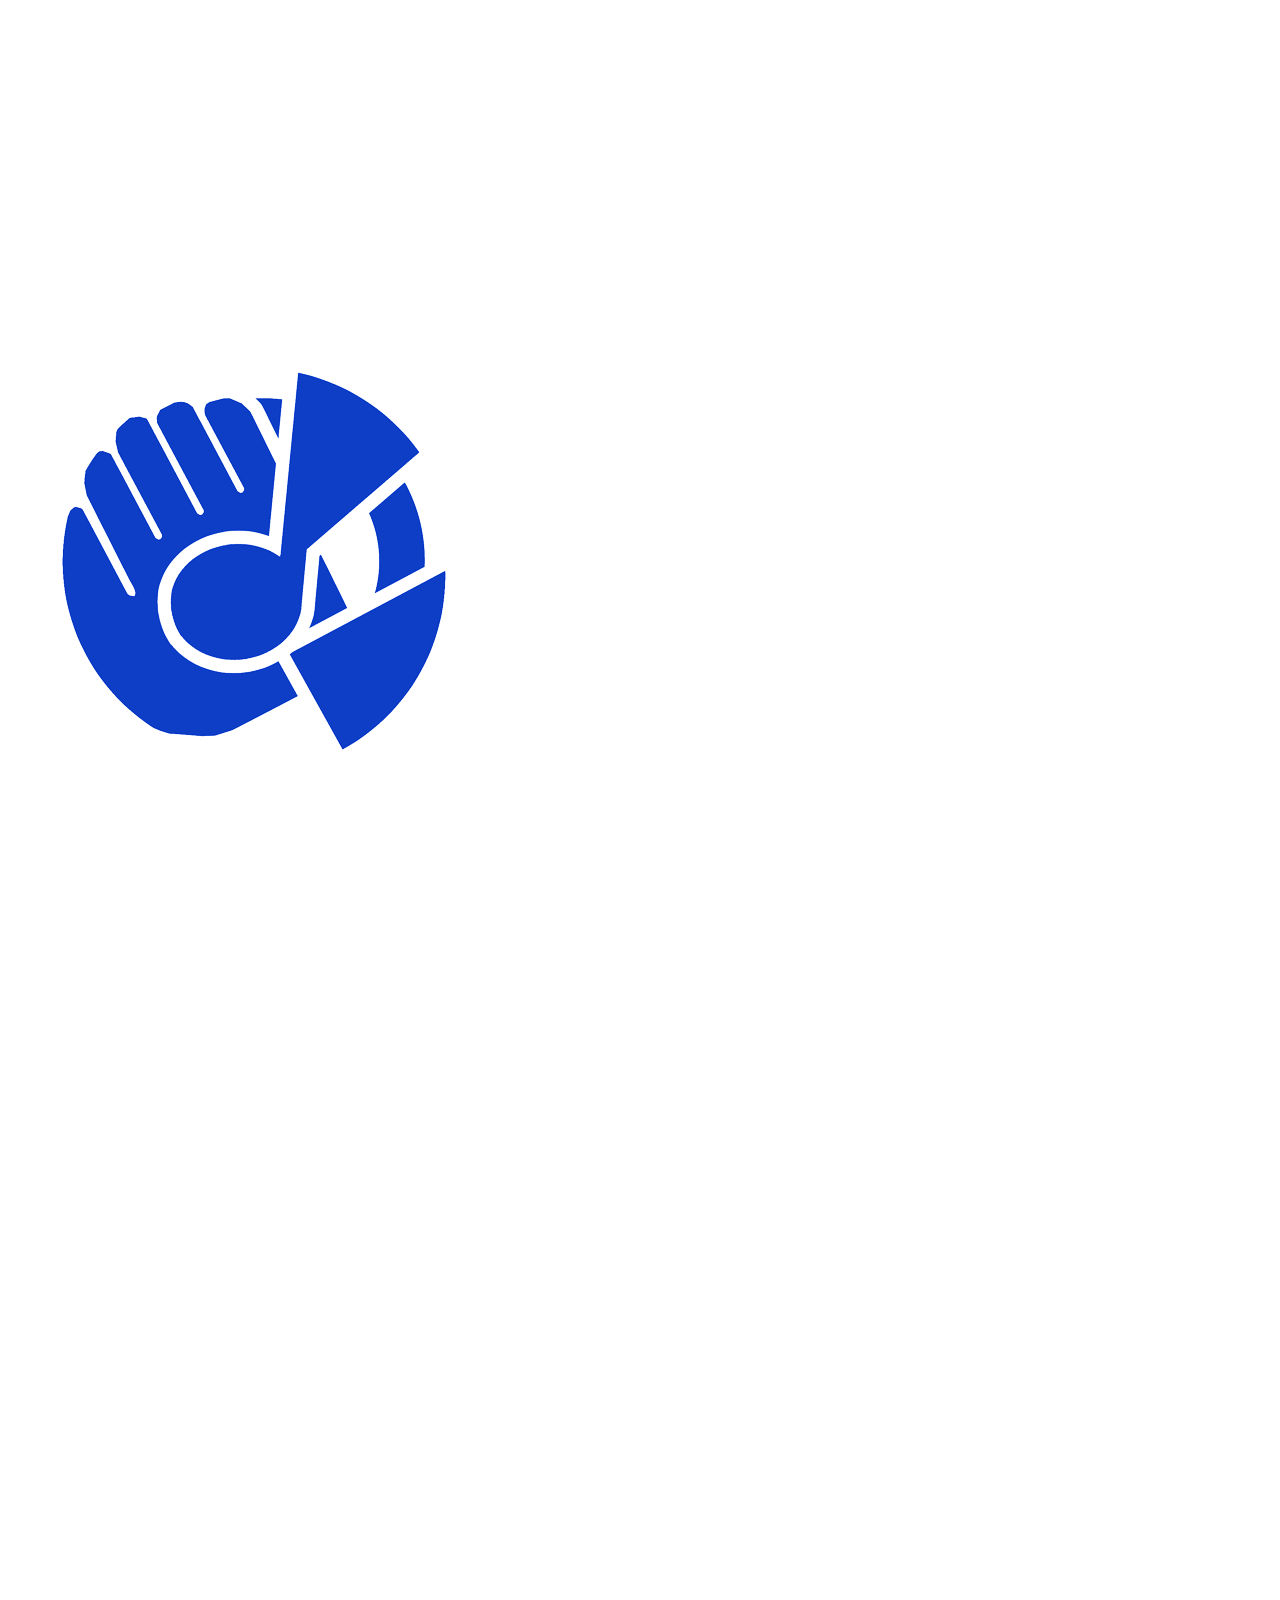
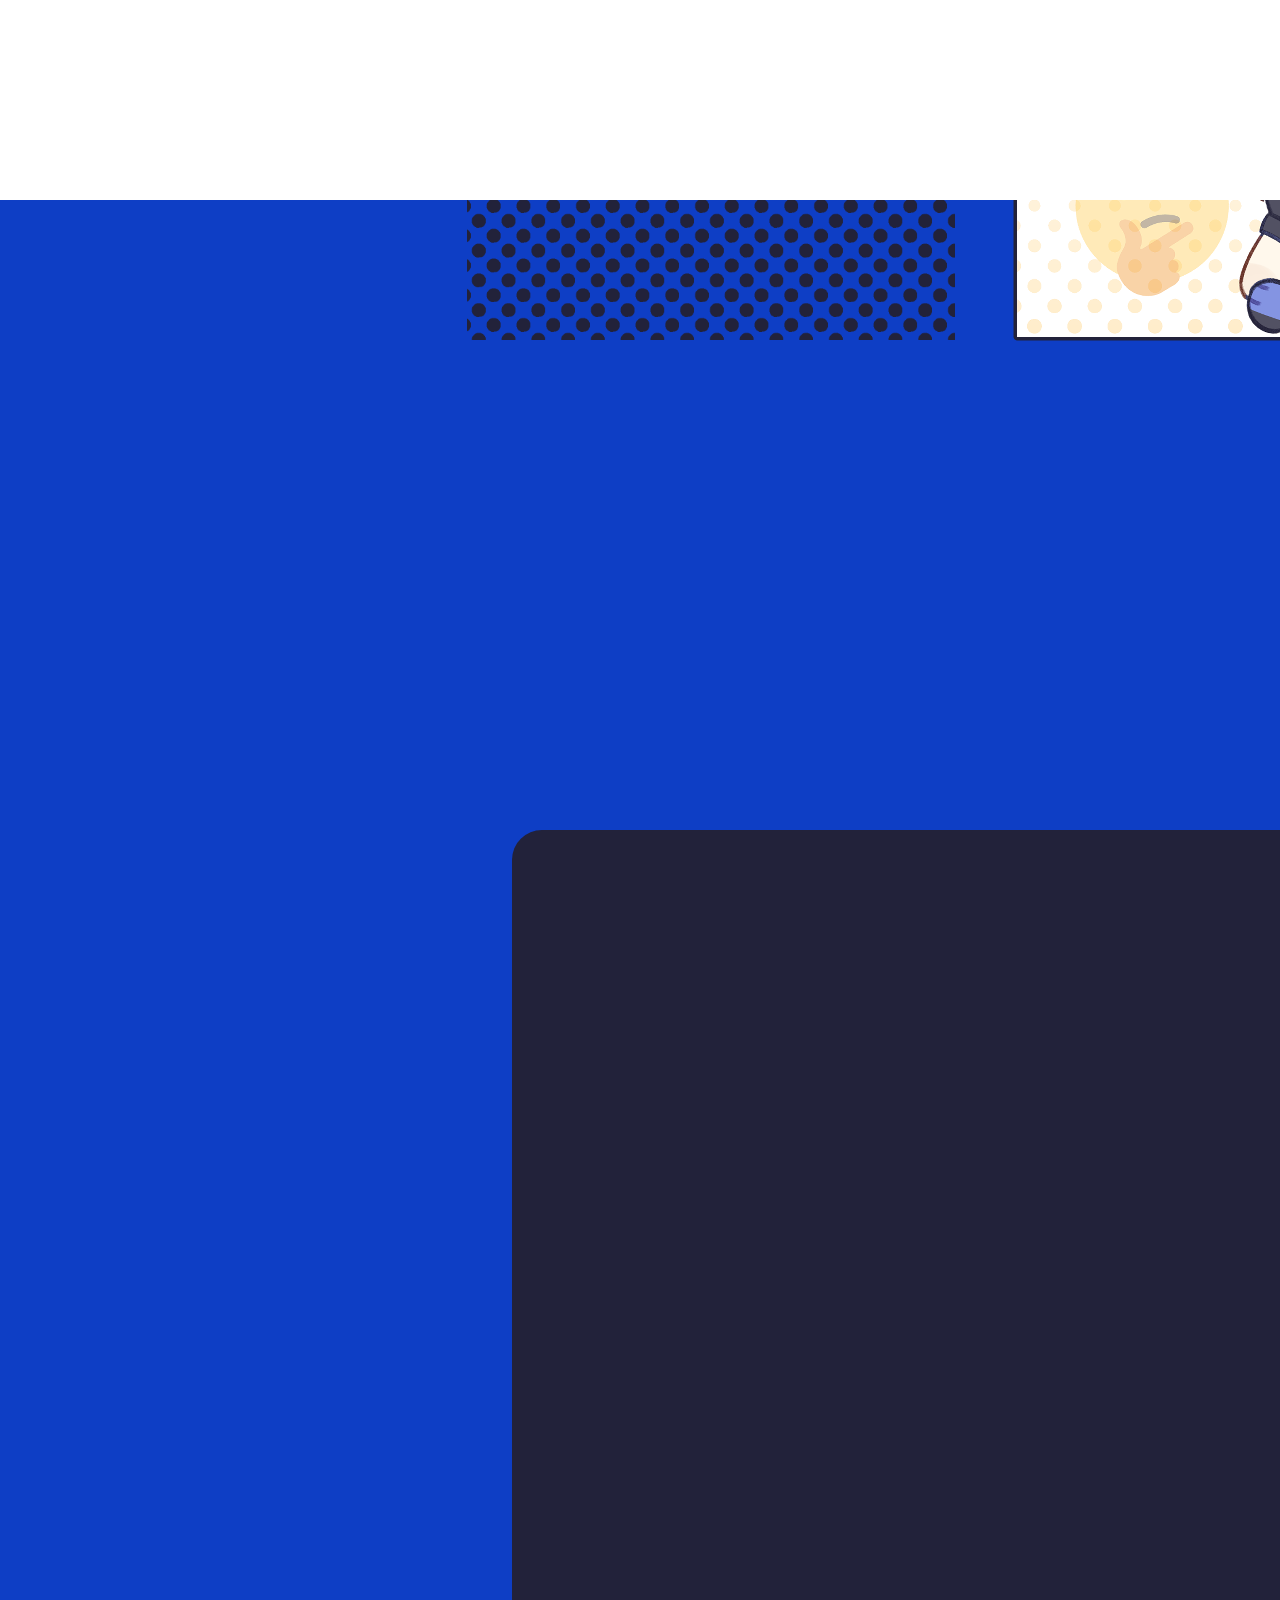
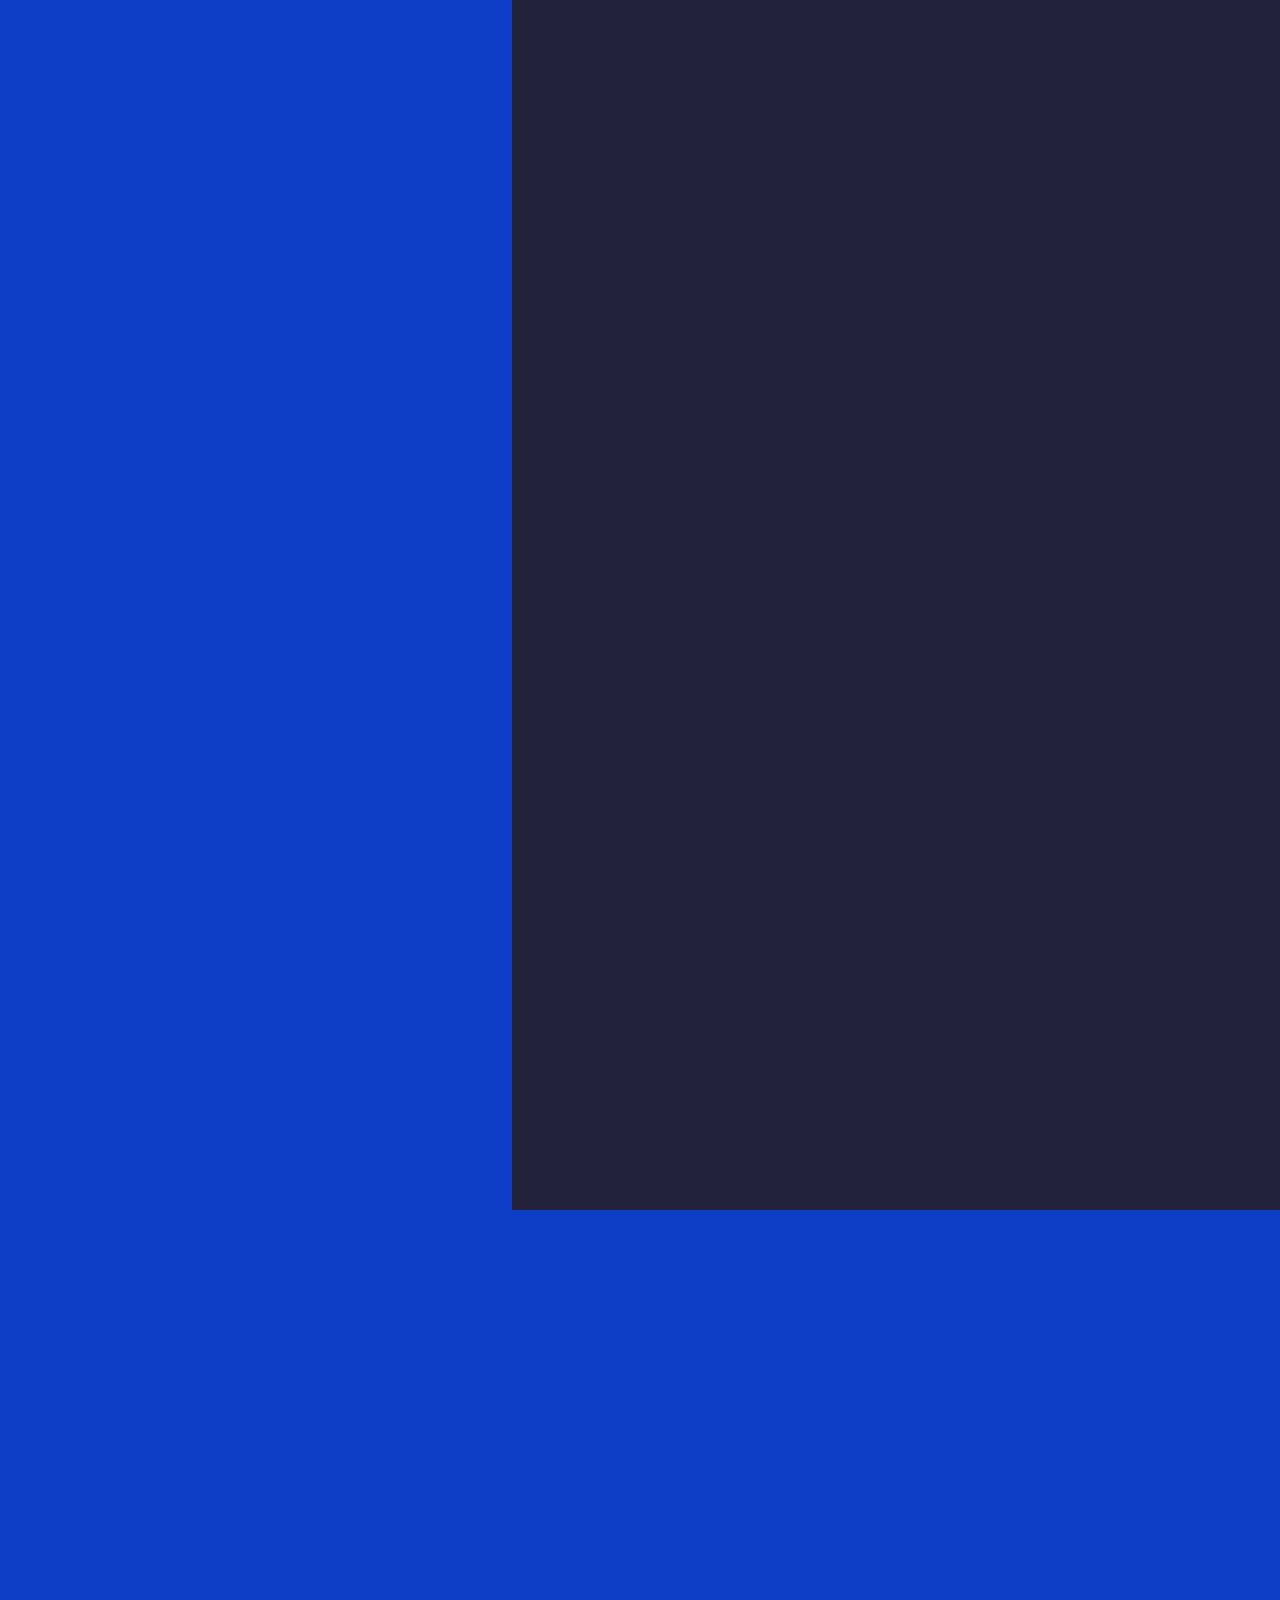
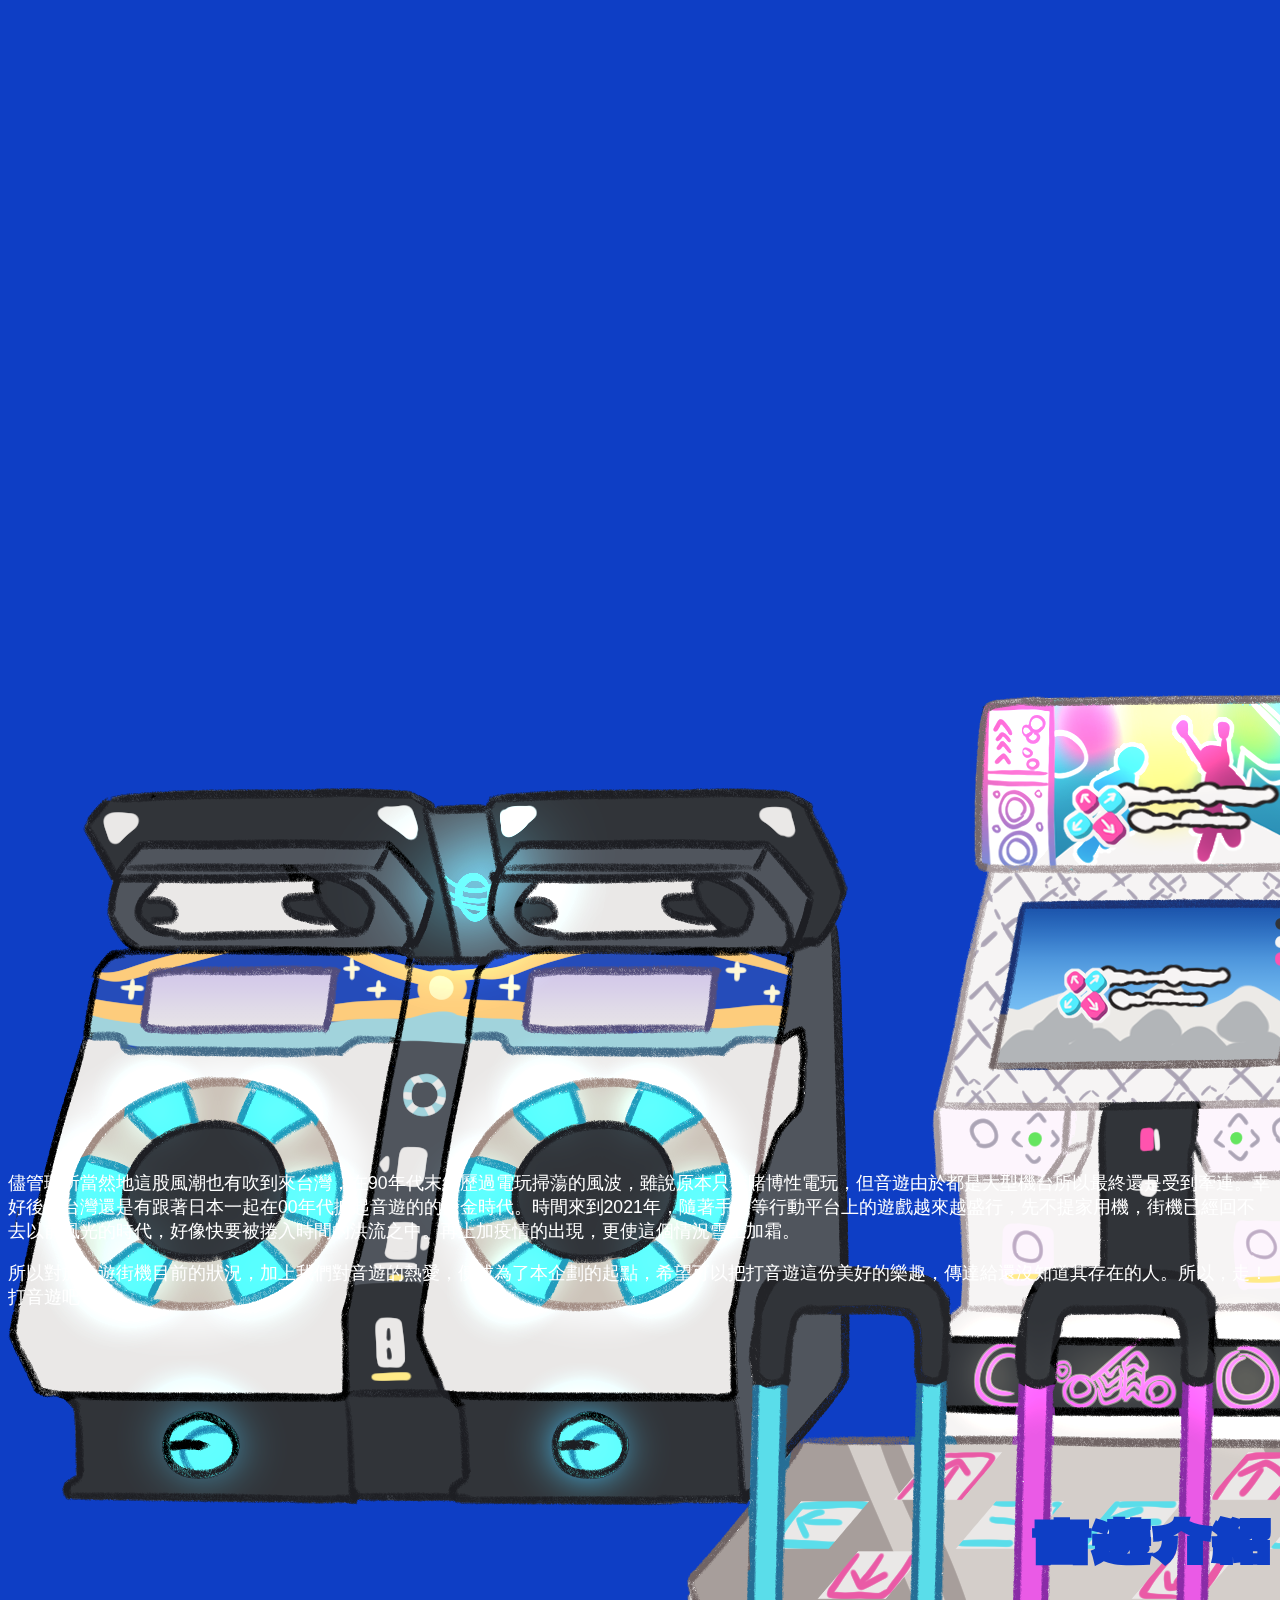
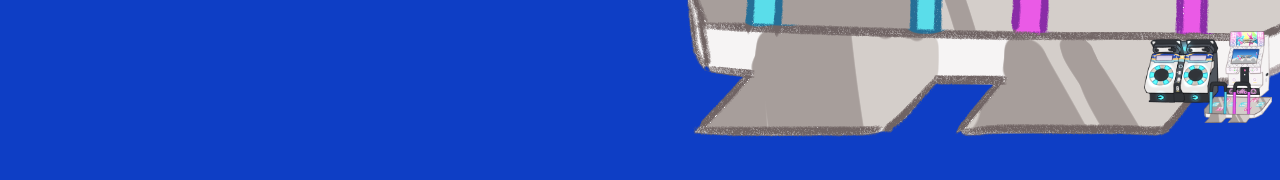
==== commit cce70f70: "Update index.html" ====
--- a/index.html
+++ b/index.html
@@ -333,7 +333,7 @@
         <div class="row">
             <div class="col-3"></div>
             <div class="col  animate__animated  animate__fadeIn wow">
-                <p>先定義一下，這邊要介紹的音遊街機（也有稱為節奏遊戲），都是指玩家透過配合街機播放的音樂與節奏，還有屏幕上的指示來做出動作（例如按鍵等）來進行遊玩，在聽著樂曲的途中來操作並獲得分數的一類街機遊戲。</p>
+                <p>先定義一下，這邊要介紹的音遊街機（也有稱為節奏遊戲），都是指玩家透過配合街機播放的音樂與節奏，還有屏幕上的指示來做出動作（例如按鍵等）來進行遊玩，在聽著樂曲的途中來操作並獲得分數的一類街機遊戲，主要以圖案物件移動至判定線再按鍵的落下式音遊為大宗。</p>
             </div>
         </div>
 
--- a/universalcss.css
+++ b/universalcss.css
@@ -143,6 +143,9 @@
     .container p{
       background: none;
     }
+.row p{
+    background: none;
+}
 
 /*--------------loading----------------------------*/
 
--- a/indexstyle.css
+++ b/indexstyle.css
@@ -81,6 +81,7 @@
 .introkuan p {
     padding: 20px !important;
 }
+
 
 /*--------------loading----------------------------*/
 
